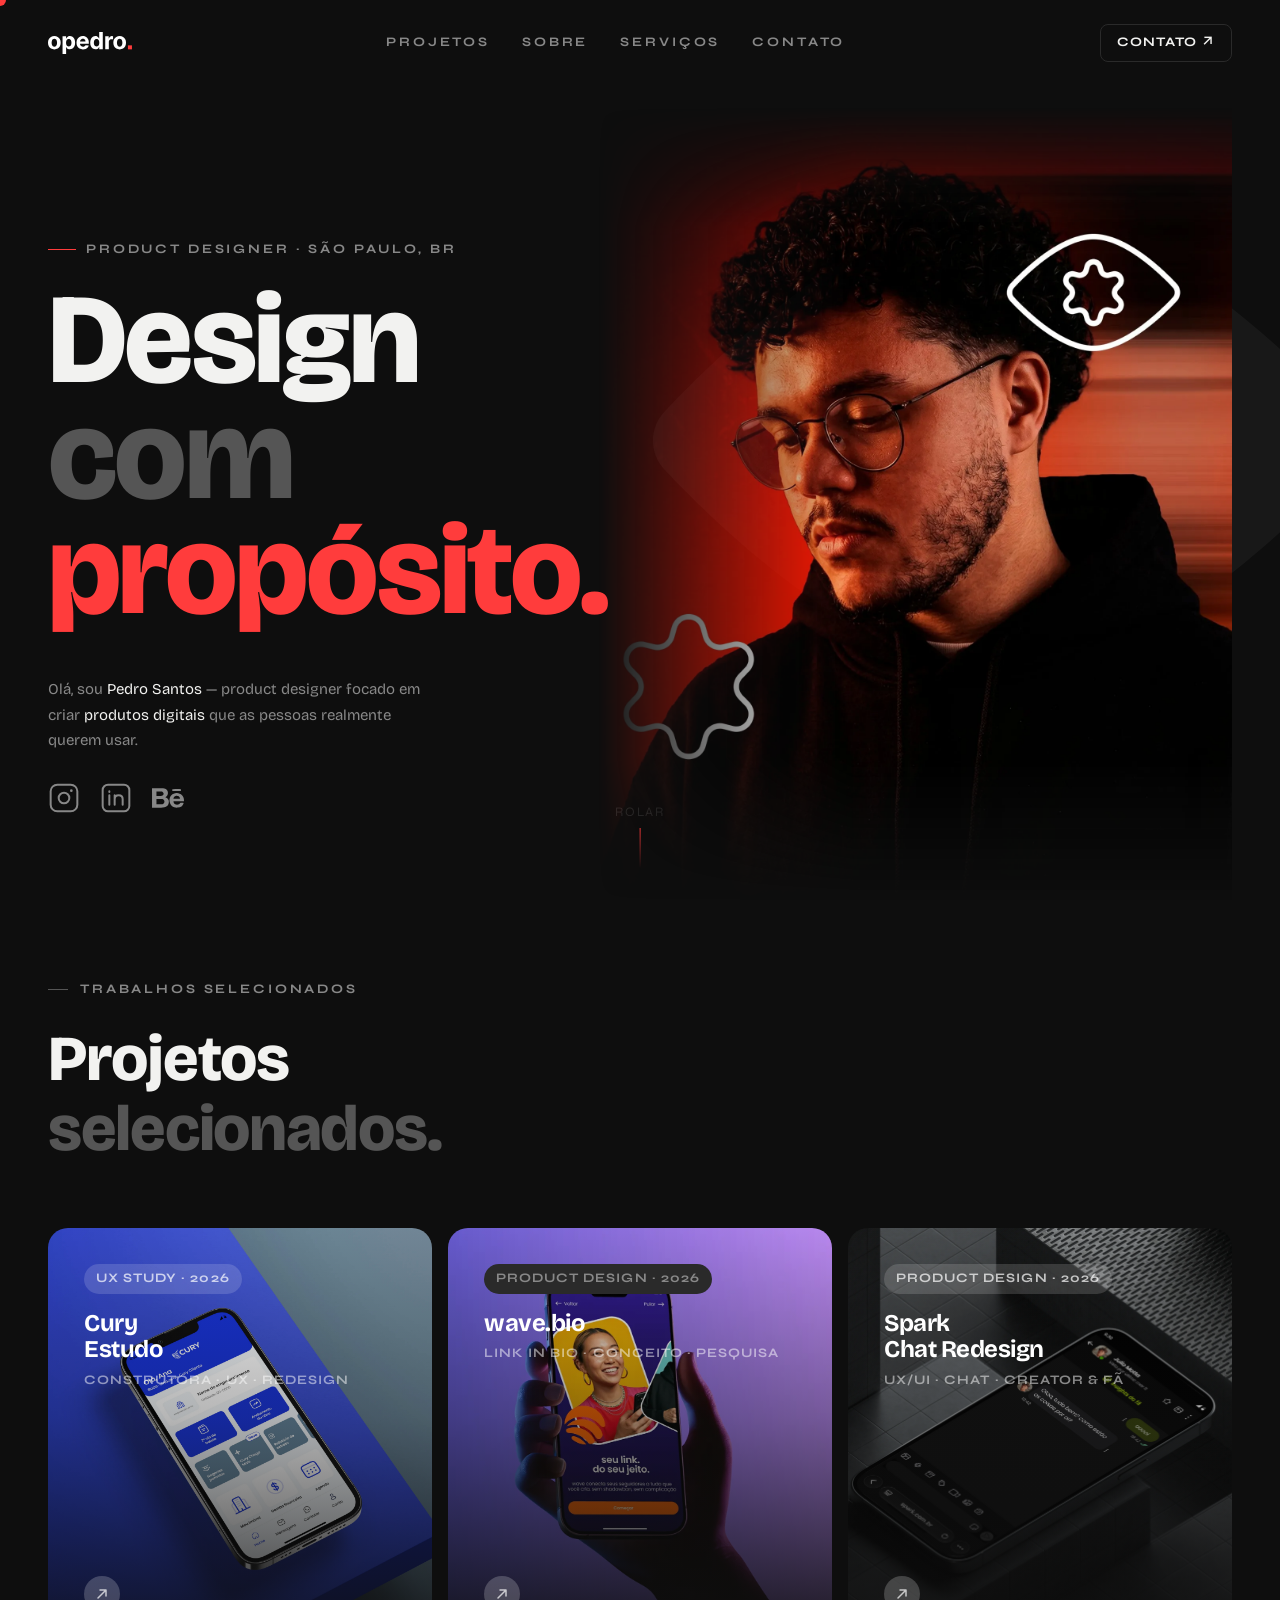
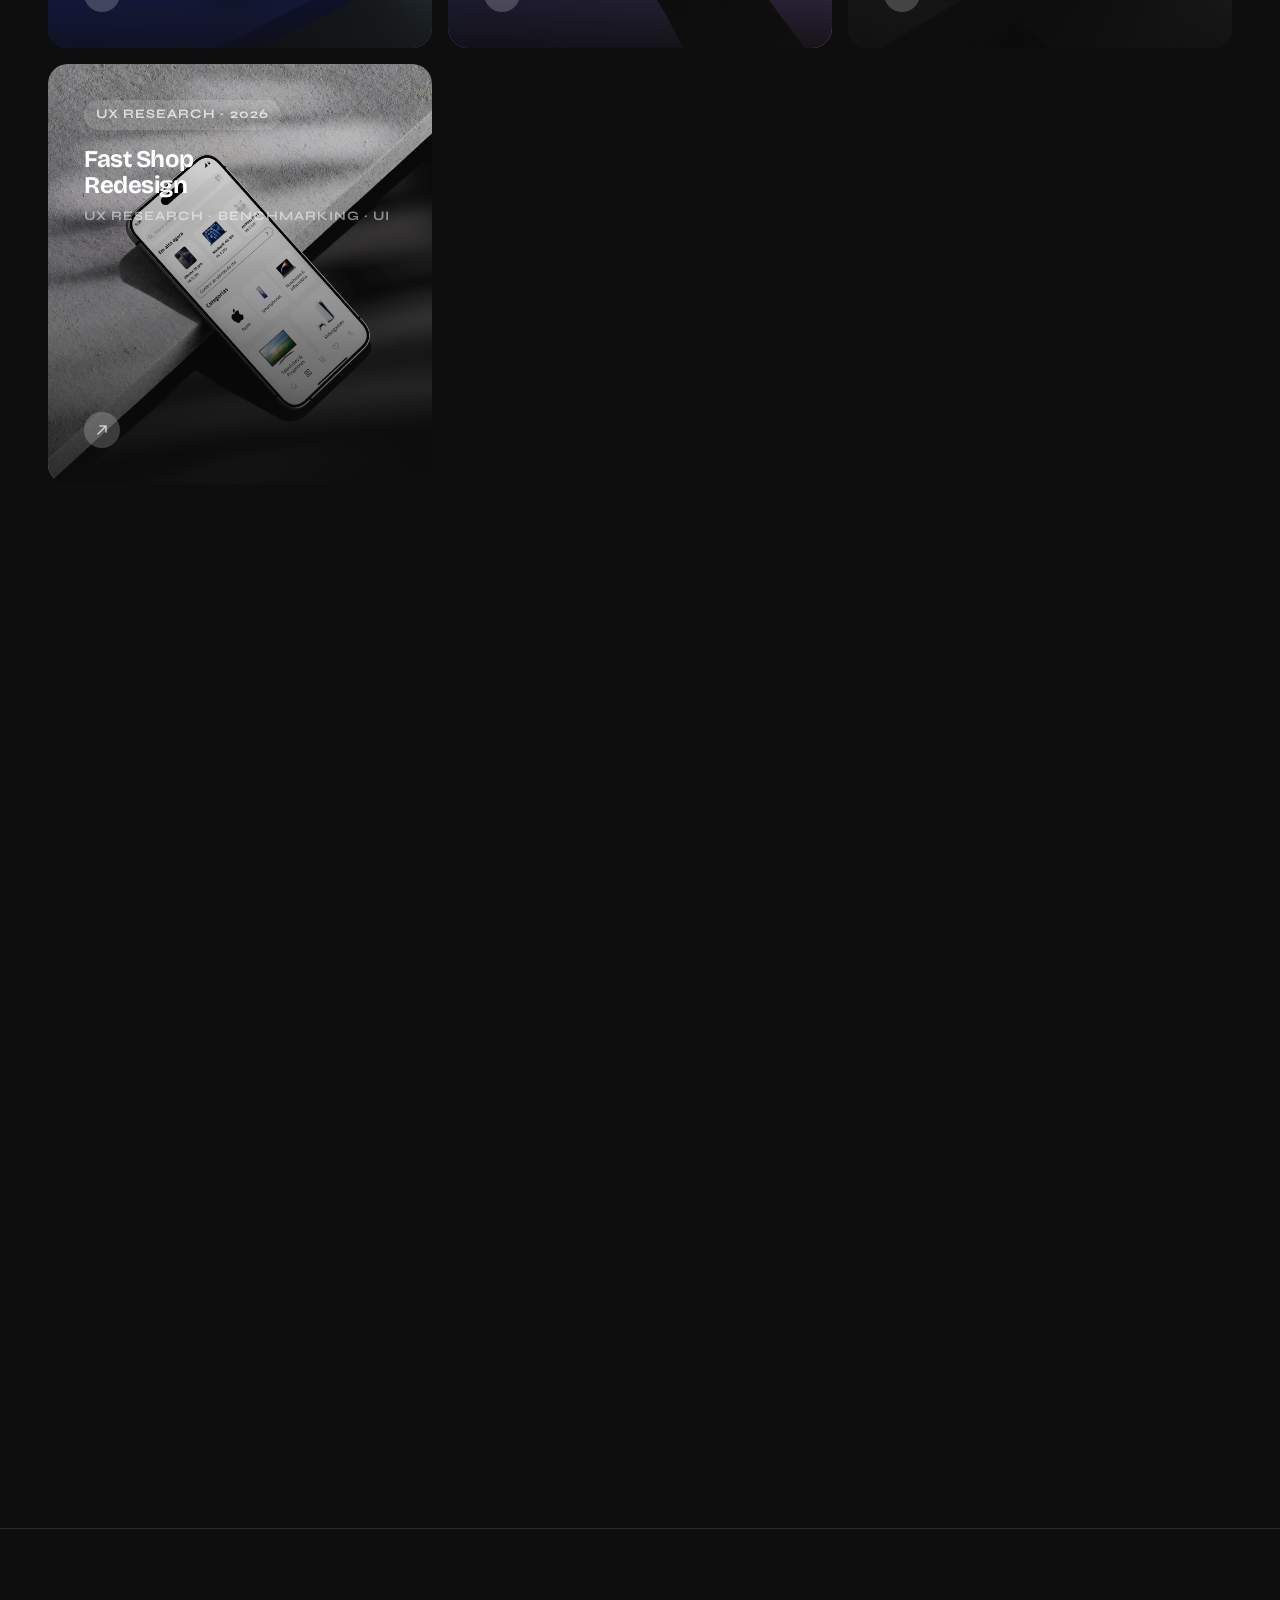
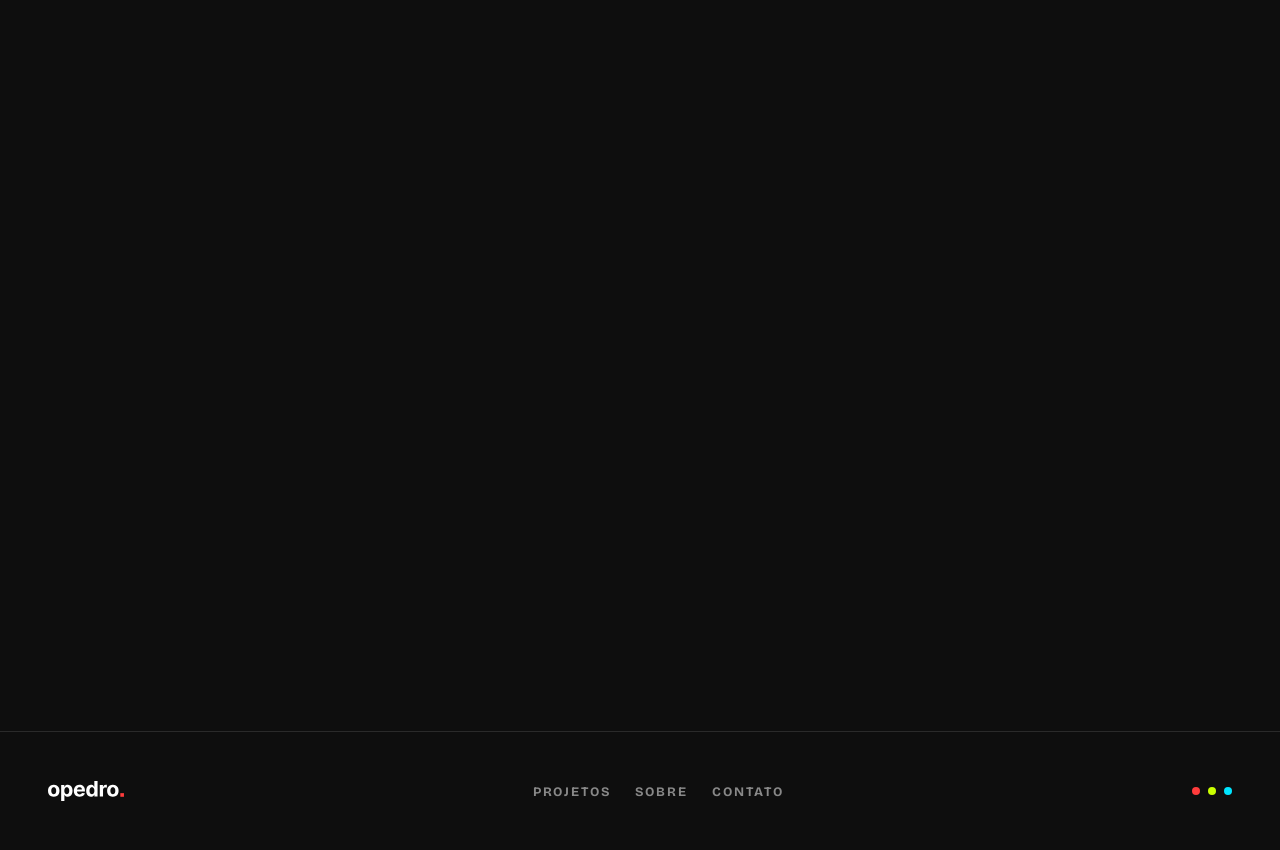
==== index.html @ fc5642bb "Update index.html" ====
<!DOCTYPE html>
<html lang="pt-BR">
<head>
<meta charset="UTF-8">
<meta name="viewport" content="width=device-width, initial-scale=1.0">
<link rel="icon" type="image/png" href="assets/opedrodesigner.png">
<title>opedro. — Product Designer</title>
<link rel="preconnect" href="https://fonts.googleapis.com">
<link href="https://fonts.googleapis.com/css2?family=Bricolage+Grotesque:opsz,wght@12..96,200;12..96,400;12..96,800&family=Syne:wght@400;700&family=Material+Symbols+Outlined:opsz,wght,FILL,GRAD@20..48,100..700,0..1,-50..200&display=swap" rel="stylesheet">
<link rel="stylesheet" href="assets/ds-bridge.css">
<style>
*,*::before,*::after{box-sizing:border-box;margin:0;padding:0}
html{scroll-behavior:smooth}

body{background:var(--color-bg);color:var(--color-text-primary);font-family:var(--font-display);cursor:none;overflow-x:hidden}

/* CURSOR */
.cursor{position:fixed;width:12px;height:12px;background:var(--color-signal);border-radius:var(--radius-full);pointer-events:none;z-index:var(--z-cursor);transform:translate(-50%,-50%);transition:width var(--duration-normal) var(--ease-out-expo),height var(--duration-normal) var(--ease-out-expo),background var(--duration-normal) ease}
.cursor.hover{width:40px;height:40px;background:var(--color-lime);mix-blend-mode:difference}

/* HERO */
.hero{min-height:100vh;padding:0 var(--space-page-x) var(--space-20);display:flex;flex-direction:column;justify-content:flex-end;position:relative;overflow:hidden}
.hero-bg-icon{position:absolute;top:50%;right:-6%;transform:translateY(-52%);width:55vw;opacity:0.04;pointer-events:none}
.hero-tag{font-family:var(--font-ui);font-size:var(--text-xs);font-weight:var(--weight-bold);letter-spacing:var(--tracking-widest);text-transform:uppercase;color:var(--color-text-secondary);margin-bottom:var(--space-6);display:flex;align-items:center;gap:10px;opacity:0;animation:fadeUp .8s .2s forwards}
.hero-tag::before{content:'';display:block;width:28px;height:1px;background:var(--color-signal)}
.hero-headline{font-family:var(--font-display);font-size:var(--text-hero);font-weight:var(--weight-extrabold);letter-spacing:var(--tracking-tight);line-height:var(--leading-tight);color:var(--color-text-primary);opacity:0;animation:fadeUp .9s .35s forwards}
.hero-headline .hl-red{color:var(--color-signal)}
.hero-headline .hl-dim{color:var(--color-ash2)}
.hero-bottom{display:flex;align-items:flex-end;justify-content:space-between;margin-top:var(--space-12);opacity:0;animation:fadeUp .8s .55s forwards}
.hero-desc{max-width:380px;font-size:var(--text-base);line-height:var(--leading-relaxed);color:var(--color-text-secondary)}
.hero-desc strong{color:var(--color-text-primary);font-weight:var(--weight-regular)}
.hero-stats{display:flex;gap:var(--space-10)}
.hero-stat-num{font-size:var(--text-xl);font-weight:var(--weight-extrabold);letter-spacing:var(--tracking-tight);line-height:1}
.c-signal{color:var(--color-signal)}.c-lime{color:var(--color-lime)}.c-cyan{color:var(--color-cyan)}
.hero-stat-lbl{font-family:var(--font-ui);font-size:var(--text-xs);font-weight:var(--weight-bold);letter-spacing:var(--tracking-wider);text-transform:uppercase;color:var(--color-text-secondary);margin-top:var(--space-1)}
.hero-photo{position:absolute;bottom:0;right:48px;height:88%;width:auto;object-fit:contain;object-position:bottom;pointer-events:none;mask-image:linear-gradient(to top,transparent 0%,black 18%,black 85%,transparent 100%),linear-gradient(to left,black 60%,transparent 100%);mask-composite:intersect;-webkit-mask-image:linear-gradient(to top,transparent 0%,black 18%,black 85%,transparent 100%),linear-gradient(to left,black 60%,transparent 100%);-webkit-mask-composite:destination-in;z-index:1}
.hero-tag,.hero-headline,.hero-bottom{position:relative;z-index:2}
.scroll-ind{position:absolute;bottom:32px;left:50%;transform:translateX(-50%);display:flex;flex-direction:column;align-items:center;gap:6px;opacity:0;animation:fadeIn 1s 1.2s forwards}
.scroll-ind span{font-family:var(--font-ui);font-size:var(--text-xs);letter-spacing:var(--tracking-wider);text-transform:uppercase;color:var(--color-border)}
.scroll-line{width:1px;height:40px;background:linear-gradient(to bottom,var(--color-signal),transparent);animation:scrollLine 1.5s ease-in-out infinite}
@keyframes scrollLine{0%,100%{transform:scaleY(1);opacity:1}50%{transform:scaleY(.5);opacity:.4}}

/* SECTIONS */
section{padding:var(--space-30) var(--space-page-x)}
.section-title{font-family:var(--font-display);font-size:var(--text-2xl);font-weight:var(--weight-extrabold);letter-spacing:var(--tracking-tight);line-height:var(--leading-snug);margin-bottom:var(--space-16)}

/* WORK GRID */
.work-grid{display:grid;grid-template-columns:repeat(3,1fr);gap:var(--space-card-gap)}
.work-card{aspect-ratio:unset;min-height:420px;border-radius:var(--radius-xl);overflow:hidden;position:relative;cursor:none;transition:transform var(--duration-normal) var(--ease-out-expo);background-size:cover;background-position:center;background-repeat:no-repeat}
.work-card:hover{transform:translateY(-6px)}
.work-card:hover .work-arrow{transform:translate(4px,-4px)}
.work-card-inner{padding:36px;height:100%;min-height:420px;display:flex;flex-direction:column;justify-content:space-between;position:relative}
.work-bottom{display:flex;align-items:center;justify-content:space-between;margin-top:auto}
/* Backgrounds dos cards — definidos em CSS rule (não inline) */
.wc-bg-cury  { background-image: url('assets/cury-cover.webp'); }
.wc-bg-wave  { background-image: url('assets/wavebio-cover.webp'); }
.wc-bg-spark { background-image: url('assets/spark-cover.webp'); }
.wc-bg-fastshop { background-image: url('assets/fastshop-cover.webp'); }
.work-tag{font-family:var(--font-ui);font-size:var(--text-xs);font-weight:var(--weight-bold);letter-spacing:var(--tracking-wide);text-transform:uppercase;padding:5px 12px;border-radius:var(--radius-full);display:inline-block;margin-bottom:var(--space-4)}
.wt-dark{background:var(--color-border);color:var(--color-ash)}.wt-void{background:rgba(0,0,0,0.2);color:rgba(0,0,0,0.6)}.wt-white{background:rgba(255,255,255,0.15);color:rgba(255,255,255,0.7)}
.work-title{font-family:var(--font-display);font-size:var(--text-lg);font-weight:var(--weight-bold);letter-spacing:var(--tracking-tight);line-height:var(--leading-snug)}
.wt-b{color:var(--color-void)}.wt-w{color:var(--color-white)}
.work-sub{font-family:var(--font-ui);font-size:var(--text-xs);font-weight:var(--weight-bold);letter-spacing:var(--tracking-wide);text-transform:uppercase;margin-top:var(--space-2);opacity:0.5}
.work-bottom{display:flex;align-items:center;justify-content:space-between}
.work-arrow{width:36px;height:36px;border-radius:var(--radius-full);display:flex;align-items:center;justify-content:center;transition:transform var(--duration-normal) var(--ease-out-expo)}
.wa-dark{background:var(--color-border)}.wa-void{background:rgba(0,0,0,0.2)}.wa-white{background:rgba(255,255,255,0.2)}
/* NAV — transparent por padrão, ganha bg/blur no scroll */
.nav{background:transparent!important;border-bottom-color:transparent!important;backdrop-filter:none!important;-webkit-backdrop-filter:none!important;transition:background var(--duration-normal) ease,border-color var(--duration-normal) ease,backdrop-filter var(--duration-normal) ease,-webkit-backdrop-filter var(--duration-normal) ease}
.nav.scrolled{background:rgba(14,14,14,0.85)!important;border-bottom-color:var(--color-border)!important;backdrop-filter:blur(12px)!important;-webkit-backdrop-filter:blur(12px)!important}

/* ABOUT */
.about-grid{display:grid;grid-template-columns:1fr 1.4fr;gap:var(--space-16);align-items:start}
.about-photo-wrap{position:relative;border-radius:var(--radius-xl);overflow:hidden;aspect-ratio:3/4;background:var(--color-carbon);border:var(--border-default)}
.about-photo-wrap img{width:100%;height:100%;object-fit:cover;display:block}
.about-text{font-size:var(--text-md);line-height:var(--leading-relaxed);color:var(--color-text-secondary)}
.about-text strong{color:var(--color-text-primary);font-weight:var(--weight-regular)}
.about-text p+p{margin-top:var(--space-5)}

/* SERVICES */
.services-section{background:var(--color-carbon)}
.services-grid{display:grid;grid-template-columns:repeat(3,1fr);gap:2px;margin-top:-20px}
.service-card-page{padding:var(--space-10) var(--space-8);background:var(--color-carbon);border:var(--border-default);transition:background var(--duration-normal) ease;position:relative;overflow:hidden}
.service-card-page::before{content:'';position:absolute;top:0;left:0;right:0;height:2px;transform:scaleX(0);transform-origin:left;transition:transform var(--duration-normal) var(--ease-out-expo)}
.sc-signal::before{background:var(--color-signal)}.sc-lime::before{background:var(--color-lime)}.sc-cyan::before{background:var(--color-cyan)}
.service-card-page:hover::before{transform:scaleX(1)}
.service-card-page:hover{background:var(--color-surface-raised)}
.svc-num{font-family:var(--font-ui);font-size:var(--text-xs);font-weight:var(--weight-bold);letter-spacing:var(--tracking-widest);color:var(--color-border);margin-bottom:var(--space-6)}
.svc-title{font-family:var(--font-display);font-size:22px;font-weight:var(--weight-extrabold);letter-spacing:var(--tracking-tight);line-height:var(--leading-snug);margin-bottom:var(--space-3)}
.svc-desc{font-size:var(--text-sm);line-height:var(--leading-relaxed);color:var(--color-text-secondary);margin-bottom:var(--space-6)}
.svc-tags{display:flex;flex-wrap:wrap;gap:var(--space-2)}
.svc-tag{font-family:var(--font-ui);font-size:var(--text-xs);font-weight:var(--weight-bold);letter-spacing:var(--tracking-wide);text-transform:uppercase;padding:var(--space-1) var(--space-3);border-radius:var(--radius-sm);background:var(--color-border);color:var(--color-ash)}

/* METRICS */
.metrics-row{display:grid;grid-template-columns:repeat(4,1fr);gap:2px;border:var(--border-default);border-radius:var(--radius-xl);overflow:hidden}
.metric-cell-page{padding:var(--space-10) var(--space-8);display:flex;flex-direction:column;gap:var(--space-2);background:var(--color-carbon);border-right:var(--border-default)}
.metric-cell-page:last-child{border-right:none}
.metric-num{font-family:var(--font-display);font-size:clamp(38px,4vw,52px);font-weight:var(--weight-extrabold);letter-spacing:var(--tracking-tight);line-height:.9}
.mn-signal{color:var(--color-signal)}.mn-lime{color:var(--color-lime)}.mn-cyan{color:var(--color-cyan)}.mn-white{color:var(--color-white)}
.metric-lbl{font-family:var(--font-ui);font-size:var(--text-xs);font-weight:var(--weight-bold);letter-spacing:var(--tracking-wider);text-transform:uppercase;color:var(--color-text-secondary)}
.metric-bar{height:2px;background:var(--color-border);border-radius:1px;margin-top:var(--space-1);overflow:hidden}
.mb-fill{height:100%;border-radius:1px}

/* CONTACT */
.contact-section{background:var(--color-bg);border-top:var(--border-default)}
.contact-inner{display:grid;grid-template-columns:1fr 1fr;gap:80px;align-items:center}
.contact-headline{font-family:var(--font-display);font-size:clamp(48px,6vw,80px);font-weight:var(--weight-extrabold);letter-spacing:var(--tracking-tight);line-height:.9}
.ch-dim{color:var(--color-ash2)}.ch-signal{color:var(--color-signal)}

/* FOOTER DOTS */
.footer-dots{display:flex;gap:var(--space-2);align-items:center}
.fd{width:8px;height:8px;border-radius:var(--radius-full);flex-shrink:0;display:block}

/* ANIMATIONS */
@keyframes fadeUp{from{opacity:0;transform:translateY(30px)}to{opacity:1;transform:translateY(0)}}
@keyframes fadeIn{from{opacity:0}to{opacity:1}}
.reveal{opacity:0;transform:translateY(24px);transition:opacity var(--duration-enter) var(--ease-out-expo),transform var(--duration-enter) var(--ease-out-expo)}
.reveal.visible{opacity:1;transform:translateY(0)}
.reveal-d1{transition-delay:.1s}.reveal-d2{transition-delay:.2s}.reveal-d3{transition-delay:.3s}.reveal-d4{transition-delay:.4s}

/* TABLET */
@media(max-width:1024px){
  .work-grid{grid-template-columns:1fr 1fr}
  .services-grid{grid-template-columns:repeat(2,1fr)}
  .about-grid{grid-template-columns:1fr 1.2fr;gap:var(--space-10)}
}

/* MOBILE */
@media(max-width:768px){
  body{cursor:auto}
  .cursor{display:none}
  .hero{padding:96px 20px 48px;min-height:auto;justify-content:flex-start}
  .hero-photo{height:70%;right:-8%;opacity:0.35;bottom:0;max-height:500px}
  .hero-bg-icon{width:90vw;right:-20%;opacity:0.035}
  .hero-tag{font-size:var(--text-xs);letter-spacing:var(--tracking-wide);margin-bottom:20px}
  .hero-headline{font-size:clamp(60px,16vw,80px)}
  .hero-bottom{flex-direction:column;align-items:flex-start;gap:var(--space-6);margin-top:28px}
  .hero-desc{font-size:var(--text-sm);max-width:100%}
  .hero-stats{gap:var(--space-8)}
  .hero-stat-num{font-size:28px}
  .scroll-ind{display:none}
  section{padding:80px 20px}
  .section-title{font-size:clamp(32px,10vw,48px);margin-bottom:var(--space-10)}
  #work{padding-top:64px}
  .work-grid{grid-template-columns:1fr;gap:12px}
  .work-card{min-height:320px}
  .work-card-inner{padding:24px;min-height:320px}
  .work-title{font-size:var(--text-lg)}
  .metrics-row{grid-template-columns:1fr 1fr;border-radius:var(--radius-lg)}
  .metric-cell-page{padding:24px 20px;border-right:none;border-bottom:var(--border-default)}
  .metric-cell-page:nth-child(3),.metric-cell-page:nth-child(4){border-bottom:none}
  .metric-cell-page:nth-child(1),.metric-cell-page:nth-child(3){border-right:var(--border-default)}
  .metric-num{font-size:38px}
  .about-grid{grid-template-columns:1fr;gap:var(--space-8)}
  .about-text{font-size:var(--text-base)}
  .services-grid{grid-template-columns:1fr;gap:2px;margin-top:-12px}
  .service-card-page{padding:var(--space-8) 20px}
  .contact-inner{grid-template-columns:1fr;gap:var(--space-12)}
  .contact-headline{font-size:clamp(44px,12vw,60px)}
}
@media(max-width:380px){
  .hero-headline{font-size:52px}
  .hero-stats{gap:20px}
  .hero-stat-num{font-size:24px}
  .work-card-inner{padding:20px}
}
</style>
</head>
<body>
<div class="cursor" id="cursor"></div>

<!-- NAV — classes do DS -->
<nav class="nav" id="nav">
  <a href="#" class="nav__logo">
    <img src="assets/logo.svg" alt="opedro." />
  </a>
  <div class="nav__links">
    <a href="#work">Projetos</a>
    <a href="#about">Sobre</a>
    <a href="#services">Serviços</a>
    <a href="#contact">Contato</a>
  </div>
  <a href="#contact" class="nav__cta">Contato <span class="material-symbols-outlined" style="font-size:14px;vertical-align:-2px;font-variation-settings:'FILL' 0,'wght' 600,'GRAD' 0,'opsz' 20">arrow_outward</span></a>
</nav>

<section class="hero">
  <svg class="hero-bg-icon" viewBox="0 0 483 321" fill="none"><path fill-rule="evenodd" clip-rule="evenodd" d="M474.102 140.572C433.633 97.5857 331.771 0 241.043 0C150.314 0 48.4522 97.5857 7.98325 140.572C-2.66108 151.879 -2.66109 169.121 7.98325 180.428C48.4522 223.414 150.314 321 241.043 321C331.771 321 433.633 223.414 474.102 180.428C484.746 169.121 484.746 151.879 474.102 140.572ZM259.29 86.0203L262.518 97.3318C265.332 107.192 275.462 113.041 285.408 110.547L296.819 107.687C315.36 103.04 328.385 125.599 315.089 139.333L306.907 147.784C299.775 155.151 299.775 166.849 306.907 174.216L315.089 182.667C328.385 196.401 315.36 218.96 296.819 214.313L285.408 211.453C275.462 208.959 265.332 214.808 262.518 224.668L259.29 235.98C254.044 254.361 227.995 254.361 222.749 235.98L219.521 224.668C216.707 214.808 206.577 208.959 196.631 211.453L185.22 214.313C166.679 218.96 153.654 196.401 166.95 182.667L175.132 174.216C182.264 166.849 182.264 155.151 175.132 147.784L166.95 139.333C153.654 125.599 166.679 103.04 185.22 107.687L196.631 110.547C206.577 113.041 216.707 107.192 219.521 97.3318L222.749 86.0203C227.995 67.6392 254.044 67.6392 259.29 86.0203Z" fill="white"/></svg>
  <img class="hero-photo" src="assets/hero-photo.webp" alt="Pedro Santos">
  <div class="hero-tag">Product Designer &#183; São Paulo, BR</div>
  <h1 class="hero-headline">Design<br><span class="hl-dim">com</span><br><span class="hl-red">propósito.</span></h1>
  <div class="hero-bottom">
    <div style="display:flex;flex-direction:column;align-items:flex-start">
      <p class="hero-desc">Olá, sou <strong>Pedro Santos</strong> — product designer focado em criar <strong>produtos digitais</strong> que as pessoas realmente querem usar.</p>
      <div style="display:flex;gap:20px;margin-top:28px;align-items:center">
        <a href="https://www.instagram.com/opedro.designer_/" target="_blank" rel="noopener" style="color:var(--color-text-secondary);transition:color var(--duration-fast) ease;text-decoration:none;display:block" onmouseenter="this.style.color='var(--color-text-primary)'" onmouseleave="this.style.color='var(--color-text-secondary)'"><svg width="32" height="32" viewBox="0 0 24 24" fill="none"><rect x="2" y="2" width="20" height="20" rx="5" stroke="currentColor" stroke-width="1.5"/><circle cx="12" cy="12" r="4" stroke="currentColor" stroke-width="1.5"/><circle cx="17.5" cy="6.5" r="1" fill="currentColor"/></svg></a>
        <a href="https://www.linkedin.com/in/opedro-designer" target="_blank" rel="noopener" style="color:var(--color-text-secondary);transition:color var(--duration-fast) ease;text-decoration:none;display:block" onmouseenter="this.style.color='var(--color-text-primary)'" onmouseleave="this.style.color='var(--color-text-secondary)'"><svg width="32" height="32" viewBox="0 0 24 24" fill="none"><rect x="2" y="2" width="20" height="20" rx="4" stroke="currentColor" stroke-width="1.5"/><path d="M7 10v7M7 7v.5" stroke="currentColor" stroke-width="1.5" stroke-linecap="round"/><path d="M11 17v-4c0-1.5.8-3 3-3s3 1.5 3 3v4M11 10v7" stroke="currentColor" stroke-width="1.5" stroke-linecap="round"/></svg></a>
        <a href="https://www.behance.net/opedrodesigner_" target="_blank" rel="noopener" style="color:var(--color-text-secondary);transition:color var(--duration-fast) ease;text-decoration:none;display:block" onmouseenter="this.style.color='var(--color-text-primary)'" onmouseleave="this.style.color='var(--color-text-secondary)'"><svg width="32" height="32" viewBox="0 0 258 157" fill="none"><path d="M0.269023 0.0787563L71.4109 0.034071C81.9253 0.0334714 89.1773 -0.441713 99.6786 2.17618C121.321 7.57177 132.697 25.906 127.016 47.6428C124.321 57.9632 116.674 66.2987 107.433 71.5837C119.287 75.6928 129.279 83.2748 133.483 95.4349C137.386 106.723 136.313 120.265 131.162 130.962C129.438 134.532 126.8 138.085 123.976 140.846C105.826 158.598 80.8535 156.178 57.899 156.175L0.124812 156.151C0.454896 143.401 0.173994 129.325 0.173394 116.487L0.164391 40.583C0.159595 28.0961 -0.264629 12.3249 0.269023 0.0787563ZM35.8549 129.223C45.4823 129.313 55.1099 129.343 64.7375 129.319C75.3254 129.322 85.3404 130.902 93.5452 122.915C97.8405 118.496 100.345 113.975 100.255 107.604C100.129 101.953 97.7553 96.5832 93.6582 92.6857C90.962 90.1164 87.6552 88.2756 84.0503 87.3402C79.0466 86.039 70.4416 86.3448 64.9945 86.3568L45.535 86.4108C43.1585 86.4168 38.0948 86.5727 35.9362 86.2579C35.8427 99.935 36.3733 115.885 35.8549 129.223ZM35.8253 62.9901L60.1373 63.0692C70.5345 63.0785 80.346 64.9295 88.3535 57.1892C95.2277 49.4857 95.654 38.6804 87.7122 31.5256C85.2942 29.3469 82.3598 27.8224 79.1869 27.0965C75.4307 26.2007 70.3196 26.344 66.376 26.3509L46.6041 26.4022C43.741 26.4109 38.6107 26.5746 35.959 26.3078C35.7875 37.7126 36.4168 52.0616 35.8253 62.9901Z" fill="currentColor"/><path d="M197.677 37.3299C198.627 37.306 199.59 37.3395 200.54 37.3686C216.316 37.7131 231.3 44.3433 242.165 55.7859C255.764 70.3813 258.51 84.8559 257.791 103.893C251.972 104.106 245.037 103.941 239.155 103.938L185.28 103.947C181.97 103.965 176.283 104.175 173.216 103.854C173.726 114.027 177.563 124.361 186.944 129.44C195.56 134.102 208.611 134.165 217.113 129.101C221.925 126.235 224.3 122.703 226.881 117.918C233.579 117.514 242.735 117.771 249.627 117.792L255.533 117.933C248.314 142.295 232.451 153.895 207.028 155.934C190.308 157.274 172.997 154.057 160.009 142.766C136.148 122.026 134.748 79.2285 156.103 56.2086C167.52 43.8147 181.176 38.2674 197.677 37.3299ZM172.301 84.8469C180.717 84.2952 194.214 84.7659 203.049 84.7659C209.738 84.7659 219.353 84.4811 225.811 84.8679C224.842 76.8211 221.694 70.4113 215.248 65.2921C208.746 60.1301 202.792 59.4876 194.841 60.0743C181.511 63.0052 174.559 71.6135 172.301 84.8469Z" fill="currentColor"/><path d="M168.176 7.06285C189.579 7.05176 211.825 6.72766 233.162 7.13989C233.219 12.3121 233.201 17.485 233.108 22.6569C231.666 22.7945 229.84 22.805 228.362 22.8566C206.791 22.6644 185.136 23.0187 163.574 22.7555C163.649 17.6154 163.616 12.3742 163.634 7.22503C165.124 7.13209 166.68 7.10902 168.176 7.06285Z" fill="currentColor"/></svg></a>
      </div>
    </div>
  </div>
  <div class="scroll-ind"><span>rolar</span><div class="scroll-line"></div></div>
</section>

<section id="work" style="padding-top:80px">
  <div class="section-label reveal">Trabalhos Selecionados</div>
  <h2 class="section-title reveal reveal-d1">Projetos<br><span style="color:var(--color-ash2)">selecionados.</span></h2>
  <div class="work-grid">
    <!-- Cury -->
    <a class="work-card wc-bg-cury reveal reveal-d2" href="cury.html" style="text-decoration:none">
      <div style="position:absolute;inset:0;background:linear-gradient(to top,rgba(14,14,14,0.88) 0%,rgba(14,14,14,0.3) 55%,rgba(14,14,14,0.05) 100%)"></div>
      <div class="work-card-inner">
        <div style="position:relative;z-index:1">
          <span class="work-tag wt-white">UX Study &#183; 2026</span>
          <div class="work-title wt-w">Cury<br>Estudo</div>
          <div class="work-sub wt-w">Construtora &#183; UX &#183; Redesign</div>
        </div>
        <div class="work-bottom" style="position:relative;z-index:1">
          <div class="work-arrow wa-white"><svg width="14" height="14" viewBox="0 0 14 14" fill="none"><path d="M3 11L11 3M11 3H5M11 3V9" stroke="rgba(255,255,255,0.7)" stroke-width="1.5" stroke-linecap="round"/></svg></div>
        </div>
      </div>
    </a>

    <!-- wave.bio -->
    <a class="work-card wc-bg-wave reveal reveal-d3" href="wavebio.html" style="text-decoration:none">
      <div style="position:absolute;inset:0;background:linear-gradient(to top,rgba(14,14,14,0.95) 0%,rgba(14,14,14,0.4) 55%,rgba(14,14,14,0.05) 100%)"></div>
      <div class="work-card-inner">
        <div style="position:relative;z-index:1">
          <span class="work-tag wt-dark">Product Design &#183; 2026</span>
          <div class="work-title wt-w">wave.bio</div>
          <div class="work-sub wt-w">Link in bio &#183; Conceito &#183; Pesquisa</div>
        </div>
        <div class="work-bottom" style="position:relative;z-index:1">
          <div class="work-arrow wa-white"><svg width="14" height="14" viewBox="0 0 14 14" fill="none"><path d="M3 11L11 3M11 3H5M11 3V9" stroke="rgba(255,255,255,0.7)" stroke-width="1.5" stroke-linecap="round"/></svg></div>
        </div>
      </div>
    </a>

    <!-- Spark -->
    <a class="work-card wc-bg-spark reveal reveal-d4" href="spark.html" style="text-decoration:none">
      <div style="position:absolute;inset:0;background:linear-gradient(to top,rgba(14,14,14,0.82) 0%,rgba(14,14,14,0.3) 55%,rgba(14,14,14,0.05) 100%)"></div>
      <div class="work-card-inner">
        <div style="position:relative;z-index:1">
          <span class="work-tag wt-white">Product Design &#183; 2026</span>
          <div class="work-title wt-w">Spark<br>Chat Redesign</div>
          <div class="work-sub wt-w">UX/UI &#183; Chat &#183; Creator &amp; Fã</div>
        </div>
        <div class="work-bottom" style="position:relative;z-index:1">
          <div class="work-arrow wa-white"><svg width="14" height="14" viewBox="0 0 14 14" fill="none"><path d="M3 11L11 3M11 3H5M11 3V9" stroke="rgba(255,255,255,0.7)" stroke-width="1.5" stroke-linecap="round"/></svg></div>
        </div>
      </div>
    </a>
    <!-- Fast Shop -->
    <a class="work-card wc-bg-fastshop reveal reveal-d5" href="fastshop.html" style="text-decoration:none">
      <div style="position:absolute;inset:0;background:linear-gradient(to top,rgba(14,14,14,0.82) 0%,rgba(14,14,14,0.3) 55%,rgba(14,14,14,0.05) 100%)"></div>
      <div class="work-card-inner">
        <div style="position:relative;z-index:1">
          <span class="work-tag wt-white">UX Research &#183; 2026</span>
          <div class="work-title wt-w">Fast Shop<br>Redesign</div>
          <div class="work-sub wt-w">UX Research &#183; Benchmarking &#183; UI</div>
        </div>
        <div class="work-bottom" style="position:relative;z-index:1">
          <div class="work-arrow wa-white"><svg width="14" height="14" viewBox="0 0 14 14" fill="none"><path d="M3 11L11 3M11 3H5M11 3V9" stroke="rgba(255,255,255,0.7)" stroke-width="1.5" stroke-linecap="round"/></svg></div>
        </div>
      </div>
    </a>
  </div>
</section>
  <div class="section-label reveal">Sobre mim</div>
  <h2 class="section-title reveal reveal-d1">Quem<br><span style="color:var(--color-ash2)">sou eu.</span></h2>
  <div class="about-grid">
    <div class="about-photo-wrap reveal reveal-d2">
      <img src="assets/about-photo.webp" alt="Pedro Santos — Product Designer">
    </div>
    <div class="about-text reveal reveal-d2">
      <p>O design que me interessa é aquele que <strong>muda o produto</strong>, não só a tela.</p>
      <p>Trabalho de ponta a ponta — do problema à interface — em colaboração próxima com <strong>produto e engenharia</strong>.</p>
      <p>Acredito que o papel do designer não é apenas entregar boas interfaces, mas <strong>ajudar a direcionar o produto para melhores decisões.</strong></p>
    </div>
  </div>
</section>

<section id="contact" class="contact-section">
  <div class="contact-inner" style="display:flex;flex-direction:column;align-items:flex-start;max-width:640px">
    <div class="section-label reveal">Contato</div>
    <h2 class="contact-headline reveal reveal-d1">Vamos<br><span class="ch-dim">trabalhar</span><br><span class="ch-signal">juntos?</span></h2>
    <div style="margin-top:40px;display:flex;flex-direction:column;gap:20px" class="reveal reveal-d2">
      <div style="margin-top:8px;display:flex;align-items:center;gap:var(--space-2)">
        <div style="width:8px;height:8px;border-radius:var(--radius-full);background:var(--color-success)"></div>
        <span style="font-family:var(--font-ui);font-size:var(--text-xs);font-weight:var(--weight-bold);letter-spacing:var(--tracking-wider);text-transform:uppercase;color:var(--color-text-secondary)">Disponível para novos projetos</span>
      </div>
      <div style="font-family:var(--font-ui);font-size:var(--text-xs);font-weight:var(--weight-bold);letter-spacing:var(--tracking-wider);text-transform:uppercase;color:var(--color-text-secondary)">Redes</div>
      <div style="display:flex;gap:var(--space-6);align-items:center">
        <a href="https://www.linkedin.com/in/opedro-designer" target="_blank" rel="noopener" style="font-size:16px;font-weight:var(--weight-extrabold);color:var(--color-text-primary);text-decoration:none;transition:color var(--duration-fast) ease" onmouseenter="this.style.color='var(--color-signal)'" onmouseleave="this.style.color='var(--color-text-primary)'">LinkedIn</a>
        <a href="https://www.behance.net/opedrodesigner_" target="_blank" rel="noopener" style="font-size:16px;font-weight:var(--weight-extrabold);color:var(--color-text-primary);text-decoration:none;transition:color var(--duration-fast) ease" onmouseenter="this.style.color='var(--color-signal)'" onmouseleave="this.style.color='var(--color-text-primary)'">Behance</a>
        <a href="https://www.instagram.com/opedro.designer_/" target="_blank" rel="noopener" style="font-size:16px;font-weight:var(--weight-extrabold);color:var(--color-text-primary);text-decoration:none;transition:color var(--duration-fast) ease" onmouseenter="this.style.color='var(--color-signal)'" onmouseleave="this.style.color='var(--color-text-primary)'">Instagram</a>
      </div>
    </div>
  </div>
</section>

<!-- FOOTER — classes do DS -->
<footer class="footer">
  <div class="footer__logo"><img src="assets/logo.svg" alt="opedro." /></div>
  <ul class="footer__links">
    <li><a href="#work">Projetos</a></li>
    <li><a href="#about">Sobre</a></li>
    <li><a href="#contact">Contato</a></li>
  </ul>
  <div class="footer-dots">
    <div class="fd" style="background:var(--color-signal)"></div>
    <div class="fd" style="background:var(--color-lime)"></div>
    <div class="fd" style="background:var(--color-cyan)"></div>
  </div>
</footer>

<script data-cfasync="false" src="/cdn-cgi/scripts/5c5dd728/cloudflare-static/email-decode.min.js"></script>
<script>
/* NAV SCROLL */
var nav=document.getElementById('nav');
window.addEventListener('scroll',function(){nav.classList.toggle('scrolled',window.scrollY>40);},{passive:true});

/* CURSOR */
var cursor=document.getElementById('cursor');
var hasPointer=window.matchMedia('(pointer: fine)').matches;
if(hasPointer){
  document.addEventListener('mousemove',function(e){cursor.style.left=e.clientX+'px';cursor.style.top=e.clientY+'px';});
  document.querySelectorAll('a,button,.work-card,.service-card-page').forEach(function(el){
    el.addEventListener('mouseenter',function(){cursor.classList.add('hover');});
    el.addEventListener('mouseleave',function(){cursor.classList.remove('hover');});
  });
}

/* REVEAL */
var observer=new IntersectionObserver(function(entries){entries.forEach(function(e){if(e.isIntersecting)e.target.classList.add('visible');});},{threshold:0.08,rootMargin:'0px 0px -40px 0px'});
document.querySelectorAll('.reveal').forEach(function(el){observer.observe(el);});
</script>
</body>
</html>
---- assets/ds-bridge.css ----
/* ============================================================
   DS BRIDGE — opedro. Portfolio
   Importa tokens + componentes do design system e cria aliases
   retrocompatíveis para os nomes curtos que o portfolio usa.

   NÃO EDITE ESTE ARQUIVO para alterar valores de design.
   Edite: DEsign system/tokens.css ou components.css
   Depois rode: sync-ds.bat
   ============================================================ */

@import './tokens.css';
@import './components.css';


/* ----------------------------------------------------------
   ALIASES RETROCOMPATÍVEIS
   Mapeia os nomes curtos usados no portfolio para os tokens
   oficiais do design system.
   ---------------------------------------------------------- */

:root {
  /* Superfícies */
  --void:    var(--color-void);
  --carbon:  var(--color-carbon);
  --dark3:   var(--color-dark3);

  /* Bordas */
  --border:  var(--color-border);

  /* Cores de acento */
  --signal:  var(--color-signal);
  --lime:    var(--color-lime);
  --cyan:    var(--color-cyan);
  --orange:  var(--color-orange);

  /* Status */
  --success: var(--color-success);

  /* Neutros */
  --ash:       var(--color-ash);
  --ash2:      var(--color-ash2);
  --ash-light: var(--color-ash-light);
  --chalk:     var(--color-chalk);
  --white:     var(--color-white);

  /* Tipografia */
  --display: var(--font-display);
  --ui:      var(--font-ui);
}
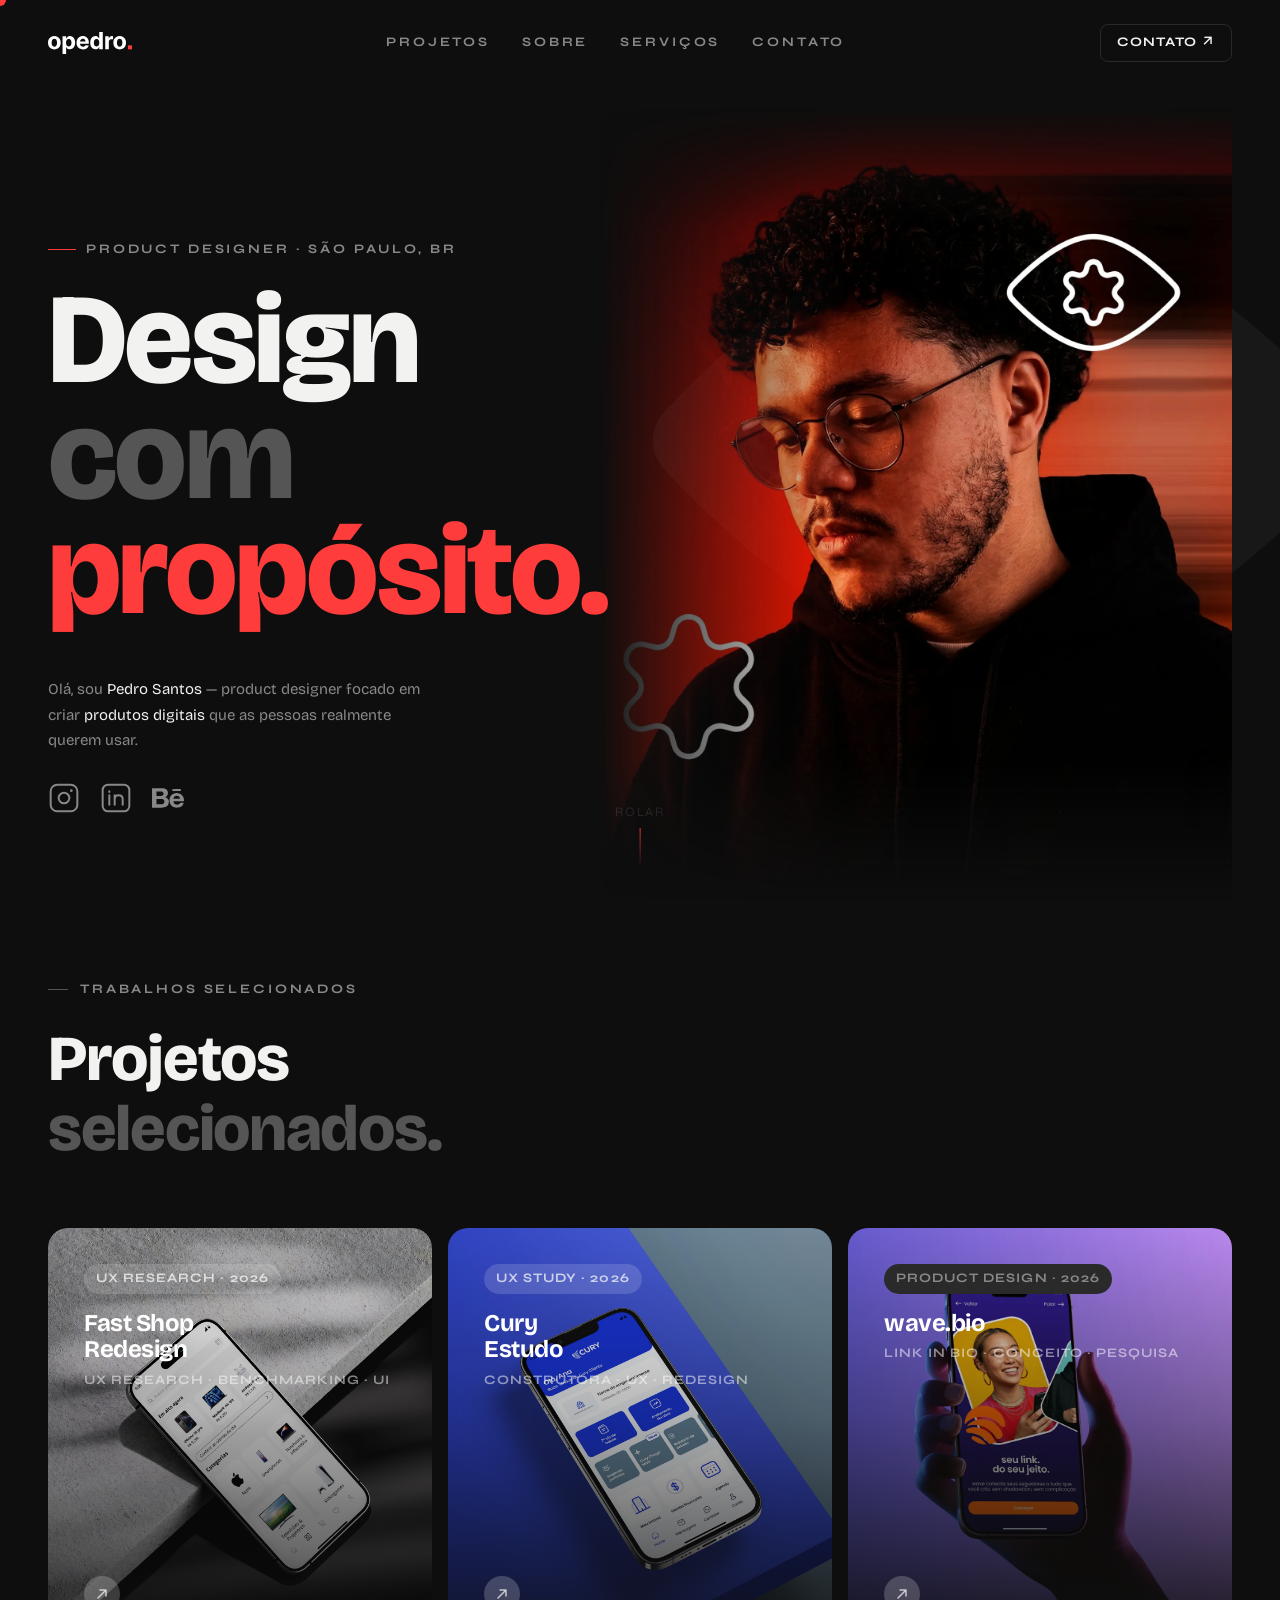
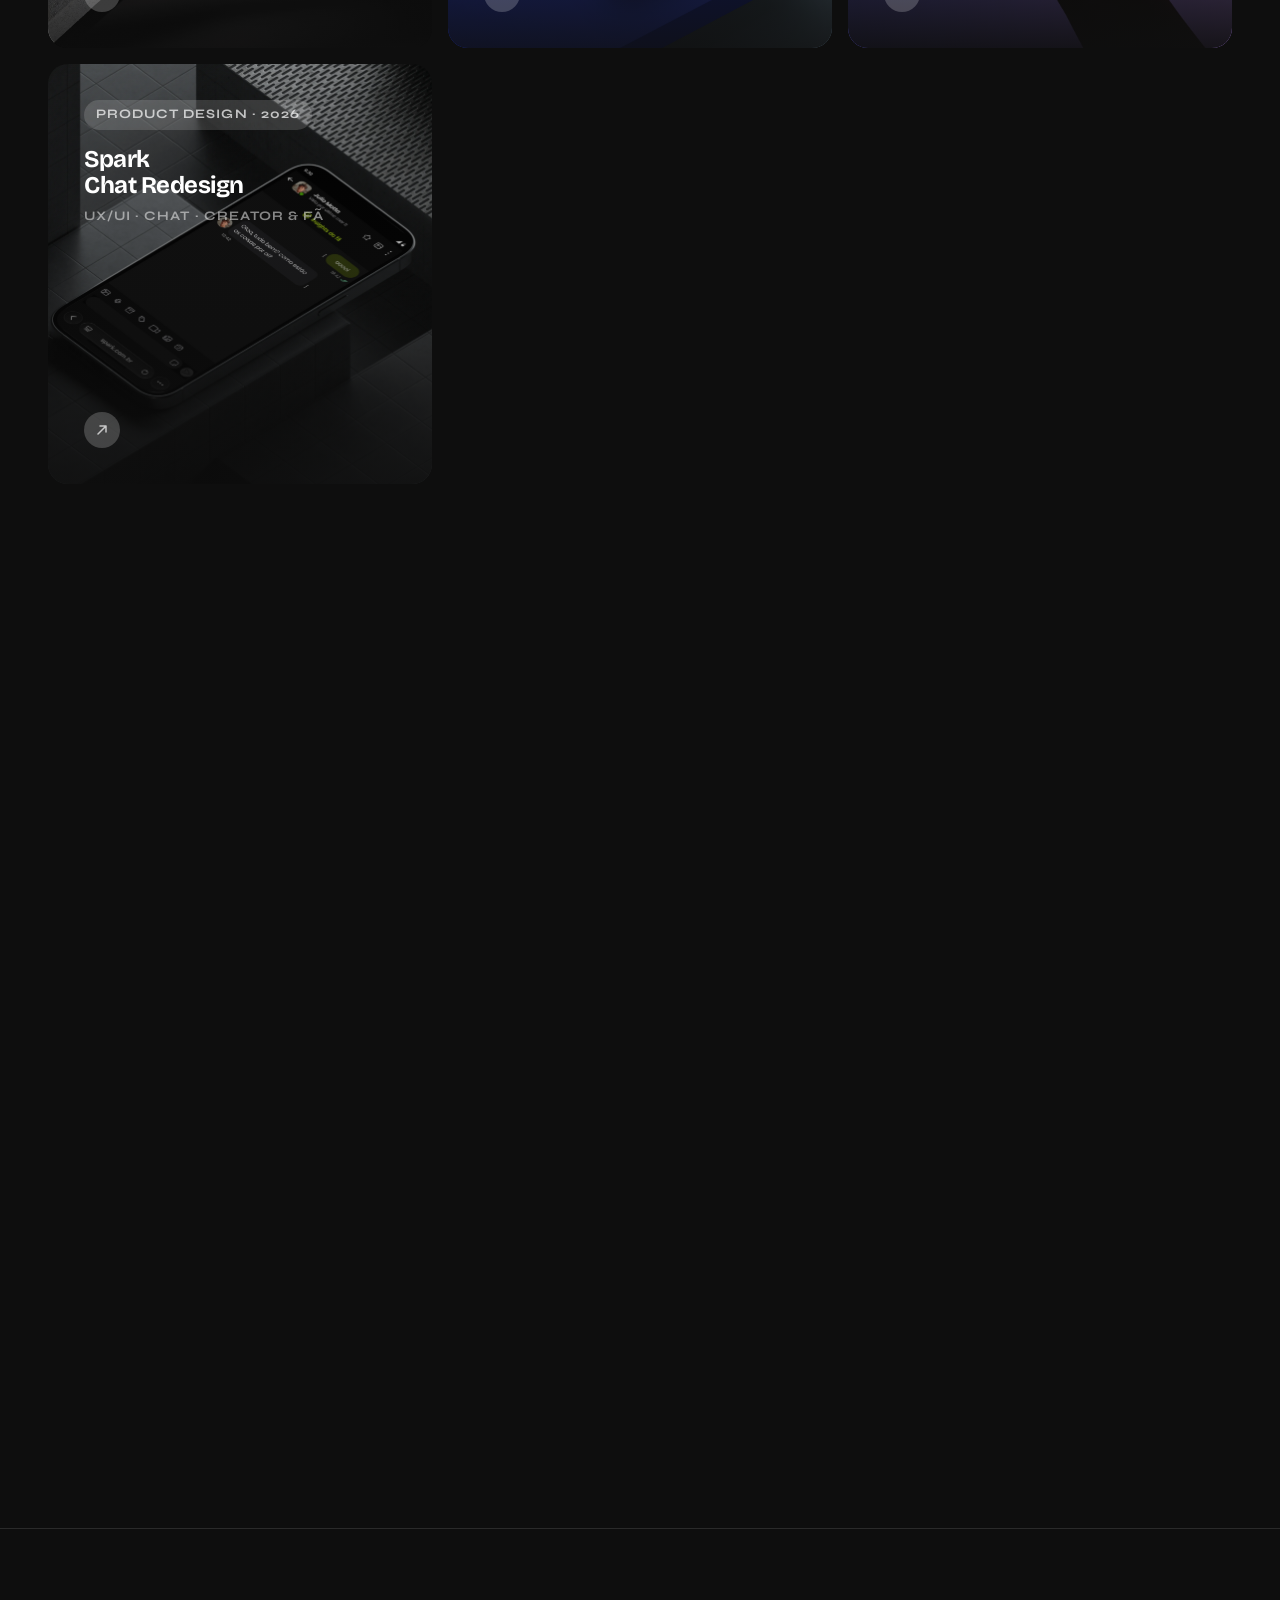
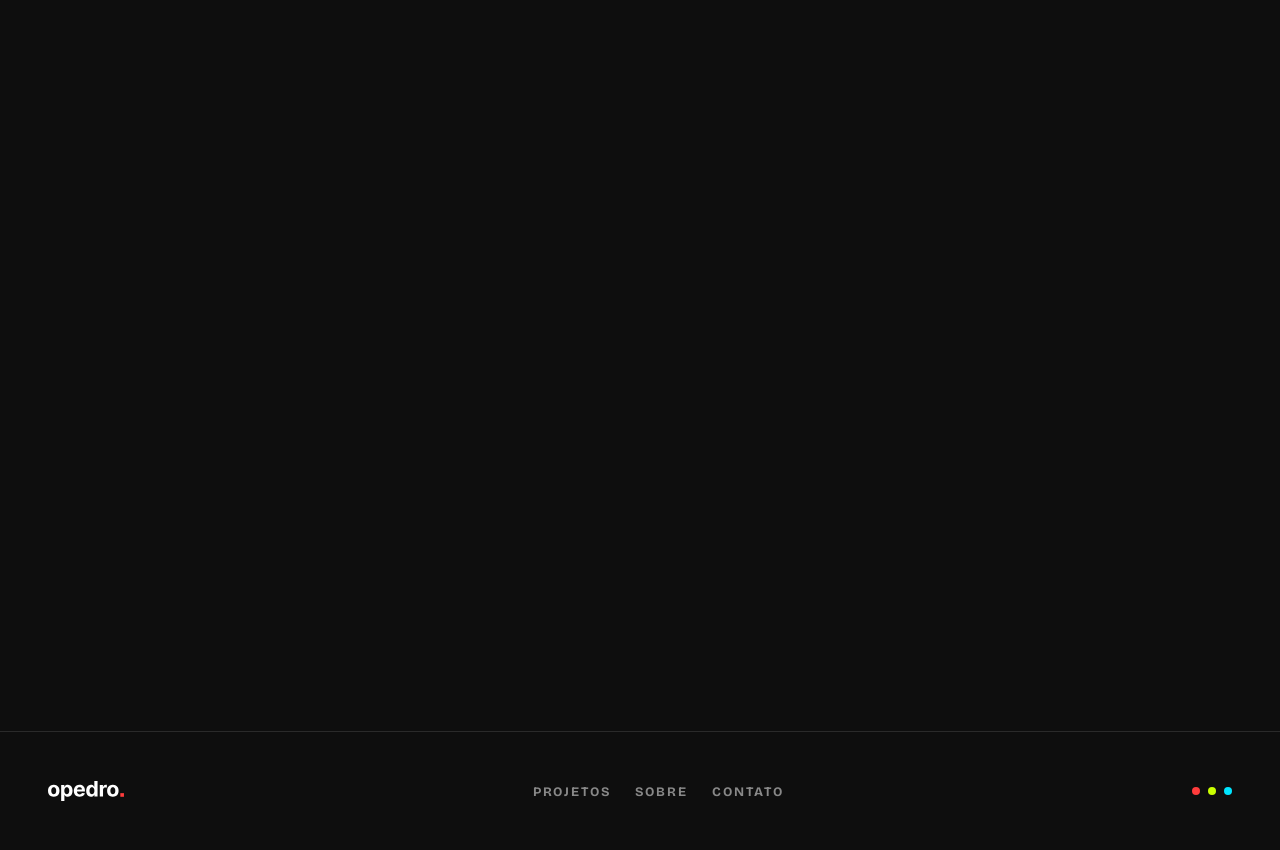
==== commit 29e084b7: "Update index.html" ====
--- a/index.html
+++ b/index.html
@@ -204,8 +204,23 @@
   <div class="section-label reveal">Trabalhos Selecionados</div>
   <h2 class="section-title reveal reveal-d1">Projetos<br><span style="color:var(--color-ash2)">selecionados.</span></h2>
   <div class="work-grid">
+    <!-- Fast Shop -->
+    <a class="work-card wc-bg-fastshop reveal reveal-d2" href="fastshop.html" style="text-decoration:none">
+      <div style="position:absolute;inset:0;background:linear-gradient(to top,rgba(14,14,14,0.82) 0%,rgba(14,14,14,0.3) 55%,rgba(14,14,14,0.05) 100%)"></div>
+      <div class="work-card-inner">
+        <div style="position:relative;z-index:1">
+          <span class="work-tag wt-white">UX Research &#183; 2026</span>
+          <div class="work-title wt-w">Fast Shop<br>Redesign</div>
+          <div class="work-sub wt-w">UX Research &#183; Benchmarking &#183; UI</div>
+        </div>
+        <div class="work-bottom" style="position:relative;z-index:1">
+          <div class="work-arrow wa-white"><svg width="14" height="14" viewBox="0 0 14 14" fill="none"><path d="M3 11L11 3M11 3H5M11 3V9" stroke="rgba(255,255,255,0.7)" stroke-width="1.5" stroke-linecap="round"/></svg></div>
+        </div>
+      </div>
+    </a>
+
     <!-- Cury -->
-    <a class="work-card wc-bg-cury reveal reveal-d2" href="cury.html" style="text-decoration:none">
+    <a class="work-card wc-bg-cury reveal reveal-d3" href="cury.html" style="text-decoration:none">
       <div style="position:absolute;inset:0;background:linear-gradient(to top,rgba(14,14,14,0.88) 0%,rgba(14,14,14,0.3) 55%,rgba(14,14,14,0.05) 100%)"></div>
       <div class="work-card-inner">
         <div style="position:relative;z-index:1">
@@ -220,7 +235,7 @@
     </a>
 
     <!-- wave.bio -->
-    <a class="work-card wc-bg-wave reveal reveal-d3" href="wavebio.html" style="text-decoration:none">
+    <a class="work-card wc-bg-wave reveal reveal-d4" href="wavebio.html" style="text-decoration:none">
       <div style="position:absolute;inset:0;background:linear-gradient(to top,rgba(14,14,14,0.95) 0%,rgba(14,14,14,0.4) 55%,rgba(14,14,14,0.05) 100%)"></div>
       <div class="work-card-inner">
         <div style="position:relative;z-index:1">
@@ -235,27 +250,13 @@
     </a>
 
     <!-- Spark -->
-    <a class="work-card wc-bg-spark reveal reveal-d4" href="spark.html" style="text-decoration:none">
+    <a class="work-card wc-bg-spark reveal reveal-d5" href="spark.html" style="text-decoration:none">
       <div style="position:absolute;inset:0;background:linear-gradient(to top,rgba(14,14,14,0.82) 0%,rgba(14,14,14,0.3) 55%,rgba(14,14,14,0.05) 100%)"></div>
       <div class="work-card-inner">
         <div style="position:relative;z-index:1">
           <span class="work-tag wt-white">Product Design &#183; 2026</span>
           <div class="work-title wt-w">Spark<br>Chat Redesign</div>
           <div class="work-sub wt-w">UX/UI &#183; Chat &#183; Creator &amp; Fã</div>
-        </div>
-        <div class="work-bottom" style="position:relative;z-index:1">
-          <div class="work-arrow wa-white"><svg width="14" height="14" viewBox="0 0 14 14" fill="none"><path d="M3 11L11 3M11 3H5M11 3V9" stroke="rgba(255,255,255,0.7)" stroke-width="1.5" stroke-linecap="round"/></svg></div>
-        </div>
-      </div>
-    </a>
-    <!-- Fast Shop -->
-    <a class="work-card wc-bg-fastshop reveal reveal-d5" href="fastshop.html" style="text-decoration:none">
-      <div style="position:absolute;inset:0;background:linear-gradient(to top,rgba(14,14,14,0.82) 0%,rgba(14,14,14,0.3) 55%,rgba(14,14,14,0.05) 100%)"></div>
-      <div class="work-card-inner">
-        <div style="position:relative;z-index:1">
-          <span class="work-tag wt-white">UX Research &#183; 2026</span>
-          <div class="work-title wt-w">Fast Shop<br>Redesign</div>
-          <div class="work-sub wt-w">UX Research &#183; Benchmarking &#183; UI</div>
         </div>
         <div class="work-bottom" style="position:relative;z-index:1">
           <div class="work-arrow wa-white"><svg width="14" height="14" viewBox="0 0 14 14" fill="none"><path d="M3 11L11 3M11 3H5M11 3V9" stroke="rgba(255,255,255,0.7)" stroke-width="1.5" stroke-linecap="round"/></svg></div>
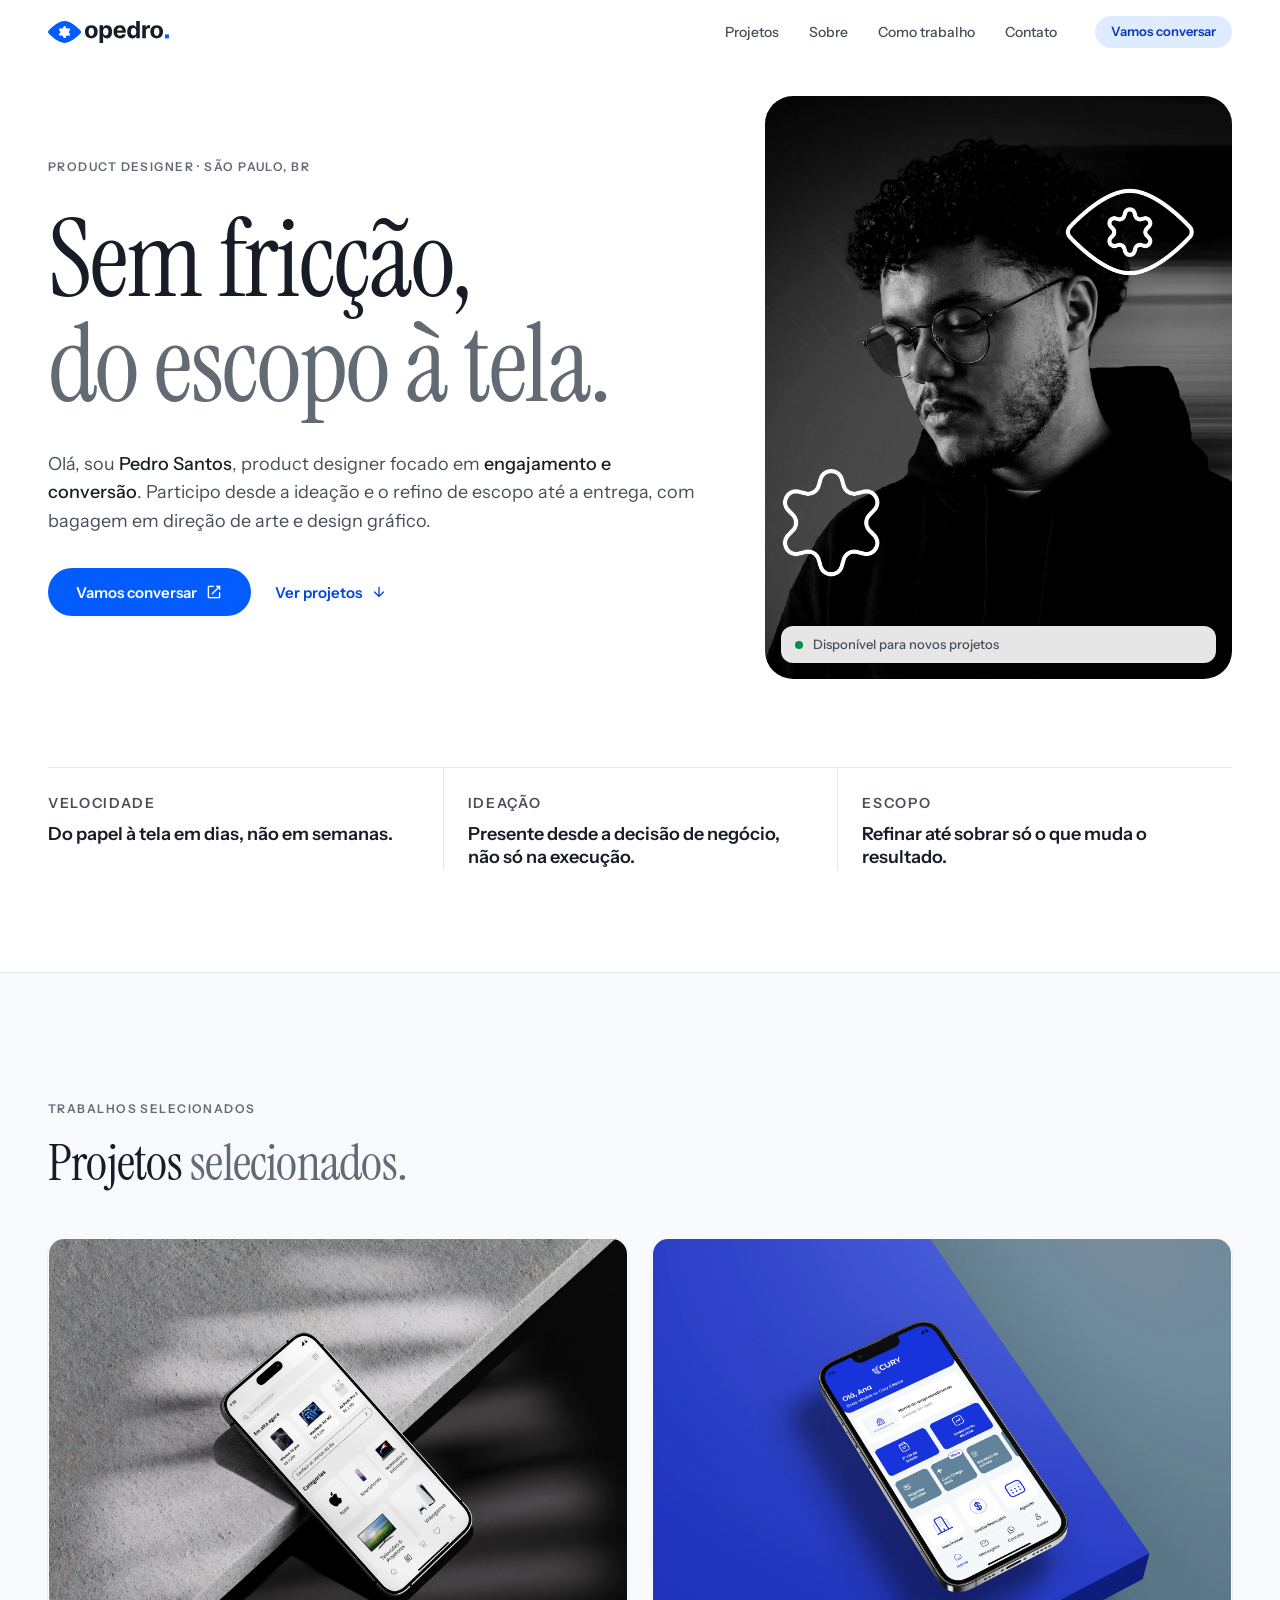
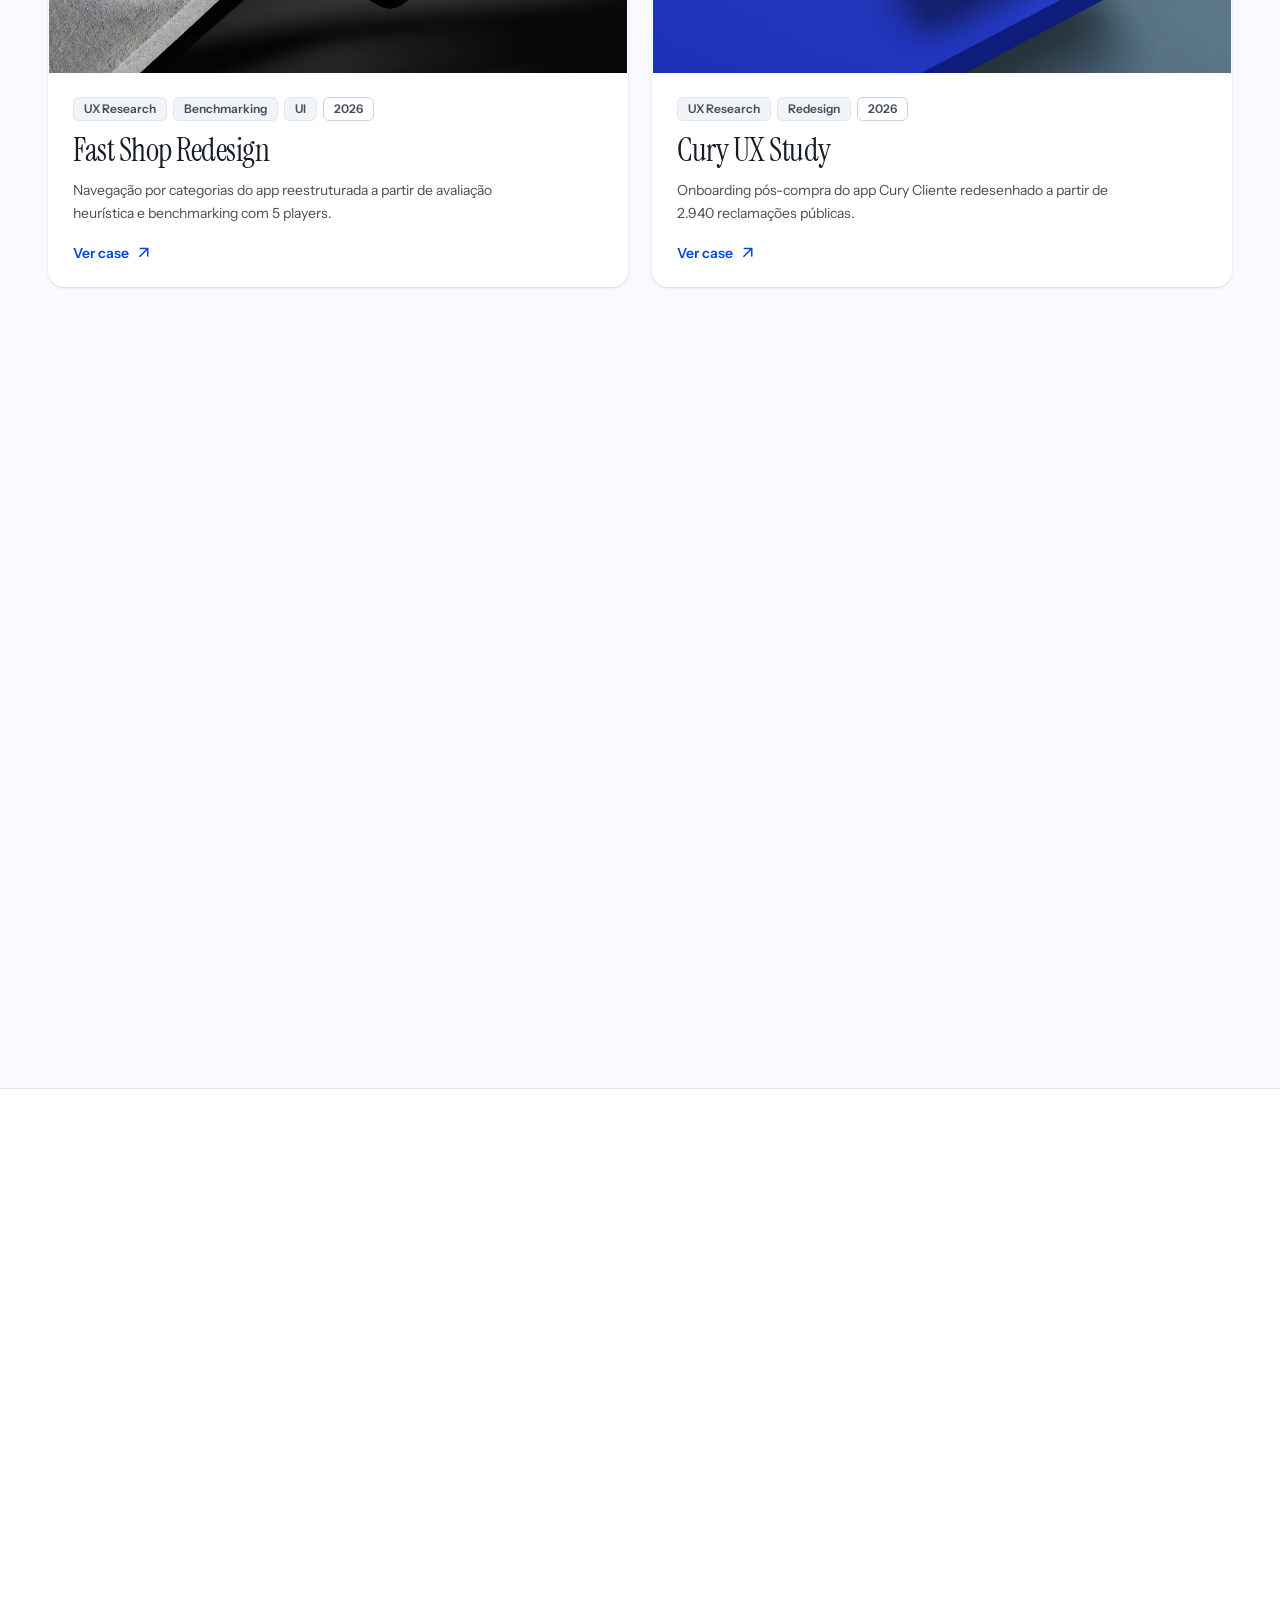
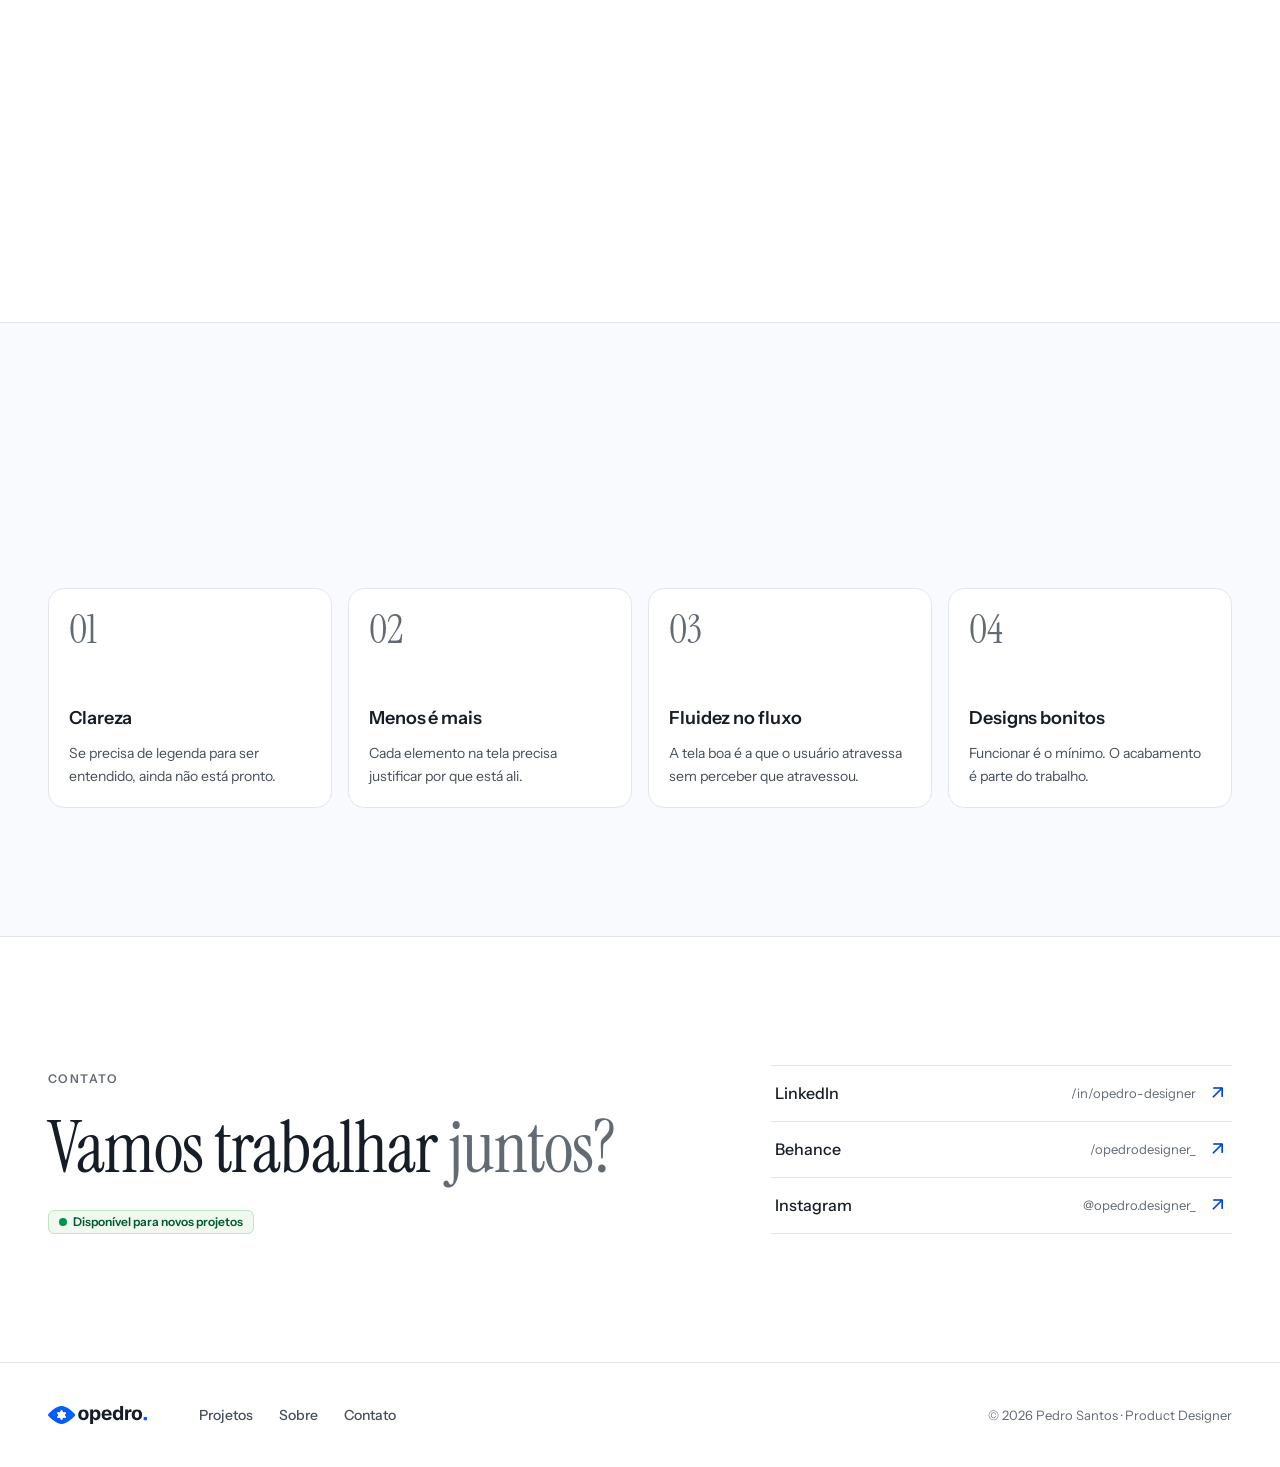
==== commit fb1f2814: "Add files via upload" ====
--- a/index.html
+++ b/index.html
@@ -1,338 +1,189 @@
 <!DOCTYPE html>
-<html lang="pt-BR">
+<html lang="pt-BR" data-theme="light">
 <head>
 <meta charset="UTF-8">
-<meta name="viewport" content="width=device-width, initial-scale=1.0">
-<link rel="icon" type="image/png" href="assets/opedrodesigner.png">
-<title>opedro. — Product Designer</title>
+<meta name="viewport" content="width=device-width, initial-scale=1">
+<title>opedro. · Product Designer</title>
+<meta name="description" content="Pedro Santos, product designer. Experiências fluidas e sem fricção, do escopo à tela.">
+<meta name="theme-color" content="#FFFFFF">
+<link rel="icon" href="assets/favicon.svg" type="image/svg+xml">
+<link rel="icon" href="assets/favicon-32.png" type="image/png" sizes="32x32">
+<link rel="apple-touch-icon" href="assets/apple-touch-icon.png">
 <link rel="preconnect" href="https://fonts.googleapis.com">
-<link href="https://fonts.googleapis.com/css2?family=Bricolage+Grotesque:opsz,wght@12..96,200;12..96,400;12..96,800&family=Syne:wght@400;700&family=Material+Symbols+Outlined:opsz,wght,FILL,GRAD@20..48,100..700,0..1,-50..200&display=swap" rel="stylesheet">
-<link rel="stylesheet" href="assets/ds-bridge.css">
-<style>
-*,*::before,*::after{box-sizing:border-box;margin:0;padding:0}
-html{scroll-behavior:smooth}
-
-body{background:var(--color-bg);color:var(--color-text-primary);font-family:var(--font-display);cursor:none;overflow-x:hidden}
-
-/* CURSOR */
-.cursor{position:fixed;width:12px;height:12px;background:var(--color-signal);border-radius:var(--radius-full);pointer-events:none;z-index:var(--z-cursor);transform:translate(-50%,-50%);transition:width var(--duration-normal) var(--ease-out-expo),height var(--duration-normal) var(--ease-out-expo),background var(--duration-normal) ease}
-.cursor.hover{width:40px;height:40px;background:var(--color-lime);mix-blend-mode:difference}
-
-/* HERO */
-.hero{min-height:100vh;padding:0 var(--space-page-x) var(--space-20);display:flex;flex-direction:column;justify-content:flex-end;position:relative;overflow:hidden}
-.hero-bg-icon{position:absolute;top:50%;right:-6%;transform:translateY(-52%);width:55vw;opacity:0.04;pointer-events:none}
-.hero-tag{font-family:var(--font-ui);font-size:var(--text-xs);font-weight:var(--weight-bold);letter-spacing:var(--tracking-widest);text-transform:uppercase;color:var(--color-text-secondary);margin-bottom:var(--space-6);display:flex;align-items:center;gap:10px;opacity:0;animation:fadeUp .8s .2s forwards}
-.hero-tag::before{content:'';display:block;width:28px;height:1px;background:var(--color-signal)}
-.hero-headline{font-family:var(--font-display);font-size:var(--text-hero);font-weight:var(--weight-extrabold);letter-spacing:var(--tracking-tight);line-height:var(--leading-tight);color:var(--color-text-primary);opacity:0;animation:fadeUp .9s .35s forwards}
-.hero-headline .hl-red{color:var(--color-signal)}
-.hero-headline .hl-dim{color:var(--color-ash2)}
-.hero-bottom{display:flex;align-items:flex-end;justify-content:space-between;margin-top:var(--space-12);opacity:0;animation:fadeUp .8s .55s forwards}
-.hero-desc{max-width:380px;font-size:var(--text-base);line-height:var(--leading-relaxed);color:var(--color-text-secondary)}
-.hero-desc strong{color:var(--color-text-primary);font-weight:var(--weight-regular)}
-.hero-stats{display:flex;gap:var(--space-10)}
-.hero-stat-num{font-size:var(--text-xl);font-weight:var(--weight-extrabold);letter-spacing:var(--tracking-tight);line-height:1}
-.c-signal{color:var(--color-signal)}.c-lime{color:var(--color-lime)}.c-cyan{color:var(--color-cyan)}
-.hero-stat-lbl{font-family:var(--font-ui);font-size:var(--text-xs);font-weight:var(--weight-bold);letter-spacing:var(--tracking-wider);text-transform:uppercase;color:var(--color-text-secondary);margin-top:var(--space-1)}
-.hero-photo{position:absolute;bottom:0;right:48px;height:88%;width:auto;object-fit:contain;object-position:bottom;pointer-events:none;mask-image:linear-gradient(to top,transparent 0%,black 18%,black 85%,transparent 100%),linear-gradient(to left,black 60%,transparent 100%);mask-composite:intersect;-webkit-mask-image:linear-gradient(to top,transparent 0%,black 18%,black 85%,transparent 100%),linear-gradient(to left,black 60%,transparent 100%);-webkit-mask-composite:destination-in;z-index:1}
-.hero-tag,.hero-headline,.hero-bottom{position:relative;z-index:2}
-.scroll-ind{position:absolute;bottom:32px;left:50%;transform:translateX(-50%);display:flex;flex-direction:column;align-items:center;gap:6px;opacity:0;animation:fadeIn 1s 1.2s forwards}
-.scroll-ind span{font-family:var(--font-ui);font-size:var(--text-xs);letter-spacing:var(--tracking-wider);text-transform:uppercase;color:var(--color-border)}
-.scroll-line{width:1px;height:40px;background:linear-gradient(to bottom,var(--color-signal),transparent);animation:scrollLine 1.5s ease-in-out infinite}
-@keyframes scrollLine{0%,100%{transform:scaleY(1);opacity:1}50%{transform:scaleY(.5);opacity:.4}}
-
-/* SECTIONS */
-section{padding:var(--space-30) var(--space-page-x)}
-.section-title{font-family:var(--font-display);font-size:var(--text-2xl);font-weight:var(--weight-extrabold);letter-spacing:var(--tracking-tight);line-height:var(--leading-snug);margin-bottom:var(--space-16)}
-
-/* WORK GRID */
-.work-grid{display:grid;grid-template-columns:repeat(3,1fr);gap:var(--space-card-gap)}
-.work-card{aspect-ratio:unset;min-height:420px;border-radius:var(--radius-xl);overflow:hidden;position:relative;cursor:none;transition:transform var(--duration-normal) var(--ease-out-expo);background-size:cover;background-position:center;background-repeat:no-repeat}
-.work-card:hover{transform:translateY(-6px)}
-.work-card:hover .work-arrow{transform:translate(4px,-4px)}
-.work-card-inner{padding:36px;height:100%;min-height:420px;display:flex;flex-direction:column;justify-content:space-between;position:relative}
-.work-bottom{display:flex;align-items:center;justify-content:space-between;margin-top:auto}
-/* Backgrounds dos cards — definidos em CSS rule (não inline) */
-.wc-bg-cury  { background-image: url('assets/cury-cover.webp'); }
-.wc-bg-wave  { background-image: url('assets/wavebio-cover.webp'); }
-.wc-bg-spark { background-image: url('assets/spark-cover.webp'); }
-.wc-bg-fastshop { background-image: url('assets/fastshop-cover.webp'); }
-.work-tag{font-family:var(--font-ui);font-size:var(--text-xs);font-weight:var(--weight-bold);letter-spacing:var(--tracking-wide);text-transform:uppercase;padding:5px 12px;border-radius:var(--radius-full);display:inline-block;margin-bottom:var(--space-4)}
-.wt-dark{background:var(--color-border);color:var(--color-ash)}.wt-void{background:rgba(0,0,0,0.2);color:rgba(0,0,0,0.6)}.wt-white{background:rgba(255,255,255,0.15);color:rgba(255,255,255,0.7)}
-.work-title{font-family:var(--font-display);font-size:var(--text-lg);font-weight:var(--weight-bold);letter-spacing:var(--tracking-tight);line-height:var(--leading-snug)}
-.wt-b{color:var(--color-void)}.wt-w{color:var(--color-white)}
-.work-sub{font-family:var(--font-ui);font-size:var(--text-xs);font-weight:var(--weight-bold);letter-spacing:var(--tracking-wide);text-transform:uppercase;margin-top:var(--space-2);opacity:0.5}
-.work-bottom{display:flex;align-items:center;justify-content:space-between}
-.work-arrow{width:36px;height:36px;border-radius:var(--radius-full);display:flex;align-items:center;justify-content:center;transition:transform var(--duration-normal) var(--ease-out-expo)}
-.wa-dark{background:var(--color-border)}.wa-void{background:rgba(0,0,0,0.2)}.wa-white{background:rgba(255,255,255,0.2)}
-/* NAV — transparent por padrão, ganha bg/blur no scroll */
-.nav{background:transparent!important;border-bottom-color:transparent!important;backdrop-filter:none!important;-webkit-backdrop-filter:none!important;transition:background var(--duration-normal) ease,border-color var(--duration-normal) ease,backdrop-filter var(--duration-normal) ease,-webkit-backdrop-filter var(--duration-normal) ease}
-.nav.scrolled{background:rgba(14,14,14,0.85)!important;border-bottom-color:var(--color-border)!important;backdrop-filter:blur(12px)!important;-webkit-backdrop-filter:blur(12px)!important}
-
-/* ABOUT */
-.about-grid{display:grid;grid-template-columns:1fr 1.4fr;gap:var(--space-16);align-items:start}
-.about-photo-wrap{position:relative;border-radius:var(--radius-xl);overflow:hidden;aspect-ratio:3/4;background:var(--color-carbon);border:var(--border-default)}
-.about-photo-wrap img{width:100%;height:100%;object-fit:cover;display:block}
-.about-text{font-size:var(--text-md);line-height:var(--leading-relaxed);color:var(--color-text-secondary)}
-.about-text strong{color:var(--color-text-primary);font-weight:var(--weight-regular)}
-.about-text p+p{margin-top:var(--space-5)}
-
-/* SERVICES */
-.services-section{background:var(--color-carbon)}
-.services-grid{display:grid;grid-template-columns:repeat(3,1fr);gap:2px;margin-top:-20px}
-.service-card-page{padding:var(--space-10) var(--space-8);background:var(--color-carbon);border:var(--border-default);transition:background var(--duration-normal) ease;position:relative;overflow:hidden}
-.service-card-page::before{content:'';position:absolute;top:0;left:0;right:0;height:2px;transform:scaleX(0);transform-origin:left;transition:transform var(--duration-normal) var(--ease-out-expo)}
-.sc-signal::before{background:var(--color-signal)}.sc-lime::before{background:var(--color-lime)}.sc-cyan::before{background:var(--color-cyan)}
-.service-card-page:hover::before{transform:scaleX(1)}
-.service-card-page:hover{background:var(--color-surface-raised)}
-.svc-num{font-family:var(--font-ui);font-size:var(--text-xs);font-weight:var(--weight-bold);letter-spacing:var(--tracking-widest);color:var(--color-border);margin-bottom:var(--space-6)}
-.svc-title{font-family:var(--font-display);font-size:22px;font-weight:var(--weight-extrabold);letter-spacing:var(--tracking-tight);line-height:var(--leading-snug);margin-bottom:var(--space-3)}
-.svc-desc{font-size:var(--text-sm);line-height:var(--leading-relaxed);color:var(--color-text-secondary);margin-bottom:var(--space-6)}
-.svc-tags{display:flex;flex-wrap:wrap;gap:var(--space-2)}
-.svc-tag{font-family:var(--font-ui);font-size:var(--text-xs);font-weight:var(--weight-bold);letter-spacing:var(--tracking-wide);text-transform:uppercase;padding:var(--space-1) var(--space-3);border-radius:var(--radius-sm);background:var(--color-border);color:var(--color-ash)}
-
-/* METRICS */
-.metrics-row{display:grid;grid-template-columns:repeat(4,1fr);gap:2px;border:var(--border-default);border-radius:var(--radius-xl);overflow:hidden}
-.metric-cell-page{padding:var(--space-10) var(--space-8);display:flex;flex-direction:column;gap:var(--space-2);background:var(--color-carbon);border-right:var(--border-default)}
-.metric-cell-page:last-child{border-right:none}
-.metric-num{font-family:var(--font-display);font-size:clamp(38px,4vw,52px);font-weight:var(--weight-extrabold);letter-spacing:var(--tracking-tight);line-height:.9}
-.mn-signal{color:var(--color-signal)}.mn-lime{color:var(--color-lime)}.mn-cyan{color:var(--color-cyan)}.mn-white{color:var(--color-white)}
-.metric-lbl{font-family:var(--font-ui);font-size:var(--text-xs);font-weight:var(--weight-bold);letter-spacing:var(--tracking-wider);text-transform:uppercase;color:var(--color-text-secondary)}
-.metric-bar{height:2px;background:var(--color-border);border-radius:1px;margin-top:var(--space-1);overflow:hidden}
-.mb-fill{height:100%;border-radius:1px}
-
-/* CONTACT */
-.contact-section{background:var(--color-bg);border-top:var(--border-default)}
-.contact-inner{display:grid;grid-template-columns:1fr 1fr;gap:80px;align-items:center}
-.contact-headline{font-family:var(--font-display);font-size:clamp(48px,6vw,80px);font-weight:var(--weight-extrabold);letter-spacing:var(--tracking-tight);line-height:.9}
-.ch-dim{color:var(--color-ash2)}.ch-signal{color:var(--color-signal)}
-
-/* FOOTER DOTS */
-.footer-dots{display:flex;gap:var(--space-2);align-items:center}
-.fd{width:8px;height:8px;border-radius:var(--radius-full);flex-shrink:0;display:block}
-
-/* ANIMATIONS */
-@keyframes fadeUp{from{opacity:0;transform:translateY(30px)}to{opacity:1;transform:translateY(0)}}
-@keyframes fadeIn{from{opacity:0}to{opacity:1}}
-.reveal{opacity:0;transform:translateY(24px);transition:opacity var(--duration-enter) var(--ease-out-expo),transform var(--duration-enter) var(--ease-out-expo)}
-.reveal.visible{opacity:1;transform:translateY(0)}
-.reveal-d1{transition-delay:.1s}.reveal-d2{transition-delay:.2s}.reveal-d3{transition-delay:.3s}.reveal-d4{transition-delay:.4s}
-
-/* TABLET */
-@media(max-width:1024px){
-  .work-grid{grid-template-columns:1fr 1fr}
-  .services-grid{grid-template-columns:repeat(2,1fr)}
-  .about-grid{grid-template-columns:1fr 1.2fr;gap:var(--space-10)}
-}
-
-/* MOBILE */
-@media(max-width:768px){
-  body{cursor:auto}
-  .cursor{display:none}
-  .hero{padding:96px 20px 48px;min-height:auto;justify-content:flex-start}
-  .hero-photo{height:70%;right:-8%;opacity:0.35;bottom:0;max-height:500px}
-  .hero-bg-icon{width:90vw;right:-20%;opacity:0.035}
-  .hero-tag{font-size:var(--text-xs);letter-spacing:var(--tracking-wide);margin-bottom:20px}
-  .hero-headline{font-size:clamp(60px,16vw,80px)}
-  .hero-bottom{flex-direction:column;align-items:flex-start;gap:var(--space-6);margin-top:28px}
-  .hero-desc{font-size:var(--text-sm);max-width:100%}
-  .hero-stats{gap:var(--space-8)}
-  .hero-stat-num{font-size:28px}
-  .scroll-ind{display:none}
-  section{padding:80px 20px}
-  .section-title{font-size:clamp(32px,10vw,48px);margin-bottom:var(--space-10)}
-  #work{padding-top:64px}
-  .work-grid{grid-template-columns:1fr;gap:12px}
-  .work-card{min-height:320px}
-  .work-card-inner{padding:24px;min-height:320px}
-  .work-title{font-size:var(--text-lg)}
-  .metrics-row{grid-template-columns:1fr 1fr;border-radius:var(--radius-lg)}
-  .metric-cell-page{padding:24px 20px;border-right:none;border-bottom:var(--border-default)}
-  .metric-cell-page:nth-child(3),.metric-cell-page:nth-child(4){border-bottom:none}
-  .metric-cell-page:nth-child(1),.metric-cell-page:nth-child(3){border-right:var(--border-default)}
-  .metric-num{font-size:38px}
-  .about-grid{grid-template-columns:1fr;gap:var(--space-8)}
-  .about-text{font-size:var(--text-base)}
-  .services-grid{grid-template-columns:1fr;gap:2px;margin-top:-12px}
-  .service-card-page{padding:var(--space-8) 20px}
-  .contact-inner{grid-template-columns:1fr;gap:var(--space-12)}
-  .contact-headline{font-size:clamp(44px,12vw,60px)}
-}
-@media(max-width:380px){
-  .hero-headline{font-size:52px}
-  .hero-stats{gap:20px}
-  .hero-stat-num{font-size:24px}
-  .work-card-inner{padding:20px}
-}
-</style>
+<link rel="preconnect" href="https://fonts.gstatic.com" crossorigin>
+<link rel="stylesheet" href="https://fonts.googleapis.com/css2?family=Instrument+Sans:wght@400;500;600;700&family=Instrument+Serif&family=IBM+Plex+Mono:wght@400;500&display=swap">
+<link rel="stylesheet" href="https://fonts.googleapis.com/css2?family=Material+Symbols+Rounded:opsz,wght,FILL,GRAD@20..48,400,0..1,0&display=block">
+<link rel="stylesheet" href="assets/css/tokens.css">
+<link rel="stylesheet" href="assets/css/components.css">
+<link rel="stylesheet" href="assets/css/site.css">
 </head>
 <body>
-<div class="cursor" id="cursor"></div>
-
-<!-- NAV — classes do DS -->
-<nav class="nav" id="nav">
-  <a href="#" class="nav__logo">
-    <img src="assets/logo.svg" alt="opedro." />
-  </a>
-  <div class="nav__links">
-    <a href="#work">Projetos</a>
-    <a href="#about">Sobre</a>
-    <a href="#services">Serviços</a>
-    <a href="#contact">Contato</a>
+<a class="skip" href="#main">Pular para o conteúdo</a>
+<header class="appbar">
+  <div class="container appbar__inner">
+    <a class="appbar__brand" href="#top" aria-label="opedro. — início"><img src="assets/logo/lockup-ui.svg" alt="opedro." width="121" height="22"></a>
+    <nav class="appbar__links" aria-label="Principal">
+      <a href="#projetos">Projetos</a>
+      <a href="#sobre">Sobre</a>
+      <a href="#como-trabalho">Como trabalho</a>
+      <a href="#contato">Contato</a>
+    </nav>
+    <a class="btn btn--tonal btn--sm appbar__cta" href="https://www.linkedin.com/in/opedro-designer" target="_blank" rel="noopener">Vamos conversar</a>
+    <button class="icon-btn appbar__menu" aria-label="Abrir menu" aria-expanded="false" aria-controls="mobile-menu"><span class="icon" aria-hidden="true">menu</span></button>
   </div>
-  <a href="#contact" class="nav__cta">Contato <span class="material-symbols-outlined" style="font-size:14px;vertical-align:-2px;font-variation-settings:'FILL' 0,'wght' 600,'GRAD' 0,'opsz' 20">arrow_outward</span></a>
+</header>
+<nav class="mobile-menu" id="mobile-menu" aria-label="Menu" hidden>
+  <a href="#projetos">Projetos</a>
+  <a href="#sobre">Sobre</a>
+  <a href="#como-trabalho">Como trabalho</a>
+  <a href="#contato">Contato</a>
 </nav>
 
-<section class="hero">
-  <svg class="hero-bg-icon" viewBox="0 0 483 321" fill="none"><path fill-rule="evenodd" clip-rule="evenodd" d="M474.102 140.572C433.633 97.5857 331.771 0 241.043 0C150.314 0 48.4522 97.5857 7.98325 140.572C-2.66108 151.879 -2.66109 169.121 7.98325 180.428C48.4522 223.414 150.314 321 241.043 321C331.771 321 433.633 223.414 474.102 180.428C484.746 169.121 484.746 151.879 474.102 140.572ZM259.29 86.0203L262.518 97.3318C265.332 107.192 275.462 113.041 285.408 110.547L296.819 107.687C315.36 103.04 328.385 125.599 315.089 139.333L306.907 147.784C299.775 155.151 299.775 166.849 306.907 174.216L315.089 182.667C328.385 196.401 315.36 218.96 296.819 214.313L285.408 211.453C275.462 208.959 265.332 214.808 262.518 224.668L259.29 235.98C254.044 254.361 227.995 254.361 222.749 235.98L219.521 224.668C216.707 214.808 206.577 208.959 196.631 211.453L185.22 214.313C166.679 218.96 153.654 196.401 166.95 182.667L175.132 174.216C182.264 166.849 182.264 155.151 175.132 147.784L166.95 139.333C153.654 125.599 166.679 103.04 185.22 107.687L196.631 110.547C206.577 113.041 216.707 107.192 219.521 97.3318L222.749 86.0203C227.995 67.6392 254.044 67.6392 259.29 86.0203Z" fill="white"/></svg>
-  <img class="hero-photo" src="assets/hero-photo.webp" alt="Pedro Santos">
-  <div class="hero-tag">Product Designer &#183; São Paulo, BR</div>
-  <h1 class="hero-headline">Design<br><span class="hl-dim">com</span><br><span class="hl-red">propósito.</span></h1>
-  <div class="hero-bottom">
-    <div style="display:flex;flex-direction:column;align-items:flex-start">
-      <p class="hero-desc">Olá, sou <strong>Pedro Santos</strong> — product designer focado em criar <strong>produtos digitais</strong> que as pessoas realmente querem usar.</p>
-      <div style="display:flex;gap:20px;margin-top:28px;align-items:center">
-        <a href="https://www.instagram.com/opedro.designer_/" target="_blank" rel="noopener" style="color:var(--color-text-secondary);transition:color var(--duration-fast) ease;text-decoration:none;display:block" onmouseenter="this.style.color='var(--color-text-primary)'" onmouseleave="this.style.color='var(--color-text-secondary)'"><svg width="32" height="32" viewBox="0 0 24 24" fill="none"><rect x="2" y="2" width="20" height="20" rx="5" stroke="currentColor" stroke-width="1.5"/><circle cx="12" cy="12" r="4" stroke="currentColor" stroke-width="1.5"/><circle cx="17.5" cy="6.5" r="1" fill="currentColor"/></svg></a>
-        <a href="https://www.linkedin.com/in/opedro-designer" target="_blank" rel="noopener" style="color:var(--color-text-secondary);transition:color var(--duration-fast) ease;text-decoration:none;display:block" onmouseenter="this.style.color='var(--color-text-primary)'" onmouseleave="this.style.color='var(--color-text-secondary)'"><svg width="32" height="32" viewBox="0 0 24 24" fill="none"><rect x="2" y="2" width="20" height="20" rx="4" stroke="currentColor" stroke-width="1.5"/><path d="M7 10v7M7 7v.5" stroke="currentColor" stroke-width="1.5" stroke-linecap="round"/><path d="M11 17v-4c0-1.5.8-3 3-3s3 1.5 3 3v4M11 10v7" stroke="currentColor" stroke-width="1.5" stroke-linecap="round"/></svg></a>
-        <a href="https://www.behance.net/opedrodesigner_" target="_blank" rel="noopener" style="color:var(--color-text-secondary);transition:color var(--duration-fast) ease;text-decoration:none;display:block" onmouseenter="this.style.color='var(--color-text-primary)'" onmouseleave="this.style.color='var(--color-text-secondary)'"><svg width="32" height="32" viewBox="0 0 258 157" fill="none"><path d="M0.269023 0.0787563L71.4109 0.034071C81.9253 0.0334714 89.1773 -0.441713 99.6786 2.17618C121.321 7.57177 132.697 25.906 127.016 47.6428C124.321 57.9632 116.674 66.2987 107.433 71.5837C119.287 75.6928 129.279 83.2748 133.483 95.4349C137.386 106.723 136.313 120.265 131.162 130.962C129.438 134.532 126.8 138.085 123.976 140.846C105.826 158.598 80.8535 156.178 57.899 156.175L0.124812 156.151C0.454896 143.401 0.173994 129.325 0.173394 116.487L0.164391 40.583C0.159595 28.0961 -0.264629 12.3249 0.269023 0.0787563ZM35.8549 129.223C45.4823 129.313 55.1099 129.343 64.7375 129.319C75.3254 129.322 85.3404 130.902 93.5452 122.915C97.8405 118.496 100.345 113.975 100.255 107.604C100.129 101.953 97.7553 96.5832 93.6582 92.6857C90.962 90.1164 87.6552 88.2756 84.0503 87.3402C79.0466 86.039 70.4416 86.3448 64.9945 86.3568L45.535 86.4108C43.1585 86.4168 38.0948 86.5727 35.9362 86.2579C35.8427 99.935 36.3733 115.885 35.8549 129.223ZM35.8253 62.9901L60.1373 63.0692C70.5345 63.0785 80.346 64.9295 88.3535 57.1892C95.2277 49.4857 95.654 38.6804 87.7122 31.5256C85.2942 29.3469 82.3598 27.8224 79.1869 27.0965C75.4307 26.2007 70.3196 26.344 66.376 26.3509L46.6041 26.4022C43.741 26.4109 38.6107 26.5746 35.959 26.3078C35.7875 37.7126 36.4168 52.0616 35.8253 62.9901Z" fill="currentColor"/><path d="M197.677 37.3299C198.627 37.306 199.59 37.3395 200.54 37.3686C216.316 37.7131 231.3 44.3433 242.165 55.7859C255.764 70.3813 258.51 84.8559 257.791 103.893C251.972 104.106 245.037 103.941 239.155 103.938L185.28 103.947C181.97 103.965 176.283 104.175 173.216 103.854C173.726 114.027 177.563 124.361 186.944 129.44C195.56 134.102 208.611 134.165 217.113 129.101C221.925 126.235 224.3 122.703 226.881 117.918C233.579 117.514 242.735 117.771 249.627 117.792L255.533 117.933C248.314 142.295 232.451 153.895 207.028 155.934C190.308 157.274 172.997 154.057 160.009 142.766C136.148 122.026 134.748 79.2285 156.103 56.2086C167.52 43.8147 181.176 38.2674 197.677 37.3299ZM172.301 84.8469C180.717 84.2952 194.214 84.7659 203.049 84.7659C209.738 84.7659 219.353 84.4811 225.811 84.8679C224.842 76.8211 221.694 70.4113 215.248 65.2921C208.746 60.1301 202.792 59.4876 194.841 60.0743C181.511 63.0052 174.559 71.6135 172.301 84.8469Z" fill="currentColor"/><path d="M168.176 7.06285C189.579 7.05176 211.825 6.72766 233.162 7.13989C233.219 12.3121 233.201 17.485 233.108 22.6569C231.666 22.7945 229.84 22.805 228.362 22.8566C206.791 22.6644 185.136 23.0187 163.574 22.7555C163.649 17.6154 163.616 12.3742 163.634 7.22503C165.124 7.13209 166.68 7.10902 168.176 7.06285Z" fill="currentColor"/></svg></a>
-      </div>
-    </div>
-  </div>
-  <div class="scroll-ind"><span>rolar</span><div class="scroll-line"></div></div>
-</section>
+<main id="main">
 
-<section id="work" style="padding-top:80px">
-  <div class="section-label reveal">Trabalhos Selecionados</div>
-  <h2 class="section-title reveal reveal-d1">Projetos<br><span style="color:var(--color-ash2)">selecionados.</span></h2>
-  <div class="work-grid">
-    <!-- Fast Shop -->
-    <a class="work-card wc-bg-fastshop reveal reveal-d2" href="fastshop.html" style="text-decoration:none">
-      <div style="position:absolute;inset:0;background:linear-gradient(to top,rgba(14,14,14,0.82) 0%,rgba(14,14,14,0.3) 55%,rgba(14,14,14,0.05) 100%)"></div>
-      <div class="work-card-inner">
-        <div style="position:relative;z-index:1">
-          <span class="work-tag wt-white">UX Research &#183; 2026</span>
-          <div class="work-title wt-w">Fast Shop<br>Redesign</div>
-          <div class="work-sub wt-w">UX Research &#183; Benchmarking &#183; UI</div>
+<section class="hero" id="top">
+  <div class="container">
+    <div class="hero__grid">
+      <div class="hero__copy">
+        <div class="hero__meta">
+          <p class="overline">Product Designer · São Paulo, BR</p>
         </div>
-        <div class="work-bottom" style="position:relative;z-index:1">
-          <div class="work-arrow wa-white"><svg width="14" height="14" viewBox="0 0 14 14" fill="none"><path d="M3 11L11 3M11 3H5M11 3V9" stroke="rgba(255,255,255,0.7)" stroke-width="1.5" stroke-linecap="round"/></svg></div>
+        <h1 class="display">Sem fricção,<br><span class="dim">do escopo à tela.</span></h1>
+        <p class="lede">Olá, sou <strong>Pedro Santos</strong>, product designer focado em <strong>engajamento e conversão</strong>. Participo desde a ideação e o refino de escopo até a entrega, com bagagem em direção de arte e design gráfico.</p>
+        <div class="hero__actions">
+          <a class="btn btn--filled btn--lg" href="https://www.linkedin.com/in/opedro-designer" target="_blank" rel="noopener">Vamos conversar <span class="icon" aria-hidden="true">open_in_new</span></a>
+          <a class="btn btn--text btn--lg" href="#projetos">Ver projetos <span class="icon" aria-hidden="true">arrow_downward</span></a>
         </div>
       </div>
-    </a>
+      <figure class="hero__photo">
+        <img src="assets/img/hero-photo.webp" alt="Retrato de Pedro Santos" width="1598" height="2000" fetchpriority="high">
+        <figcaption><span class="status-dot" aria-hidden="true"></span>Disponível para novos projetos</figcaption>
+      </figure>
+    </div>
 
-    <!-- Cury -->
-    <a class="work-card wc-bg-cury reveal reveal-d3" href="cury.html" style="text-decoration:none">
-      <div style="position:absolute;inset:0;background:linear-gradient(to top,rgba(14,14,14,0.88) 0%,rgba(14,14,14,0.3) 55%,rgba(14,14,14,0.05) 100%)"></div>
-      <div class="work-card-inner">
-        <div style="position:relative;z-index:1">
-          <span class="work-tag wt-white">UX Study &#183; 2026</span>
-          <div class="work-title wt-w">Cury<br>Estudo</div>
-          <div class="work-sub wt-w">Construtora &#183; UX &#183; Redesign</div>
-        </div>
-        <div class="work-bottom" style="position:relative;z-index:1">
-          <div class="work-arrow wa-white"><svg width="14" height="14" viewBox="0 0 14 14" fill="none"><path d="M3 11L11 3M11 3H5M11 3V9" stroke="rgba(255,255,255,0.7)" stroke-width="1.5" stroke-linecap="round"/></svg></div>
-        </div>
-      </div>
-    </a>
-
-    <!-- wave.bio -->
-    <a class="work-card wc-bg-wave reveal reveal-d4" href="wavebio.html" style="text-decoration:none">
-      <div style="position:absolute;inset:0;background:linear-gradient(to top,rgba(14,14,14,0.95) 0%,rgba(14,14,14,0.4) 55%,rgba(14,14,14,0.05) 100%)"></div>
-      <div class="work-card-inner">
-        <div style="position:relative;z-index:1">
-          <span class="work-tag wt-dark">Product Design &#183; 2026</span>
-          <div class="work-title wt-w">wave.bio</div>
-          <div class="work-sub wt-w">Link in bio &#183; Conceito &#183; Pesquisa</div>
-        </div>
-        <div class="work-bottom" style="position:relative;z-index:1">
-          <div class="work-arrow wa-white"><svg width="14" height="14" viewBox="0 0 14 14" fill="none"><path d="M3 11L11 3M11 3H5M11 3V9" stroke="rgba(255,255,255,0.7)" stroke-width="1.5" stroke-linecap="round"/></svg></div>
-        </div>
-      </div>
-    </a>
-
-    <!-- Spark -->
-    <a class="work-card wc-bg-spark reveal reveal-d5" href="spark.html" style="text-decoration:none">
-      <div style="position:absolute;inset:0;background:linear-gradient(to top,rgba(14,14,14,0.82) 0%,rgba(14,14,14,0.3) 55%,rgba(14,14,14,0.05) 100%)"></div>
-      <div class="work-card-inner">
-        <div style="position:relative;z-index:1">
-          <span class="work-tag wt-white">Product Design &#183; 2026</span>
-          <div class="work-title wt-w">Spark<br>Chat Redesign</div>
-          <div class="work-sub wt-w">UX/UI &#183; Chat &#183; Creator &amp; Fã</div>
-        </div>
-        <div class="work-bottom" style="position:relative;z-index:1">
-          <div class="work-arrow wa-white"><svg width="14" height="14" viewBox="0 0 14 14" fill="none"><path d="M3 11L11 3M11 3H5M11 3V9" stroke="rgba(255,255,255,0.7)" stroke-width="1.5" stroke-linecap="round"/></svg></div>
-        </div>
-      </div>
-    </a>
-  </div>
-</section>
-  <div class="section-label reveal">Sobre mim</div>
-  <h2 class="section-title reveal reveal-d1">Quem<br><span style="color:var(--color-ash2)">sou eu.</span></h2>
-  <div class="about-grid">
-    <div class="about-photo-wrap reveal reveal-d2">
-      <img src="assets/about-photo.webp" alt="Pedro Santos — Product Designer">
-    </div>
-    <div class="about-text reveal reveal-d2">
-      <p>O design que me interessa é aquele que <strong>muda o produto</strong>, não só a tela.</p>
-      <p>Trabalho de ponta a ponta — do problema à interface — em colaboração próxima com <strong>produto e engenharia</strong>.</p>
-      <p>Acredito que o papel do designer não é apenas entregar boas interfaces, mas <strong>ajudar a direcionar o produto para melhores decisões.</strong></p>
+    <div class="pillars">
+      <div class="pillar"><p class="overline">Velocidade</p><h3>Do papel à tela em dias, não em semanas.</h3></div>
+      <div class="pillar"><p class="overline">Ideação</p><h3>Presente desde a decisão de negócio, não só na execução.</h3></div>
+      <div class="pillar"><p class="overline">Escopo</p><h3>Refinar até sobrar só o que muda o resultado.</h3></div>
     </div>
   </div>
 </section>
 
-<section id="contact" class="contact-section">
-  <div class="contact-inner" style="display:flex;flex-direction:column;align-items:flex-start;max-width:640px">
-    <div class="section-label reveal">Contato</div>
-    <h2 class="contact-headline reveal reveal-d1">Vamos<br><span class="ch-dim">trabalhar</span><br><span class="ch-signal">juntos?</span></h2>
-    <div style="margin-top:40px;display:flex;flex-direction:column;gap:20px" class="reveal reveal-d2">
-      <div style="margin-top:8px;display:flex;align-items:center;gap:var(--space-2)">
-        <div style="width:8px;height:8px;border-radius:var(--radius-full);background:var(--color-success)"></div>
-        <span style="font-family:var(--font-ui);font-size:var(--text-xs);font-weight:var(--weight-bold);letter-spacing:var(--tracking-wider);text-transform:uppercase;color:var(--color-text-secondary)">Disponível para novos projetos</span>
-      </div>
-      <div style="font-family:var(--font-ui);font-size:var(--text-xs);font-weight:var(--weight-bold);letter-spacing:var(--tracking-wider);text-transform:uppercase;color:var(--color-text-secondary)">Redes</div>
-      <div style="display:flex;gap:var(--space-6);align-items:center">
-        <a href="https://www.linkedin.com/in/opedro-designer" target="_blank" rel="noopener" style="font-size:16px;font-weight:var(--weight-extrabold);color:var(--color-text-primary);text-decoration:none;transition:color var(--duration-fast) ease" onmouseenter="this.style.color='var(--color-signal)'" onmouseleave="this.style.color='var(--color-text-primary)'">LinkedIn</a>
-        <a href="https://www.behance.net/opedrodesigner_" target="_blank" rel="noopener" style="font-size:16px;font-weight:var(--weight-extrabold);color:var(--color-text-primary);text-decoration:none;transition:color var(--duration-fast) ease" onmouseenter="this.style.color='var(--color-signal)'" onmouseleave="this.style.color='var(--color-text-primary)'">Behance</a>
-        <a href="https://www.instagram.com/opedro.designer_/" target="_blank" rel="noopener" style="font-size:16px;font-weight:var(--weight-extrabold);color:var(--color-text-primary);text-decoration:none;transition:color var(--duration-fast) ease" onmouseenter="this.style.color='var(--color-signal)'" onmouseleave="this.style.color='var(--color-text-primary)'">Instagram</a>
-      </div>
+<section class="section section--tint" id="projetos" aria-labelledby="projetos-title">
+  <div class="container">
+    <header class="section-head reveal">
+      <p class="overline">Trabalhos selecionados</p>
+      <h2 class="section-title" id="projetos-title">Projetos <span class="dim">selecionados.</span></h2>
+    </header>
+    <div class="work-grid">
+      <article class="card card--elevated card--link project reveal">
+        <div class="project__media"><img src="assets/img/fastshop-cover.webp" alt="" loading="lazy" width="1200" height="900"></div>
+        <div class="project__body">
+          <div class="project__tags"><span class="tag tag--draft">UX Research</span><span class="tag tag--draft">Benchmarking</span><span class="tag tag--draft">UI</span><span class="tag tag--ghost">2026</span></div>
+          <h3 class="project__title"><a href="fastshop.html">Fast Shop Redesign</a></h3>
+          <p class="project__desc">Navegação por categorias do app reestruturada a partir de avaliação heurística e benchmarking com 5 players.</p>
+          <span class="project__cta" aria-hidden="true">Ver case <span class="icon">arrow_outward</span></span>
+        </div>
+      </article>
+      <article class="card card--elevated card--link project reveal">
+        <div class="project__media"><img src="assets/img/cury-cover.webp" alt="" loading="lazy" width="1200" height="900"></div>
+        <div class="project__body">
+          <div class="project__tags"><span class="tag tag--draft">UX Research</span><span class="tag tag--draft">Redesign</span><span class="tag tag--ghost">2026</span></div>
+          <h3 class="project__title"><a href="cury.html">Cury UX Study</a></h3>
+          <p class="project__desc">Onboarding pós-compra do app Cury Cliente redesenhado a partir de 2.940 reclamações públicas.</p>
+          <span class="project__cta" aria-hidden="true">Ver case <span class="icon">arrow_outward</span></span>
+        </div>
+      </article>
+      <article class="card card--elevated card--link project reveal">
+        <div class="project__media"><img src="assets/img/wavebio-cover.webp" alt="" loading="lazy" width="1200" height="900"></div>
+        <div class="project__body">
+          <div class="project__tags"><span class="tag tag--draft">Product Design</span><span class="tag tag--draft">Conceito</span><span class="tag tag--ghost">2026</span></div>
+          <h3 class="project__title"><a href="wavebio.html">wave.bio</a></h3>
+          <p class="project__desc">Link in bio pensado para creators de conteúdo adulto, com proteção contra banimento desde o onboarding.</p>
+          <span class="project__cta" aria-hidden="true">Ver case <span class="icon">arrow_outward</span></span>
+        </div>
+      </article>
+      <article class="card card--elevated card--link project reveal">
+        <div class="project__media"><img src="assets/img/spark-cover.webp" alt="" loading="lazy" width="1200" height="900"></div>
+        <div class="project__body">
+          <div class="project__tags"><span class="tag tag--draft">UX/UI</span><span class="tag tag--draft">Chat</span><span class="tag tag--ghost">2026</span></div>
+          <h3 class="project__title"><a href="spark.html">Spark Chat Redesign</a></h3>
+          <p class="project__desc">Chat entre creator e fã alinhado aos padrões mobile, com toolbar compacta e menos fricção no envio.</p>
+          <span class="project__cta" aria-hidden="true">Ver case <span class="icon">arrow_outward</span></span>
+        </div>
+      </article>
     </div>
   </div>
 </section>
 
-<!-- FOOTER — classes do DS -->
+<section class="section" id="sobre" aria-labelledby="sobre-title">
+  <div class="container about">
+    <figure class="about__photo reveal">
+      <img src="assets/img/about-photo.webp" alt="Pedro Santos" width="1333" height="2000" loading="lazy">
+    </figure>
+    <div class="about__copy">
+      <header class="section-head reveal">
+        <p class="overline">Sobre mim</p>
+        <h2 class="section-title" id="sobre-title">Quem <span class="dim">sou eu.</span></h2>
+      </header>
+      <div class="about__text reveal">
+        <p>O design que me interessa é aquele que <strong>muda o produto</strong>, não só a tela.</p>
+        <p>Trabalho de ponta a ponta — do problema à interface — em colaboração próxima com <strong>produto e engenharia</strong>.</p>
+        <p>Acredito que o papel do designer não é apenas entregar boas interfaces, mas <strong>ajudar a direcionar o produto para melhores decisões.</strong></p>
+      </div>
+      <dl class="facts reveal">
+        <div><dt>Território</dt><dd>Produto digital</dd></div>
+        <div><dt>Bagagem</dt><dd>Direção de arte e design gráfico</dd></div>
+        <div><dt>Resultado</dt><dd>Engajamento e conversão</dd></div>
+      </dl>
+    </div>
+  </div>
+</section>
+
+<section class="section section--tint" id="como-trabalho" aria-labelledby="principios-title">
+  <div class="container">
+    <header class="section-head reveal">
+      <p class="overline">Como eu trabalho</p>
+      <h2 class="section-title" id="principios-title">Quatro coisas <span class="dim">que guiam o trabalho.</span></h2>
+    </header>
+    <div class="principles">
+      <article class="card principle reveal"><span class="principle__num" aria-hidden="true">01</span><h3>Clareza</h3><p>Se precisa de legenda para ser entendido, ainda não está pronto.</p></article>
+      <article class="card principle reveal"><span class="principle__num" aria-hidden="true">02</span><h3>Menos é mais</h3><p>Cada elemento na tela precisa justificar por que está ali.</p></article>
+      <article class="card principle reveal"><span class="principle__num" aria-hidden="true">03</span><h3>Fluidez no fluxo</h3><p>A tela boa é a que o usuário atravessa sem perceber que atravessou.</p></article>
+      <article class="card principle reveal"><span class="principle__num" aria-hidden="true">04</span><h3>Designs bonitos</h3><p>Funcionar é o mínimo. O acabamento é parte do trabalho.</p></article>
+    </div>
+  </div>
+</section>
+
+<section class="section" id="contato" aria-labelledby="contato-title">
+  <div class="container contact">
+    <div class="contact__copy reveal">
+      <p class="overline">Contato</p>
+      <h2 class="display display--l" id="contato-title">Vamos trabalhar <span class="dim">juntos?</span></h2>
+      <div><span class="tag tag--success"><span class="status-dot" aria-hidden="true"></span>Disponível para novos projetos</span></div>
+    </div>
+    <div class="contact__panel reveal">
+      <ul class="contact__links">
+        <li><a href="https://www.linkedin.com/in/opedro-designer" target="_blank" rel="noopener">LinkedIn<small>/in/opedro-designer</small><span class="icon" aria-hidden="true">arrow_outward</span></a></li>
+        <li><a href="https://www.behance.net/opedrodesigner_" target="_blank" rel="noopener">Behance<small>/opedrodesigner_</small><span class="icon" aria-hidden="true">arrow_outward</span></a></li>
+        <li><a href="https://www.instagram.com/opedro.designer_/" target="_blank" rel="noopener">Instagram<small>@opedro.designer_</small><span class="icon" aria-hidden="true">arrow_outward</span></a></li>
+      </ul>
+    </div>
+  </div>
+</section>
+
+</main>
 <footer class="footer">
-  <div class="footer__logo"><img src="assets/logo.svg" alt="opedro." /></div>
-  <ul class="footer__links">
-    <li><a href="#work">Projetos</a></li>
-    <li><a href="#about">Sobre</a></li>
-    <li><a href="#contact">Contato</a></li>
-  </ul>
-  <div class="footer-dots">
-    <div class="fd" style="background:var(--color-signal)"></div>
-    <div class="fd" style="background:var(--color-lime)"></div>
-    <div class="fd" style="background:var(--color-cyan)"></div>
+  <div class="container footer__inner">
+    <a class="footer__brand" href="#top" aria-label="opedro. — início"><img src="assets/logo/lockup-ui.svg" alt="opedro." width="99" height="18"></a>
+    <ul class="footer__links">
+      <li><a href="#projetos">Projetos</a></li>
+      <li><a href="#sobre">Sobre</a></li>
+      <li><a href="#contato">Contato</a></li>
+    </ul>
+    <span class="footer__copy">© 2026 Pedro Santos · Product Designer</span>
   </div>
 </footer>
-
-<script data-cfasync="false" src="/cdn-cgi/scripts/5c5dd728/cloudflare-static/email-decode.min.js"></script>
-<script>
-/* NAV SCROLL */
-var nav=document.getElementById('nav');
-window.addEventListener('scroll',function(){nav.classList.toggle('scrolled',window.scrollY>40);},{passive:true});
-
-/* CURSOR */
-var cursor=document.getElementById('cursor');
-var hasPointer=window.matchMedia('(pointer: fine)').matches;
-if(hasPointer){
-  document.addEventListener('mousemove',function(e){cursor.style.left=e.clientX+'px';cursor.style.top=e.clientY+'px';});
-  document.querySelectorAll('a,button,.work-card,.service-card-page').forEach(function(el){
-    el.addEventListener('mouseenter',function(){cursor.classList.add('hover');});
-    el.addEventListener('mouseleave',function(){cursor.classList.remove('hover');});
-  });
-}
-
-/* REVEAL */
-var observer=new IntersectionObserver(function(entries){entries.forEach(function(e){if(e.isIntersecting)e.target.classList.add('visible');});},{threshold:0.08,rootMargin:'0px 0px -40px 0px'});
-document.querySelectorAll('.reveal').forEach(function(el){observer.observe(el);});
-</script>
+<script src="assets/js/site.js"></script>
 </body>
 </html>
--- a/assets/css/tokens.css
+++ b/assets/css/tokens.css
@@ -0,0 +1,124 @@
+/* ============================================================
+   opedro. — Design System v1 · tokens.css
+   Fonte: "Design System opedro" + "Manual de marca pessoal".
+   Taxonomia M3, valores das rampas OKLCH do manual.
+   Nenhum componente referencia hexadecimal direto — só tokens.
+   ============================================================ */
+
+:root {
+  /* ---------- Rampas (matéria-prima — não use direto em componente) */
+  --brand-50:#F0F6FF;  --brand-100:#DFECFF; --brand-200:#C4DCFF; --brand-300:#9FC5FF;
+  --brand-400:#639DFF; --brand-500:#035DFE; --brand-600:#0447DE; --brand-700:#0936B6;
+  --brand-800:#0B288E; --brand-900:#091B68; --brand-950:#061146;
+
+  --neutral-0:#FFFFFF;   --neutral-50:#F8FAFD;  --neutral-100:#F1F4F8; --neutral-200:#E2E7EC;
+  --neutral-300:#CED3DA; --neutral-400:#B4B9C1; --neutral-500:#989FA8; --neutral-600:#7D848E;
+  --neutral-700:#626A74; --neutral-800:#464E59; --neutral-900:#2C333E; --neutral-950:#171D26;
+  --neutral-1000:#070B11;
+
+  /* Cores de apoio — só uso gráfico, em bloco grande (capa de case, fundo de seção).
+     Nunca em nada clicável. Uma por peça. */
+  --violet-100:#F7DEFF; --violet-200:#F0C0FE; --violet-300:#E29AF9;
+  --violet-500:#A738C5; --violet-700:#701687; --violet-900:#3F014E;
+  --agua-100:#B9F5F5;   --agua-200:#7DE9EA;   --agua-300:#07D4D6;
+  --agua-500:#007F80;   --agua-700:#065656;   --agua-900:#002D2E;
+
+  /* ---------- Tipografia
+     Serif só em display/título ≥ 32px, só peso regular.
+     Sans em todo o resto. Mono só em token/medida/código. */
+  --font-serif: "Instrument Serif", Georgia, serif;
+  --font-sans:  "Instrument Sans", Helvetica, Arial, sans-serif;
+  --font-mono:  "IBM Plex Mono", ui-monospace, monospace;
+
+  --type-display-xl: clamp(56px, 8.4vw, 124px); /* hero do portfolio */
+  --type-display-l:  clamp(44px, 5.6vw, 80px);  /* hero de case, contato */
+  --type-display-m:  clamp(36px, 4vw, 56px);    /* título de seção */
+  --type-title-l:    32px;                      /* título de card grande · serif */
+  --type-headline:   24px;                      /* sans 600 */
+  --type-title:      18px;                      /* sans 600 */
+  --type-body-l:     18px;
+  --type-body:       16px;
+  --type-body-s:     14px;
+  --type-label:      14px;                      /* sans 600 */
+  --type-overline:   12px;                      /* sans 600 · caixa alta · +12% */
+
+  --tracking-serif: -0.015em;
+  --tracking-overline: 0.12em;
+
+  /* ---------- Grid base 4px */
+  --space-1:4px;  --space-2:8px;  --space-3:12px; --space-4:16px; --space-5:20px;
+  --space-6:24px; --space-8:32px; --space-10:40px; --space-12:48px; --space-16:64px;
+  --space-20:80px; --space-24:96px; --space-32:128px;
+
+  --page-max: 1200px;
+  --page-gutter: clamp(16px, 4vw, 48px);
+  --section-y: clamp(72px, 10vw, 128px);
+
+  /* ---------- Shape — pill em clicável curto, retângulo arredondado em contêiner */
+  --radius-xs:4px; --radius-sm:8px; --radius-md:12px; --radius-card:16px;
+  --radius-lg:20px; --radius-xl:28px; --radius-full:999px;
+
+  /* ---------- Motion */
+  --ease-standard: cubic-bezier(.2, 0, 0, 1);
+  --ease-emphasized: cubic-bezier(.05, .7, .1, 1);
+  --dur-fast: 150ms; --dur-normal: 250ms; --dur-slow: 500ms; --dur-enter: 700ms;
+}
+
+/* ---------- Tema claro (padrão) */
+:root, [data-theme="light"] {
+  --primary:#035DFE; --on-primary:#FFFFFF; --primary-hover:#0447DE; --primary-press:#0936B6;
+  --primary-container:#DFECFF; --on-primary-container:#0936B6; --primary-text:#0447DE;
+  --secondary:#171D26; --on-secondary:#FFFFFF; --secondary-hover:#2C333E;
+  --surface:#FFFFFF; --surface-low:#F8FAFD; --surface-mid:#F1F4F8; --surface-high:#E2E7EC;
+  --on-surface:#171D26; --on-surface-var:#464E59; --on-surface-dim:#626A74;
+  --outline:#7D848E; --outline-var:#CED3DA; --outline-faint:#E2E7EC;
+  --error:#CF4138; --on-error:#FFFFFF; --error-hover:#AB3128; --error-press:#84241A; --error-container:#FFF2F1; --on-error-container:#AB3128; --error-bd:#FFCAC5;
+  --success:#00924A; --success-container:#F0F8EF; --on-success-container:#005A30; --success-bd:#C1E4C4;
+  --warning:#DC9B2E; --warning-container:#FDF4EA; --on-warning-container:#624500; --warning-bd:#F2D4AF;
+  --scrim:rgba(7,11,17,.45);
+  --hover:rgba(23,29,38,.06); --press:rgba(23,29,38,.12); --disabled-ink:rgba(23,29,38,.38); --disabled-bg:rgba(23,29,38,.10);
+  --e1:0 1px 2px rgba(23,29,38,.06), 0 1px 3px rgba(23,29,38,.10);
+  --e2:0 2px 6px rgba(23,29,38,.06), 0 6px 16px -8px rgba(23,29,38,.20);
+  --e3:0 4px 10px rgba(23,29,38,.07), 0 16px 34px -14px rgba(23,29,38,.26);
+
+  /* Blocos de apoio (capa de case) */
+  --support-agua-bg:#B9F5F5;   --support-agua-ink:#002D2E;
+  --support-violet-bg:#F7DEFF; --support-violet-ink:#3F014E;
+
+  color-scheme: light;
+}
+
+/* ---------- Tema escuro — tokens prontos; o portfolio é desenhado no claro primeiro */
+[data-theme="dark"] {
+  --primary:#639DFF; --on-primary:#061146; --primary-hover:#9FC5FF; --primary-press:#C4DCFF;
+  --primary-container:#0B288E; --on-primary-container:#C4DCFF; --primary-text:#639DFF;
+  --secondary:#F8FAFD; --on-secondary:#070B11; --secondary-hover:#E2E7EC;
+  --surface:#070B11; --surface-low:#0E141C; --surface-mid:#171D26; --surface-high:#2C333E;
+  --on-surface:#F8FAFD; --on-surface-var:#CED3DA; --on-surface-dim:#B4B9C1;
+  --outline:#7D848E; --outline-var:#464E59; --outline-faint:#2C333E;
+  --error:#FEA79F; --on-error:#410F08; --error-hover:#FFCAC5; --error-press:#FFF2F1; --error-container:#410F08; --on-error-container:#FEA79F; --error-bd:#84241A;
+  --success:#99D2A1; --success-container:#002B16; --on-success-container:#99D2A1; --success-bd:#005A30;
+  --warning:#E7B87A; --warning-container:#2E2000; --on-warning-container:#E7B87A; --warning-bd:#624500;
+  --scrim:rgba(0,0,0,.6);
+  --hover:rgba(248,250,253,.08); --press:rgba(248,250,253,.14); --disabled-ink:rgba(248,250,253,.38); --disabled-bg:rgba(248,250,253,.10);
+  --e1:0 1px 2px rgba(0,0,0,.6); --e2:0 6px 16px -8px rgba(0,0,0,.8); --e3:0 16px 34px -14px rgba(0,0,0,.9);
+  --support-agua-bg:#065656;   --support-agua-ink:#B9F5F5;
+  --support-violet-bg:#3F014E; --support-violet-ink:#F7DEFF;
+  color-scheme: dark;
+}
+
+/* ---------- Alto contraste — o claro com texto no preto e sombra virando contorno */
+[data-theme="hc"] {
+  --primary:#0936B6; --on-primary:#FFFFFF; --primary-hover:#061146; --primary-press:#061146;
+  --primary-container:#DFECFF; --on-primary-container:#061146; --primary-text:#0936B6;
+  --secondary:#000000; --on-secondary:#FFFFFF; --secondary-hover:#171D26;
+  --surface:#FFFFFF; --surface-low:#FFFFFF; --surface-mid:#F1F4F8; --surface-high:#E2E7EC;
+  --on-surface:#000000; --on-surface-var:#171D26; --on-surface-dim:#2C333E;
+  --outline:#000000; --outline-var:#171D26; --outline-faint:#626A74;
+  --error:#AB3128; --on-error:#FFFFFF; --error-hover:#7A1F18; --error-press:#410F08; --error-container:#FFF2F1; --on-error-container:#7A1F18; --error-bd:#AB3128;
+  --success:#005A30; --success-container:#F0F8EF; --on-success-container:#00341B; --success-bd:#005A30;
+  --warning:#624500; --warning-container:#FDF4EA; --on-warning-container:#3D2B00; --warning-bd:#624500;
+  --scrim:rgba(0,0,0,.6);
+  --hover:rgba(0,0,0,.10); --press:rgba(0,0,0,.18); --disabled-ink:rgba(0,0,0,.52); --disabled-bg:rgba(0,0,0,.14);
+  --e1:0 0 0 1px #000000; --e2:0 0 0 1px #000000; --e3:0 0 0 2px #000000;
+}
--- a/assets/css/components.css
+++ b/assets/css/components.css
@@ -0,0 +1,139 @@
+/* ============================================================
+   opedro. — Design System v1 · components.css
+   Componentes do DS usados no portfolio. Regras que valem sempre:
+   1. Azul é clicável.  2. O símbolo é a exceção.  3. Uma ação primária por tela.
+   Foco único: 2px --primary com 2px de deslocamento.
+   ============================================================ */
+
+/* ---------- Base */
+*, *::before, *::after { box-sizing: border-box; }
+html { -webkit-text-size-adjust: 100%; text-size-adjust: 100%; }
+body {
+  margin: 0; background: var(--surface); color: var(--on-surface);
+  font: 400 var(--type-body)/1.55 var(--font-sans);
+  -webkit-font-smoothing: antialiased;
+}
+img { display: block; max-width: 100%; }
+a { color: var(--primary-text); text-decoration: none; }
+::selection { background: var(--primary-container); color: var(--on-primary-container); }
+:focus-visible { outline: 2px solid var(--primary); outline-offset: 2px; }
+
+/* ---------- Skip link */
+.skip { position: absolute; left: -9999px; top: 16px; z-index: 1000;
+  padding: 10px 16px; border-radius: var(--radius-full);
+  background: var(--secondary); color: var(--on-secondary); font: 600 14px/1 var(--font-sans); }
+.skip:focus { left: 16px; }
+
+/* ---------- Ícone — Material Symbols Rounded, peso 400, contorno por padrão */
+.icon {
+  font-family: "Material Symbols Rounded"; font-weight: normal; font-style: normal;
+  font-size: 24px; line-height: 1; letter-spacing: normal; text-transform: none;
+  display: inline-block; white-space: nowrap; direction: ltr; flex: none;
+  -webkit-font-feature-settings: "liga"; font-feature-settings: "liga";
+  font-variation-settings: "FILL" 0, "wght" 400, "GRAD" 0, "opsz" 24;
+}
+.icon--18 { font-size: 18px; font-variation-settings: "FILL" 0, "wght" 400, "GRAD" 0, "opsz" 20; }
+.icon--20 { font-size: 20px; font-variation-settings: "FILL" 0, "wght" 400, "GRAD" 0, "opsz" 20; }
+.icon--active { font-variation-settings: "FILL" 1, "wght" 400, "GRAD" 0, "opsz" 24; }
+
+/* ---------- Button — filled · tonal · outlined · text · elevated */
+.btn {
+  height: 40px; padding: 0 24px; border-radius: var(--radius-full); border: 0;
+  font: 600 var(--type-label)/1 var(--font-sans); letter-spacing: 0;
+  display: inline-flex; align-items: center; justify-content: center; gap: 8px;
+  cursor: pointer; text-decoration: none; white-space: nowrap; position: relative;
+  transition: background var(--dur-fast) var(--ease-standard), box-shadow var(--dur-fast) var(--ease-standard), border-color var(--dur-fast) var(--ease-standard);
+}
+.btn .icon { font-size: 18px; font-variation-settings: "FILL" 0, "wght" 400, "GRAD" 0, "opsz" 20; }
+.btn--sm { height: 32px; padding: 0 16px; font-size: 13px; }
+.btn--lg { height: 48px; padding: 0 28px; font-size: 15px; }
+
+.btn--filled { background: var(--primary); color: var(--on-primary); }
+.btn--filled:hover { background: var(--primary-hover); }
+.btn--filled:active { background: var(--primary-press); }
+
+.btn--tonal { background: var(--primary-container); color: var(--on-primary-container); }
+.btn--tonal:hover { box-shadow: inset 0 0 0 100px var(--hover); }
+.btn--tonal:active { box-shadow: inset 0 0 0 100px var(--press); }
+
+.btn--outlined { background: transparent; color: var(--primary-text); border: 1px solid var(--outline); }
+.btn--outlined:hover { background: var(--hover); }
+.btn--outlined:active { background: var(--press); }
+
+.btn--text { background: transparent; color: var(--primary-text); padding: 0 12px; }
+.btn--text:hover { background: var(--hover); }
+.btn--text:active { background: var(--press); }
+
+.btn--elevated { background: var(--surface-low); color: var(--primary-text); box-shadow: var(--e1); }
+.btn--elevated:hover { box-shadow: var(--e2); }
+
+/* alvo de toque 48px sem aumentar a caixa visual */
+.btn--sm::before, .btn:not(.btn--lg)::before { content: ""; position: absolute; inset: -4px 0; }
+.btn--sm::before { inset: -8px 0; }
+
+/* ---------- Icon button */
+.icon-btn {
+  width: 40px; height: 40px; border-radius: var(--radius-full); border: 0; padding: 0;
+  background: transparent; color: var(--on-surface-var);
+  display: inline-flex; align-items: center; justify-content: center; position: relative; cursor: pointer;
+  transition: background var(--dur-fast) var(--ease-standard);
+}
+.icon-btn::before { content: ""; position: absolute; inset: -4px; }
+.icon-btn:hover { background: var(--hover); }
+.icon-btn:active { background: var(--press); }
+.icon-btn--tonal { background: var(--primary-container); color: var(--on-primary-container); }
+.icon-btn--tonal:hover { box-shadow: inset 0 0 0 100px var(--hover); background: var(--primary-container); }
+.icon-btn--outlined { border: 1px solid var(--outline); }
+.icon-btn--inverse { background: var(--secondary); color: var(--on-secondary); }
+.icon-btn--inverse:hover { background: var(--secondary-hover); }
+
+/* ---------- Tag — status estático, sem hover nem foco */
+.tag {
+  display: inline-flex; align-items: center; gap: 6px; height: 24px; padding: 0 10px;
+  border-radius: 6px; border: 1px solid transparent; white-space: nowrap;
+  font: 600 12px/1 var(--font-sans);
+}
+.tag .icon { font-size: 14px; }
+.tag--success { background: var(--success-container); color: var(--on-success-container); border-color: var(--success-bd); }
+.tag--warning { background: var(--warning-container); color: var(--on-warning-container); border-color: var(--warning-bd); }
+.tag--error   { background: var(--error-container);   color: var(--on-error-container);   border-color: var(--error-bd); }
+.tag--new     { background: var(--primary-container); color: var(--on-primary-container); }
+.tag--draft   { background: var(--surface-mid); color: var(--on-surface-var); border-color: var(--outline-faint); }
+.tag--ghost   { background: transparent; color: var(--on-surface-var); border-color: var(--outline-var); }
+
+/* ---------- Card — outlined (padrão), elevated, filled */
+.card {
+  border: 1px solid var(--outline-faint); border-radius: var(--radius-card);
+  background: var(--surface); padding: 20px;
+  display: flex; flex-direction: column; gap: 10px; position: relative;
+}
+.card--lg { padding: 24px; }
+.card--elevated { border-color: transparent; box-shadow: var(--e1); }
+.card--filled { border-color: transparent; background: var(--surface-mid); }
+.card h3 { margin: 0; font: 600 var(--type-title)/1.35 var(--font-sans); letter-spacing: -0.005em; }
+.card p { margin: 0; font-size: var(--type-body-s); line-height: 1.6; color: var(--on-surface-var); }
+
+/* card inteiro clicável: o <a> fica no título e estende a área */
+.card--link { transition: box-shadow var(--dur-normal) var(--ease-standard), transform var(--dur-normal) var(--ease-standard); }
+.card--link h3 a { color: inherit; text-decoration: none; }
+.card--link h3 a::after { content: ""; position: absolute; inset: 0; border-radius: inherit; z-index: 1; }
+.card--link h3 a:focus-visible { outline: none; }
+.card--link:has(a:focus-visible) { outline: 2px solid var(--primary); outline-offset: 2px; }
+.card--link.card--elevated:hover { box-shadow: var(--e2); }
+
+/* ---------- Overline (rótulo em caixa alta) */
+.overline {
+  margin: 0; font: 600 var(--type-overline)/1.3 var(--font-sans);
+  letter-spacing: var(--tracking-overline); text-transform: uppercase; color: var(--on-surface-dim);
+}
+
+/* ---------- Dialog (usado no lightbox) */
+.dialog {
+  border: 0; padding: 0; background: transparent; color: var(--on-surface);
+  max-width: min(1400px, calc(100vw - 32px)); max-height: calc(100vh - 32px);
+}
+.dialog::backdrop { background: var(--scrim); backdrop-filter: blur(4px); }
+
+@media (prefers-reduced-motion: reduce) {
+  *, *::before, *::after { animation-duration: .01ms !important; transition-duration: .01ms !important; scroll-behavior: auto !important; }
+}
--- a/assets/css/site.css
+++ b/assets/css/site.css
@@ -0,0 +1,287 @@
+/* ============================================================
+   opedro. — Portfolio 3.0 · site.css
+   Layout do portfolio. Só consome tokens.css + components.css.
+   ============================================================ */
+
+html { scroll-behavior: smooth; scroll-padding-top: 88px; }
+body { overflow-x: hidden; }
+
+.container { width: 100%; max-width: calc(var(--page-max) + var(--page-gutter) * 2); margin: 0 auto; padding: 0 var(--page-gutter); }
+.dim { color: var(--on-surface-dim); }
+
+/* ---------- Tipografia de página */
+.display {
+  margin: 0; font: 400 var(--type-display-xl)/.98 var(--font-serif);
+  letter-spacing: var(--tracking-serif); color: var(--on-surface); text-wrap: balance;
+}
+.display--l { font-size: var(--type-display-l); line-height: 1.02; }
+.section-title {
+  margin: 0; font: 400 var(--type-display-m)/1.05 var(--font-serif);
+  letter-spacing: var(--tracking-serif); text-wrap: balance;
+}
+.section-title .dim, .display .dim { color: var(--on-surface-dim); }
+.lede { margin: 0; font-size: var(--type-body-l); line-height: 1.6; color: var(--on-surface-var); max-width: 56ch; text-wrap: pretty; }
+.lede strong, .prose strong { color: var(--on-surface); font-weight: 500; }
+.prose { max-width: 68ch; font-size: var(--type-body); line-height: 1.7; color: var(--on-surface-var); text-wrap: pretty; }
+.prose p { margin: 0; }
+.prose p + p { margin-top: var(--space-4); }
+
+/* ---------- Top app bar */
+.appbar {
+  position: sticky; top: 0; z-index: 50; height: 64px;
+  background: color-mix(in srgb, var(--surface) 88%, transparent);
+  -webkit-backdrop-filter: saturate(1.4) blur(14px); backdrop-filter: saturate(1.4) blur(14px);
+  border-bottom: 1px solid transparent; transition: border-color var(--dur-normal) var(--ease-standard);
+}
+.appbar.is-scrolled { border-bottom-color: var(--outline-faint); }
+.appbar__inner { height: 100%; display: flex; align-items: center; gap: var(--space-6); }
+.appbar__brand { display: inline-flex; align-items: center; height: 48px; margin-right: auto; border-radius: var(--radius-sm); }
+.appbar__brand img { height: 22px; width: auto; }
+.appbar__links { display: flex; align-items: center; gap: 2px; }
+.appbar__links a {
+  height: 40px; padding: 0 14px; border-radius: var(--radius-full);
+  display: inline-flex; align-items: center; font: 500 14px/1 var(--font-sans); color: var(--on-surface-var);
+  transition: background var(--dur-fast) var(--ease-standard), color var(--dur-fast) var(--ease-standard);
+}
+.appbar__links a:hover { background: var(--hover); color: var(--on-surface); }
+.appbar__links a[aria-current="page"] { color: var(--on-surface); font-weight: 600; }
+.appbar__menu { display: none; }
+
+.mobile-menu {
+  position: fixed; inset: 64px 0 auto 0; z-index: 49; padding: 8px var(--page-gutter) 20px;
+  background: var(--surface); border-bottom: 1px solid var(--outline-faint); box-shadow: var(--e2);
+  display: flex; flex-direction: column; gap: 2px;
+}
+.mobile-menu[hidden] { display: none; }
+.mobile-menu a { height: 52px; padding: 0 16px; border-radius: var(--radius-md); display: flex; align-items: center; font: 500 16px/1 var(--font-sans); color: var(--on-surface); }
+.mobile-menu a:hover { background: var(--hover); }
+
+/* ---------- Seções */
+.section { padding: var(--section-y) 0; }
+.section--tint { background: var(--surface-low); border-top: 1px solid var(--outline-faint); border-bottom: 1px solid var(--outline-faint); }
+.section-head { display: flex; flex-direction: column; gap: var(--space-5); max-width: 760px; margin-bottom: var(--space-12); }
+.section-head--row { max-width: none; flex-direction: row; align-items: flex-end; justify-content: space-between; gap: var(--space-8); flex-wrap: wrap; }
+
+/* ============================================================
+   HOME
+   ============================================================ */
+.hero { padding: clamp(16px, 2.5vw, 36px) 0 clamp(56px, 8vw, 104px); }
+.hero__grid { display: grid; grid-template-columns: minmax(0, 7fr) minmax(0, 5fr); gap: clamp(32px, 5vw, 72px); align-items: center; }
+.hero__copy { display: flex; flex-direction: column; gap: var(--space-8); }
+.hero__meta { display: flex; flex-wrap: wrap; align-items: center; gap: var(--space-3); }
+.hero__actions { display: flex; flex-wrap: wrap; gap: var(--space-3); align-items: center; }
+.hero__photo {
+  margin: 0; border-radius: var(--radius-xl); overflow: hidden; aspect-ratio: 4 / 5;
+  background: var(--surface-mid); position: relative;
+}
+.hero__photo img { width: 100%; height: 100%; object-fit: cover; object-position: 50% 20%; filter: grayscale(1) contrast(1.04) brightness(1.06); }
+.hero__photo figcaption {
+  position: absolute; left: 16px; bottom: 16px; right: 16px;
+  display: flex; align-items: center; gap: 10px; padding: 10px 14px; border-radius: var(--radius-md);
+  background: color-mix(in srgb, var(--surface) 90%, transparent); -webkit-backdrop-filter: blur(10px); backdrop-filter: blur(10px);
+  font: 500 13px/1.3 var(--font-sans); color: var(--on-surface-var);
+}
+.hero__photo figcaption img { width: 22px; height: auto; filter: none; flex: none; }
+
+.status-dot { width: 8px; height: 8px; border-radius: 999px; background: var(--success); flex: none; }
+
+/* diferenciais */
+.pillars { display: grid; grid-template-columns: repeat(3, 1fr); border-top: 1px solid var(--outline-faint); margin-top: clamp(48px, 7vw, 88px); }
+.pillar { padding: var(--space-6) var(--space-6) 0 0; display: flex; flex-direction: column; gap: var(--space-2); }
+.pillar + .pillar { padding-left: var(--space-6); border-left: 1px solid var(--outline-faint); }
+.pillar h3 { margin: 0; font: 600 var(--type-title)/1.3 var(--font-sans); }
+.pillar p { margin: 0; font-size: var(--type-body-s); line-height: 1.6; color: var(--on-surface-var); max-width: 34ch; }
+
+/* ---------- Project cards */
+.work-grid { display: grid; grid-template-columns: repeat(2, 1fr); gap: var(--space-6); }
+.work-grid--3 { grid-template-columns: repeat(3, 1fr); }
+.project { padding: 0; gap: 0; overflow: hidden; }
+.project__media { aspect-ratio: 4 / 3; overflow: hidden; background: var(--surface-mid); }
+.project__media img { width: 100%; height: 100%; object-fit: cover; transition: transform var(--dur-slow) var(--ease-emphasized); }
+.project:hover .project__media img { transform: scale(1.035); }
+.project__body { padding: 24px; display: flex; flex-direction: column; gap: 12px; flex: 1; }
+.project__tags { display: flex; flex-wrap: wrap; gap: 6px; }
+.project__title { margin: 0; font: 400 var(--type-title-l)/1.08 var(--font-serif) !important; letter-spacing: var(--tracking-serif) !important; }
+.project__desc { margin: 0; font-size: var(--type-body-s); line-height: 1.6; color: var(--on-surface-var); max-width: 52ch; }
+.project__cta { margin-top: auto; padding-top: 8px; display: inline-flex; align-items: center; gap: 6px; font: 600 14px/1 var(--font-sans); color: var(--primary-text); }
+.project__cta .icon { font-size: 18px; transition: transform var(--dur-normal) var(--ease-emphasized); }
+.project:hover .project__cta .icon { transform: translate(2px, -2px); }
+.work-grid--3 .project__title { font-size: 28px !important; }
+.work-grid--3 .project__desc { display: none; }
+
+/* ---------- About */
+.about { display: grid; grid-template-columns: minmax(0, 5fr) minmax(0, 7fr); gap: clamp(32px, 6vw, 96px); align-items: start; }
+.about__photo { margin: 0; border-radius: var(--radius-xl); overflow: hidden; aspect-ratio: 4 / 5; background: var(--surface-mid); position: sticky; top: 96px; }
+.about__photo img { width: 100%; height: 100%; object-fit: cover; filter: grayscale(1) contrast(1.04) brightness(1.06); }
+.about__copy { display: flex; flex-direction: column; gap: var(--space-8); }
+.about__text { font-size: clamp(18px, 1.6vw, 22px); line-height: 1.6; color: var(--on-surface-var); }
+.about__text p { margin: 0; }
+.about__text p + p { margin-top: var(--space-5); }
+.about__text strong { color: var(--on-surface); font-weight: 500; }
+
+.facts { margin: 0; display: grid; grid-template-columns: repeat(3, 1fr); gap: var(--space-4); }
+.facts div { padding-top: var(--space-4); border-top: 1px solid var(--outline-var); }
+.facts dt { font: 600 var(--type-overline)/1.3 var(--font-sans); letter-spacing: var(--tracking-overline); text-transform: uppercase; color: var(--on-surface-dim); }
+.facts dd { margin: 6px 0 0; font: 500 15px/1.45 var(--font-sans); color: var(--on-surface); }
+
+/* ---------- Princípios */
+.principles { display: grid; grid-template-columns: repeat(4, 1fr); gap: var(--space-4); }
+.principle { gap: var(--space-3); min-height: 220px; }
+.principle__num { font: 400 40px/1 var(--font-serif); color: var(--on-surface-dim); margin-bottom: auto; }
+.principle h3 { margin-top: var(--space-6); }
+
+/* ---------- Contato */
+.contact { display: grid; grid-template-columns: minmax(0, 7fr) minmax(0, 5fr); gap: clamp(32px, 6vw, 96px); align-items: end; }
+.contact__copy { display: flex; flex-direction: column; gap: var(--space-6); }
+.contact__panel { display: flex; flex-direction: column; gap: var(--space-5); }
+.contact__actions { display: flex; flex-wrap: wrap; gap: var(--space-3); }
+.contact__links { list-style: none; margin: 0; padding: 0; border-top: 1px solid var(--outline-faint); }
+.contact__links a {
+  display: flex; align-items: center; justify-content: space-between; min-height: 56px; padding: 0 4px;
+  border-bottom: 1px solid var(--outline-faint); font: 500 16px/1 var(--font-sans); color: var(--on-surface);
+  transition: color var(--dur-fast) var(--ease-standard), padding var(--dur-normal) var(--ease-emphasized);
+}
+.contact__links a .icon { color: var(--primary-text); font-size: 20px; }
+.contact__links a:hover { color: var(--primary-text); padding-left: 10px; }
+.contact__links small { font: 400 13px/1 var(--font-sans); color: var(--on-surface-dim); margin-left: auto; margin-right: 12px; }
+
+/* ---------- Footer */
+.footer { border-top: 1px solid var(--outline-faint); padding: var(--space-8) 0; }
+.footer__inner { display: flex; align-items: center; gap: var(--space-6); flex-wrap: wrap; }
+.footer__brand img { height: 18px; width: auto; }
+.footer__links { display: flex; gap: 2px; margin: 0 auto 0 var(--space-4); padding: 0; list-style: none; }
+.footer__links a { display: inline-flex; align-items: center; height: 40px; padding: 0 12px; border-radius: var(--radius-full); font: 500 14px/1 var(--font-sans); color: var(--on-surface-var); }
+.footer__links a:hover { background: var(--hover); color: var(--on-surface); }
+.footer__copy { font-size: 13px; color: var(--on-surface-dim); }
+
+/* ============================================================
+   CASE
+   ============================================================ */
+.case-hero { padding: var(--space-6) 0 0; }
+.case-hero__back { margin-left: -12px; margin-bottom: var(--space-6); }
+.case-cover {
+  border-radius: var(--radius-xl); overflow: hidden;
+  display: grid; grid-template-columns: minmax(0, 6fr) minmax(0, 6fr); align-items: stretch;
+  background: var(--case-bg, var(--surface-mid)); color: var(--case-ink, var(--on-surface));
+}
+.case--agua   { --case-bg: var(--support-agua-bg);   --case-ink: var(--support-agua-ink); }
+.case--violet { --case-bg: var(--support-violet-bg); --case-ink: var(--support-violet-ink); }
+.case-cover__copy { padding: clamp(28px, 4.5vw, 64px); display: flex; flex-direction: column; gap: var(--space-6); justify-content: flex-end; min-height: min(640px, 72vh); }
+.case-cover__copy .overline { color: color-mix(in srgb, var(--case-ink) 72%, transparent); }
+.case-cover__copy .display { color: var(--case-ink); }
+.case-cover__copy .display span { color: color-mix(in srgb, var(--case-ink) 55%, transparent); }
+.case-cover__copy .lede { color: color-mix(in srgb, var(--case-ink) 82%, transparent); }
+.case-cover__copy .lede strong { color: var(--case-ink); }
+.case-cover__tags { display: flex; flex-wrap: wrap; gap: 6px; }
+.case-cover__tags .tag { background: color-mix(in srgb, var(--surface) 55%, transparent); border-color: color-mix(in srgb, var(--case-ink) 18%, transparent); color: var(--case-ink); }
+.case-cover__media { position: relative; min-height: 360px; }
+.case-cover__media img { position: absolute; inset: 0; width: 100%; height: 100%; object-fit: cover; }
+
+/* meta: papel, tipo, processo, escopo */
+.meta-grid { display: grid; grid-template-columns: repeat(auto-fit, minmax(220px, 1fr)); gap: var(--space-6); padding: var(--space-12) 0 0; }
+.meta-grid > .card { border: 0; border-top: 1px solid var(--outline-var); border-radius: 0; padding: var(--space-4) 0 0; background: none; gap: 6px; }
+.meta-grid .card__title, .meta-grid .card__value { font: 600 var(--type-title)/1.35 var(--font-sans); margin: 0; }
+
+.case-section { padding: clamp(64px, 8vw, 112px) 0; }
+.case-section + .case-section { border-top: 1px solid var(--outline-faint); }
+.case-section .section-head .overline { display: flex; gap: 10px; }
+.case-section .section-head .overline .num { color: var(--on-surface); }
+
+/* stats */
+.stats { display: grid; grid-template-columns: repeat(4, 1fr); margin-top: var(--space-12); border-top: 1px solid var(--outline-var); }
+.stat { padding: var(--space-6) var(--space-6) 0 0; display: flex; flex-direction: column; gap: 6px; }
+.stat + .stat { padding-left: var(--space-6); border-left: 1px solid var(--outline-faint); }
+.stat__num { font: 400 clamp(44px, 4.6vw, 64px)/1 var(--font-serif); letter-spacing: var(--tracking-serif); color: var(--on-surface); margin-bottom: 6px; font-variant-numeric: tabular-nums; }
+.stat__label { font: 600 14px/1.35 var(--font-sans); color: var(--on-surface); }
+.stat__source { font-size: 13px; line-height: 1.45; color: var(--on-surface-dim); }
+
+/* card grids */
+.card-grid { display: grid; grid-template-columns: repeat(2, 1fr); gap: var(--space-4); margin-top: var(--space-12); }
+.card-grid--3 { grid-template-columns: repeat(3, 1fr); }
+.card-grid .card { padding: 24px; gap: 12px; }
+.card-grid .card > .tag:first-child { align-self: flex-start; }
+.card-grid .card > .tag:last-child:not(:first-child) { align-self: flex-start; margin-top: 4px; }
+.card__title { margin: 0; font: 600 var(--type-title)/1.35 var(--font-sans); color: var(--on-surface); }
+.card__title--lg { font-size: 20px; }
+.card__value { font: 400 32px/1.1 var(--font-serif); letter-spacing: var(--tracking-serif); }
+.card .card__quote { font-size: 16px; line-height: 1.6; color: var(--on-surface); }
+.card .card__source { font-size: 13px; color: var(--on-surface-dim); }
+
+/* quotes */
+.quote-block { margin-top: var(--space-12); padding: clamp(24px, 3.5vw, 40px); border-radius: var(--radius-lg); background: var(--surface-mid); display: flex; flex-direction: column; gap: var(--space-6); }
+.quote-block__body { display: grid; gap: var(--space-5); grid-template-columns: repeat(auto-fit, minmax(260px, 1fr)); }
+.quote-block__body p { margin: 0; font-size: 17px; line-height: 1.6; color: var(--on-surface); padding-left: var(--space-4); border-left: 2px solid var(--outline-var); }
+.quote-block__body p strong { color: var(--on-surface); font-weight: 600; }
+.quote-block__body cite { display: block; margin-top: 8px; font: 500 13px/1.3 var(--font-sans); font-style: normal; color: var(--on-surface-dim); }
+.quote-block__body--single { grid-template-columns: 1fr; }
+.quote-block__body--single p { border: 0; padding: 0; font-size: 18px; max-width: 72ch; }
+
+/* telas */
+.shot { margin: var(--space-12) 0 0; display: flex; flex-direction: column; gap: var(--space-3); }
+.shot + .shot { margin-top: var(--space-10); }
+.shot__frame {
+  position: relative; display: block; width: 100%; padding: 0; border: 1px solid var(--outline-faint);
+  border-radius: var(--radius-lg); overflow: hidden; background: var(--surface-low); cursor: zoom-in;
+}
+.shot__frame img { width: 100%; height: auto; margin: 0 auto; }
+.shot__zoom {
+  position: absolute; top: 12px; right: 12px; width: 40px; height: 40px; border-radius: 999px;
+  display: inline-flex; align-items: center; justify-content: center;
+  background: color-mix(in srgb, var(--surface) 90%, transparent); color: var(--on-surface); box-shadow: var(--e1);
+  opacity: 0; transition: opacity var(--dur-fast) var(--ease-standard);
+}
+.shot__frame:hover .shot__zoom, .shot__frame:focus-visible .shot__zoom { opacity: 1; }
+.shot figcaption { font: 500 14px/1.4 var(--font-sans); color: var(--on-surface-var); display: flex; gap: 10px; align-items: baseline; }
+.shot figcaption .n { font: 400 12px/1 var(--font-mono); color: var(--on-surface-dim); }
+
+.lightbox { width: auto; }
+.lightbox img { max-width: calc(100vw - 32px); max-height: calc(100vh - 32px); width: auto; height: auto; border-radius: var(--radius-md); box-shadow: var(--e3); background: var(--surface); }
+.lightbox__close { position: fixed; top: 16px; right: 16px; }
+
+.next { padding: clamp(64px, 8vw, 112px) 0; border-top: 1px solid var(--outline-faint); background: var(--surface-low); }
+
+/* ---------- Reveal (desliga com reduced motion) */
+@media (prefers-reduced-motion: no-preference) {
+  .js .reveal { opacity: 0; transform: translateY(16px); transition: opacity var(--dur-enter) var(--ease-emphasized), transform var(--dur-enter) var(--ease-emphasized); }
+  .js .reveal.is-visible { opacity: 1; transform: none; }
+  .hero__copy > *, .case-cover__copy > * { animation: rise var(--dur-enter) var(--ease-emphasized) both; }
+  .hero__copy > :nth-child(2), .case-cover__copy > :nth-child(2) { animation-delay: 60ms; }
+  .hero__copy > :nth-child(3), .case-cover__copy > :nth-child(3) { animation-delay: 120ms; }
+  .hero__copy > :nth-child(4), .case-cover__copy > :nth-child(4) { animation-delay: 180ms; }
+  @keyframes rise { from { opacity: 0; transform: translateY(14px); } }
+}
+
+/* ---------- Responsivo */
+@media (max-width: 1024px) {
+  .principles { grid-template-columns: repeat(2, 1fr); }
+  .work-grid--3 { grid-template-columns: repeat(2, 1fr); }
+  .card-grid--3 { grid-template-columns: repeat(2, 1fr); }
+  .stats { grid-template-columns: repeat(2, 1fr); }
+  .stat:nth-child(3) { padding-left: 0; border-left: 0; }
+  .stat:nth-child(n+3) { padding-top: var(--space-8); }
+}
+@media (max-width: 860px) {
+  .appbar__links, .appbar__cta { display: none; }
+  .appbar__menu { display: inline-flex; }
+  .hero__grid, .about, .contact { grid-template-columns: 1fr; }
+  .hero__photo { aspect-ratio: 1 / 1; max-height: 460px; order: -1; }
+  .about__photo { position: static; aspect-ratio: 1 / 1; max-height: 460px; }
+  .pillars { grid-template-columns: 1fr; }
+  .pillar, .pillar + .pillar { padding: var(--space-5) 0; border-left: 0; }
+  .pillar + .pillar { border-top: 1px solid var(--outline-faint); }
+  .case-cover { grid-template-columns: 1fr; }
+  .case-cover__copy { min-height: 0; order: 2; }
+  .case-cover__media { aspect-ratio: 4 / 3; min-height: 0; }
+  .facts { grid-template-columns: 1fr; }
+}
+@media (max-width: 640px) {
+  .work-grid, .work-grid--3, .card-grid, .card-grid--3, .principles { grid-template-columns: 1fr; }
+  .principle { min-height: 0; }
+  .stats { grid-template-columns: 1fr 1fr; }
+  .stat, .stat + .stat { padding-left: 0; border-left: 0; padding-right: var(--space-3); }
+  .stat:nth-child(n+3) { padding-top: var(--space-6); }
+  .footer__links { margin: 0; order: 3; width: 100%; margin-left: -12px; }
+  .shot__zoom { opacity: 1; }
+  .section-head { margin-bottom: var(--space-8); }
+}
+.about__copy .section-head { margin-bottom: 0; }
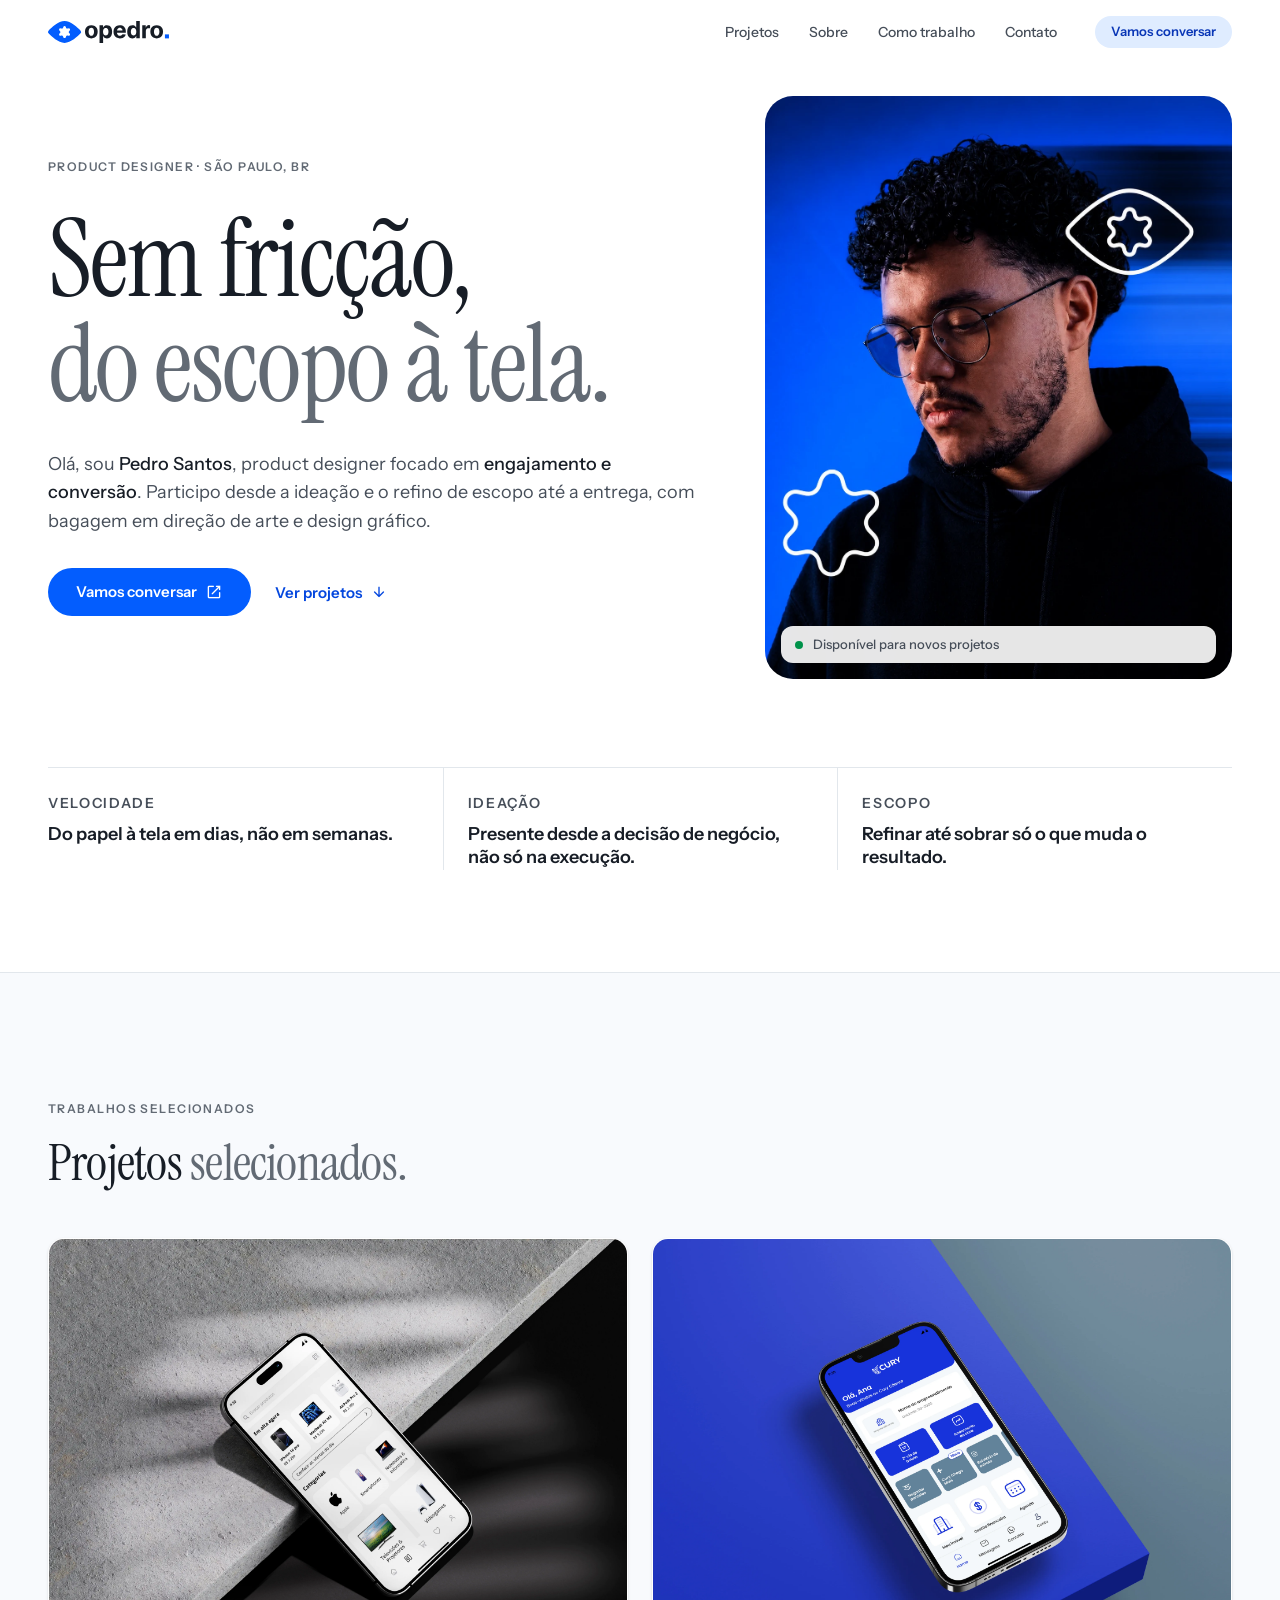
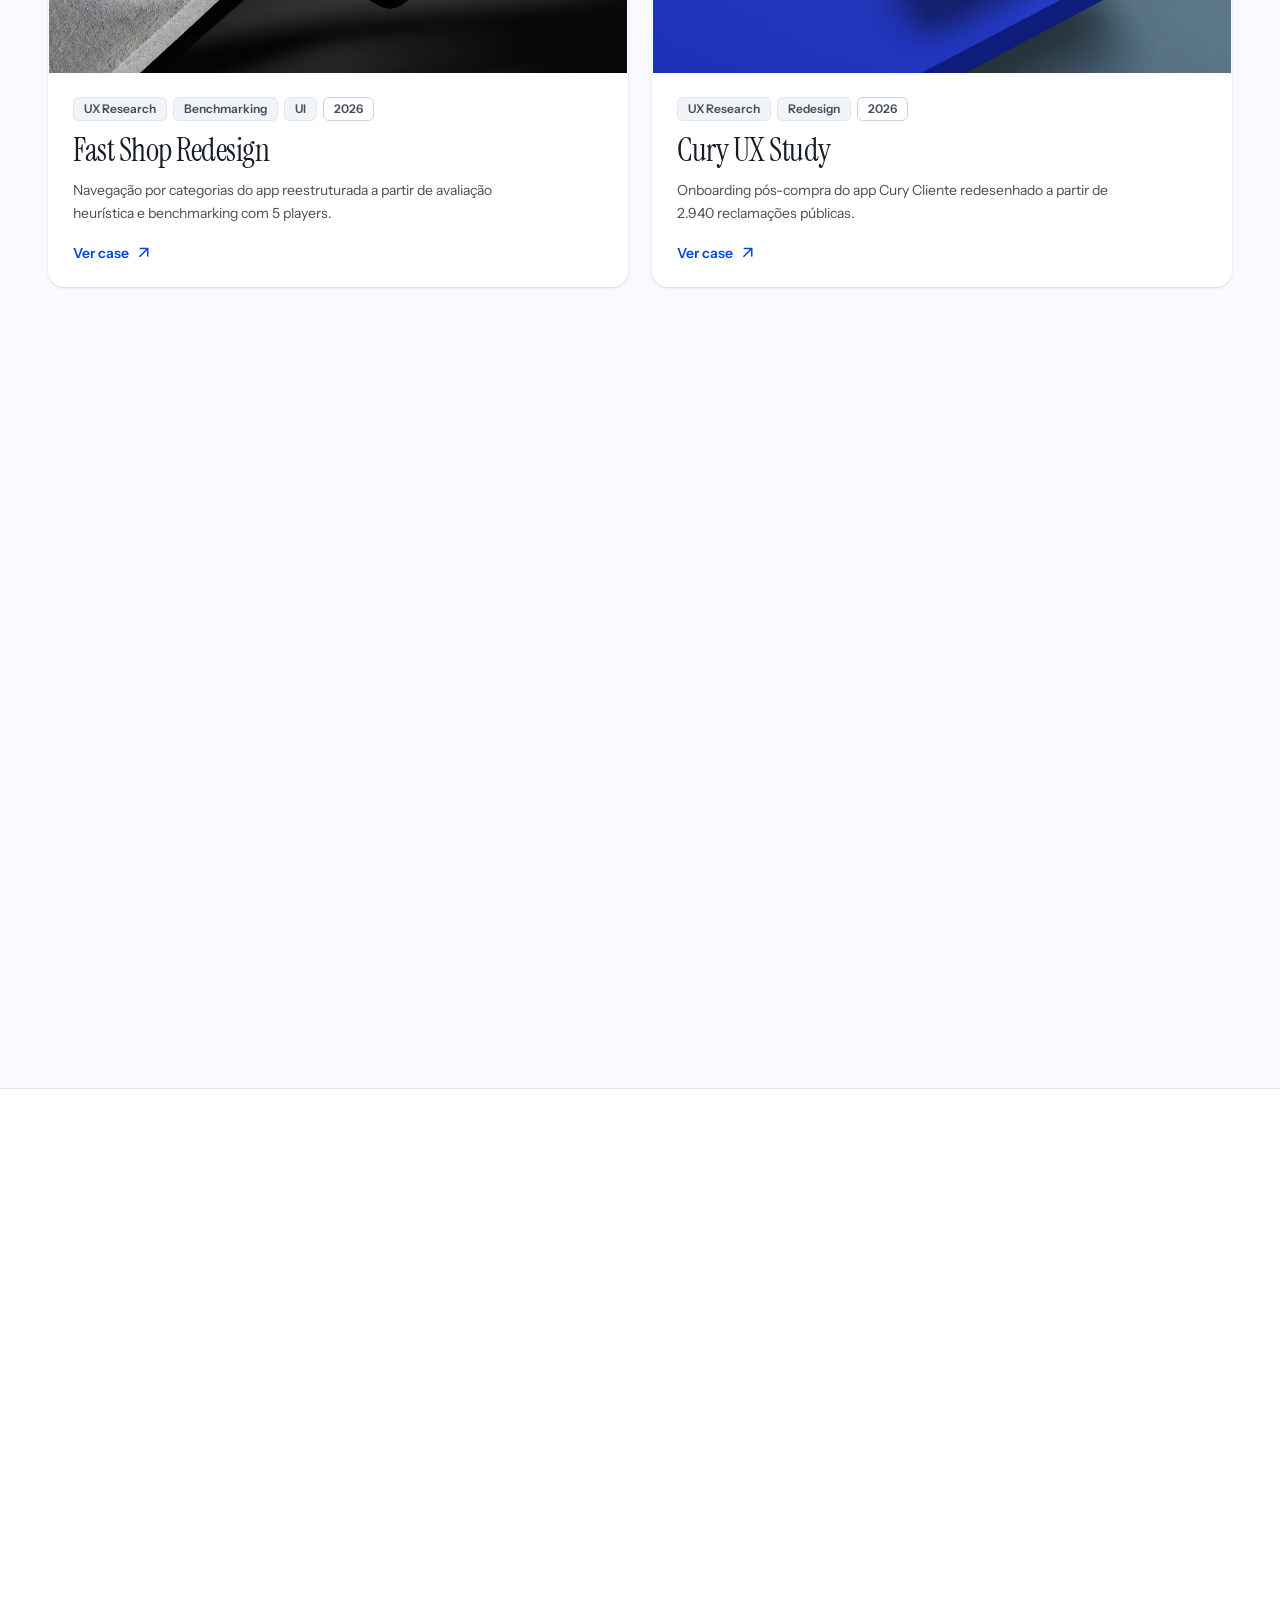
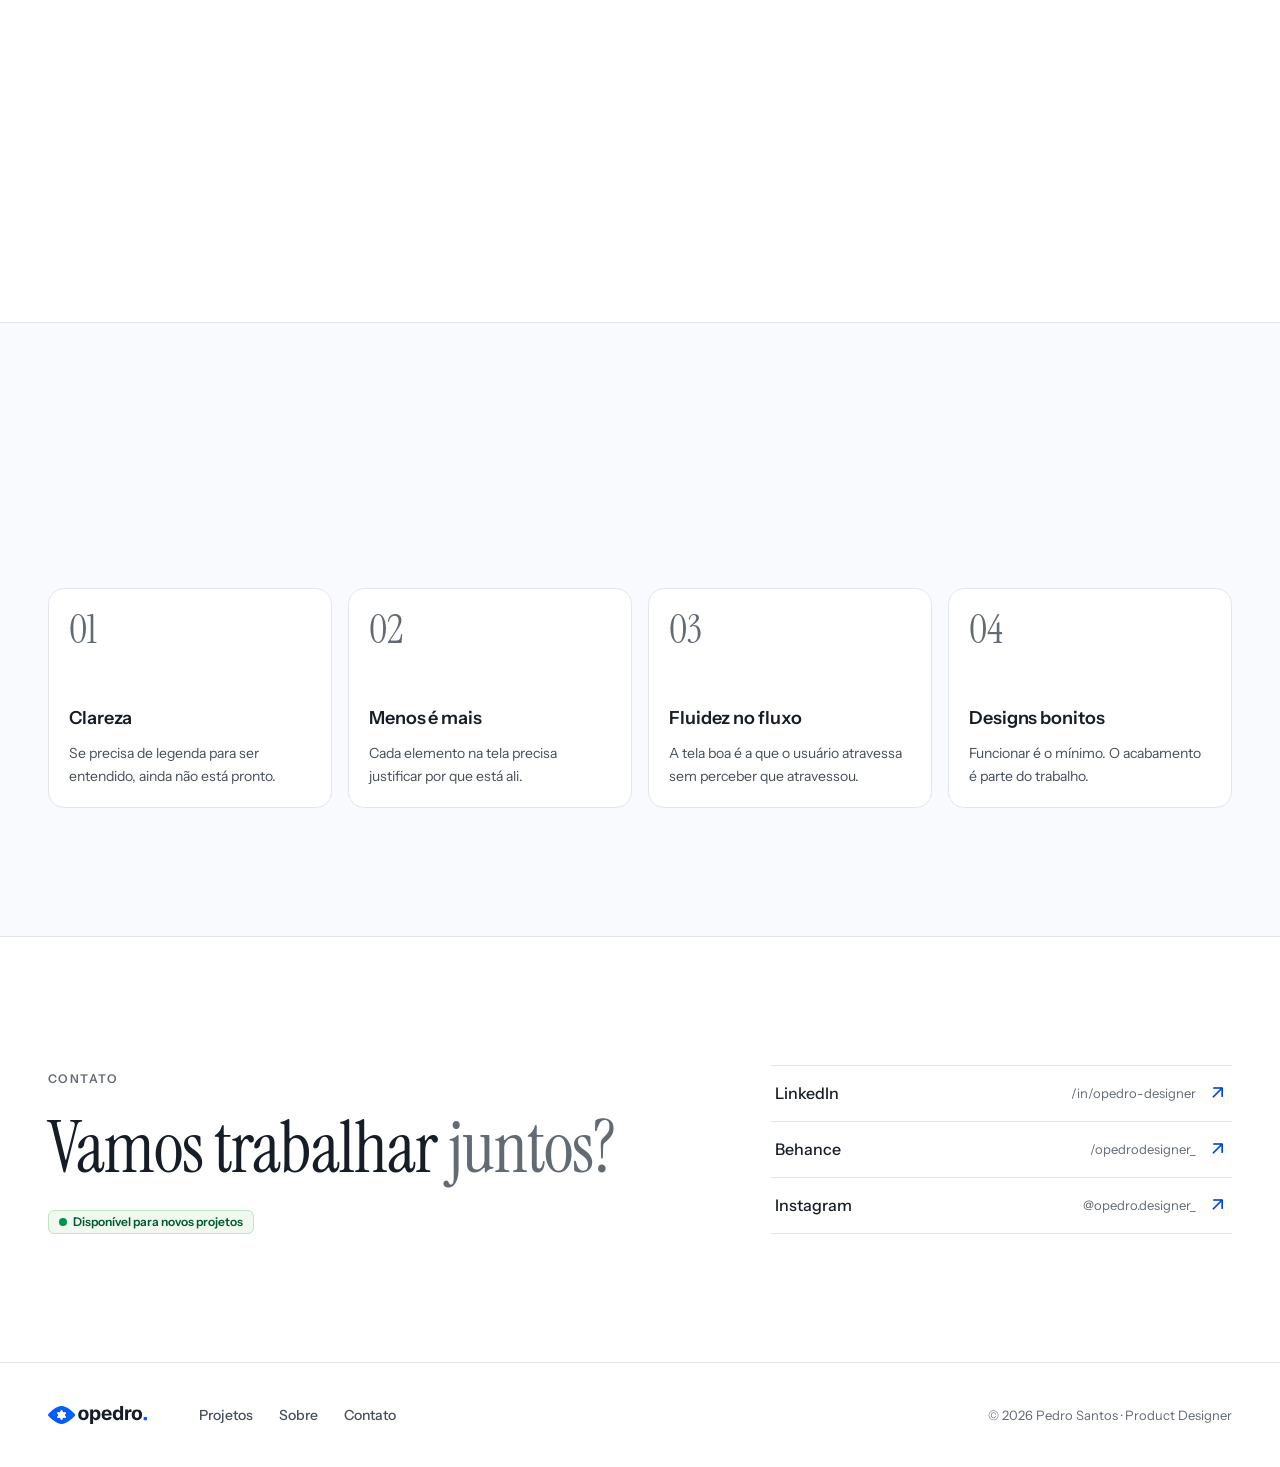
==== commit 41924dfe: "Add files via upload" ====
--- a/index.html
+++ b/index.html
@@ -56,7 +56,7 @@
         </div>
       </div>
       <figure class="hero__photo">
-        <img src="assets/img/hero-photo.webp" alt="Retrato de Pedro Santos" width="1598" height="2000" fetchpriority="high">
+        <img src="assets/img/hero-photo.webp" alt="Retrato de Pedro Santos" width="1121" height="1403" fetchpriority="high">
         <figcaption><span class="status-dot" aria-hidden="true"></span>Disponível para novos projetos</figcaption>
       </figure>
     </div>
@@ -119,7 +119,7 @@
 <section class="section" id="sobre" aria-labelledby="sobre-title">
   <div class="container about">
     <figure class="about__photo reveal">
-      <img src="assets/img/about-photo.webp" alt="Pedro Santos" width="1333" height="2000" loading="lazy">
+      <img src="assets/img/about-photo.webp" alt="Pedro Santos" width="1024" height="1536" loading="lazy">
     </figure>
     <div class="about__copy">
       <header class="section-head reveal">
--- a/assets/css/site.css
+++ b/assets/css/site.css
@@ -74,7 +74,7 @@
   margin: 0; border-radius: var(--radius-xl); overflow: hidden; aspect-ratio: 4 / 5;
   background: var(--surface-mid); position: relative;
 }
-.hero__photo img { width: 100%; height: 100%; object-fit: cover; object-position: 50% 20%; filter: grayscale(1) contrast(1.04) brightness(1.06); }
+.hero__photo img { width: 100%; height: 100%; object-fit: cover; object-position: 50% 20%; }
 .hero__photo figcaption {
   position: absolute; left: 16px; bottom: 16px; right: 16px;
   display: flex; align-items: center; gap: 10px; padding: 10px 14px; border-radius: var(--radius-md);
@@ -112,7 +112,7 @@
 /* ---------- About */
 .about { display: grid; grid-template-columns: minmax(0, 5fr) minmax(0, 7fr); gap: clamp(32px, 6vw, 96px); align-items: start; }
 .about__photo { margin: 0; border-radius: var(--radius-xl); overflow: hidden; aspect-ratio: 4 / 5; background: var(--surface-mid); position: sticky; top: 96px; }
-.about__photo img { width: 100%; height: 100%; object-fit: cover; filter: grayscale(1) contrast(1.04) brightness(1.06); }
+.about__photo img { width: 100%; height: 100%; object-fit: cover; }
 .about__copy { display: flex; flex-direction: column; gap: var(--space-8); }
 .about__text { font-size: clamp(18px, 1.6vw, 22px); line-height: 1.6; color: var(--on-surface-var); }
 .about__text p { margin: 0; }
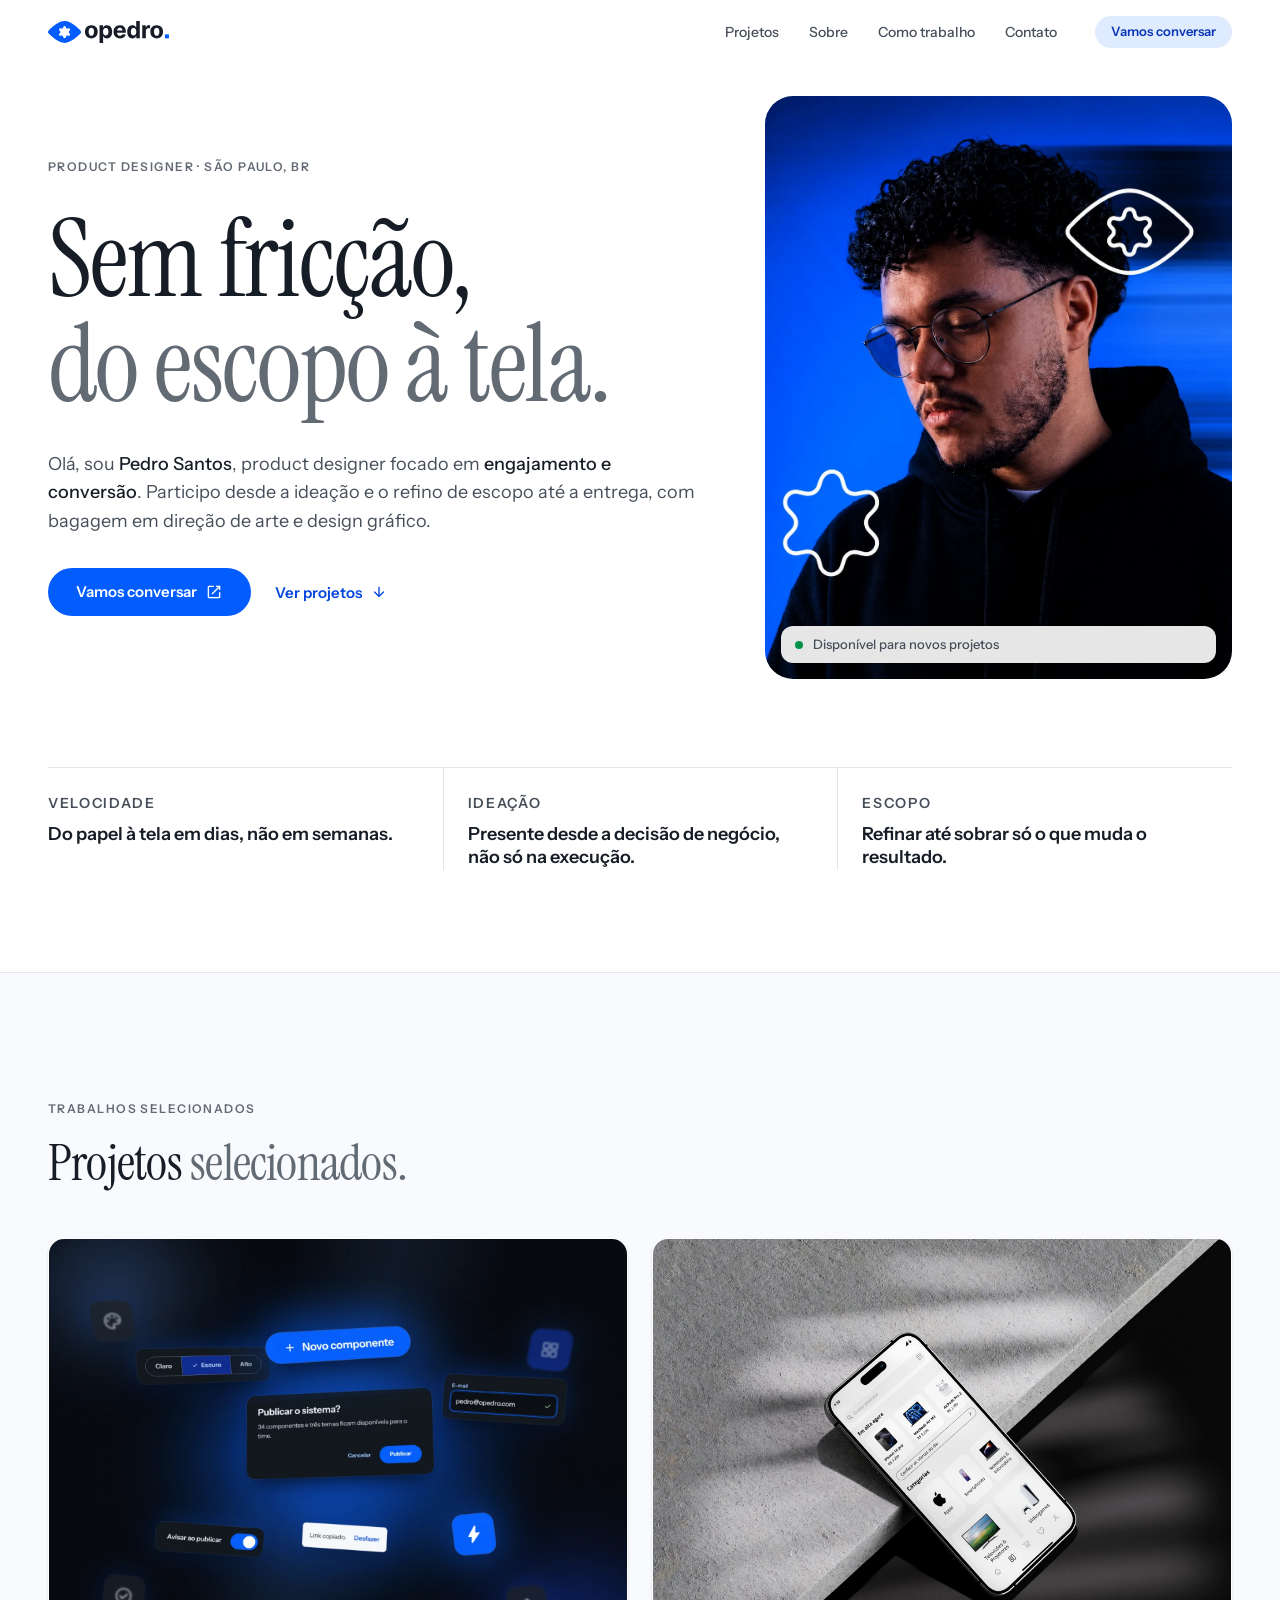
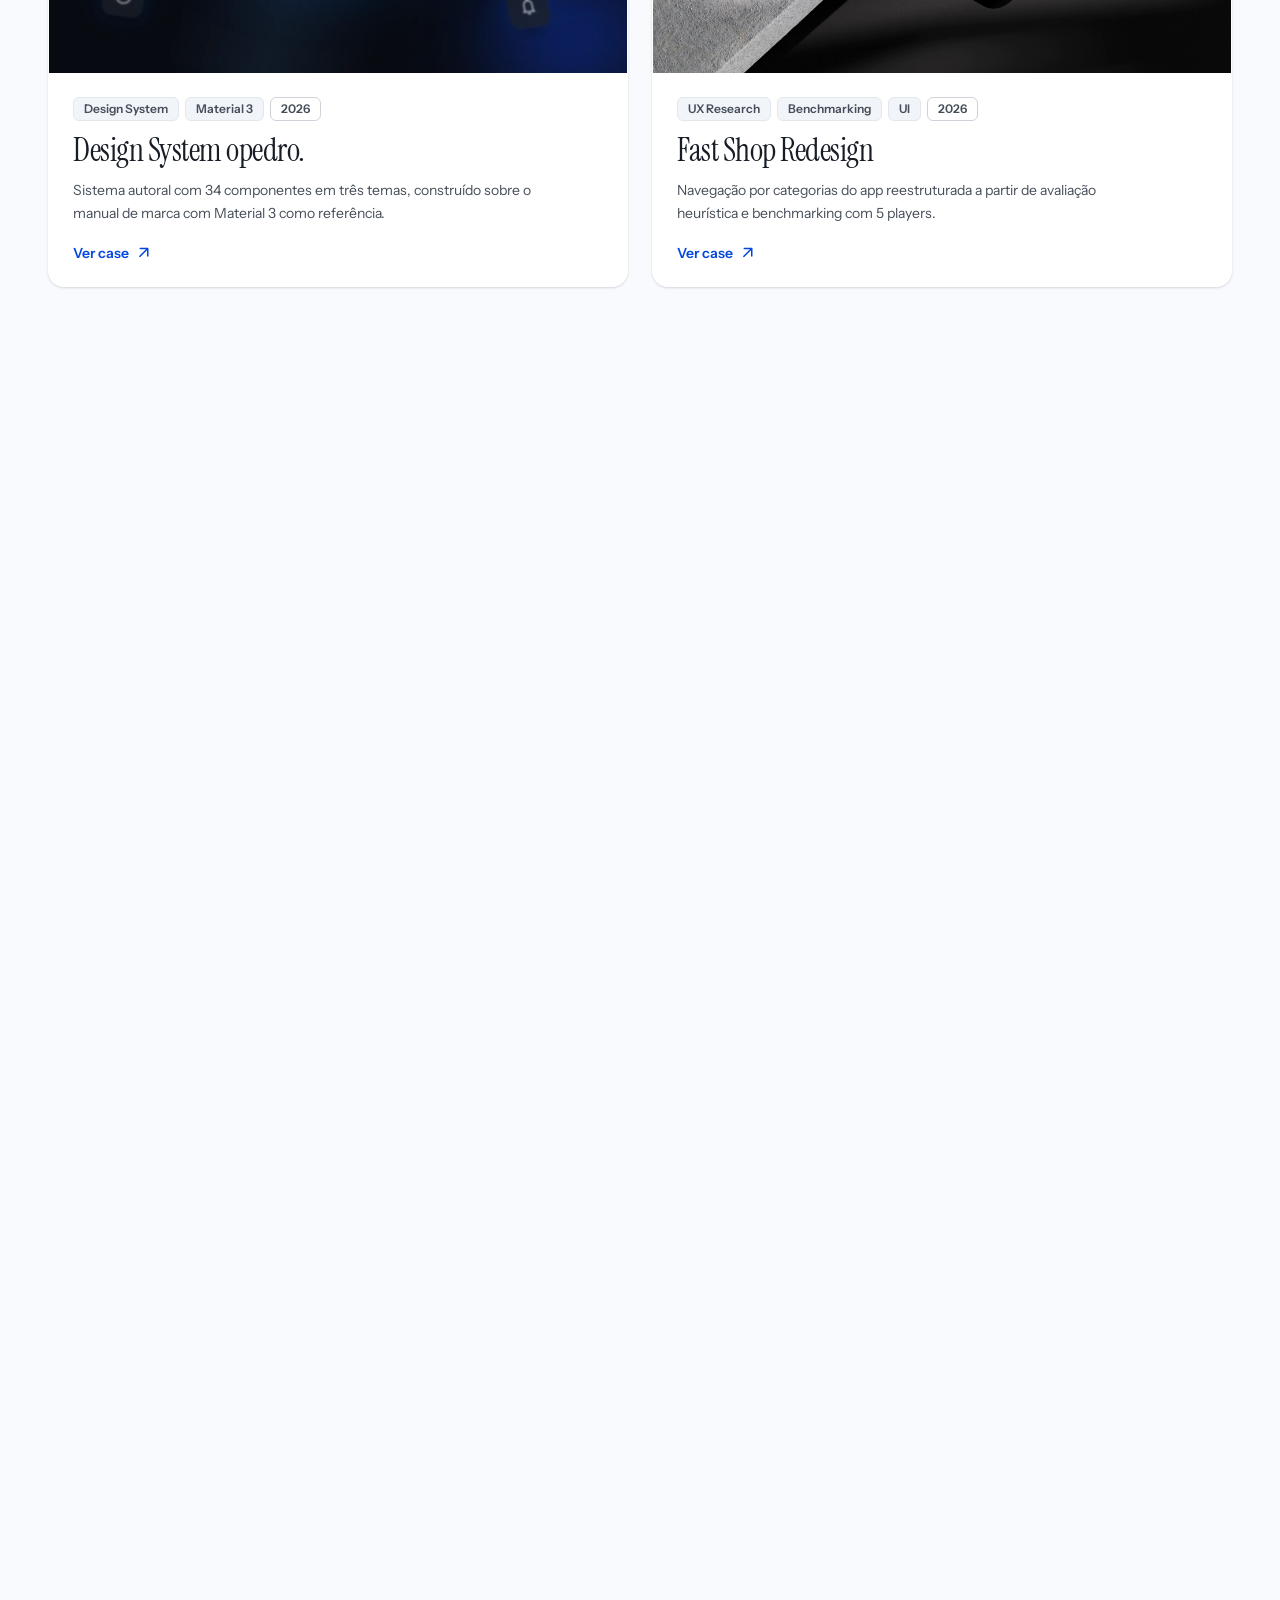
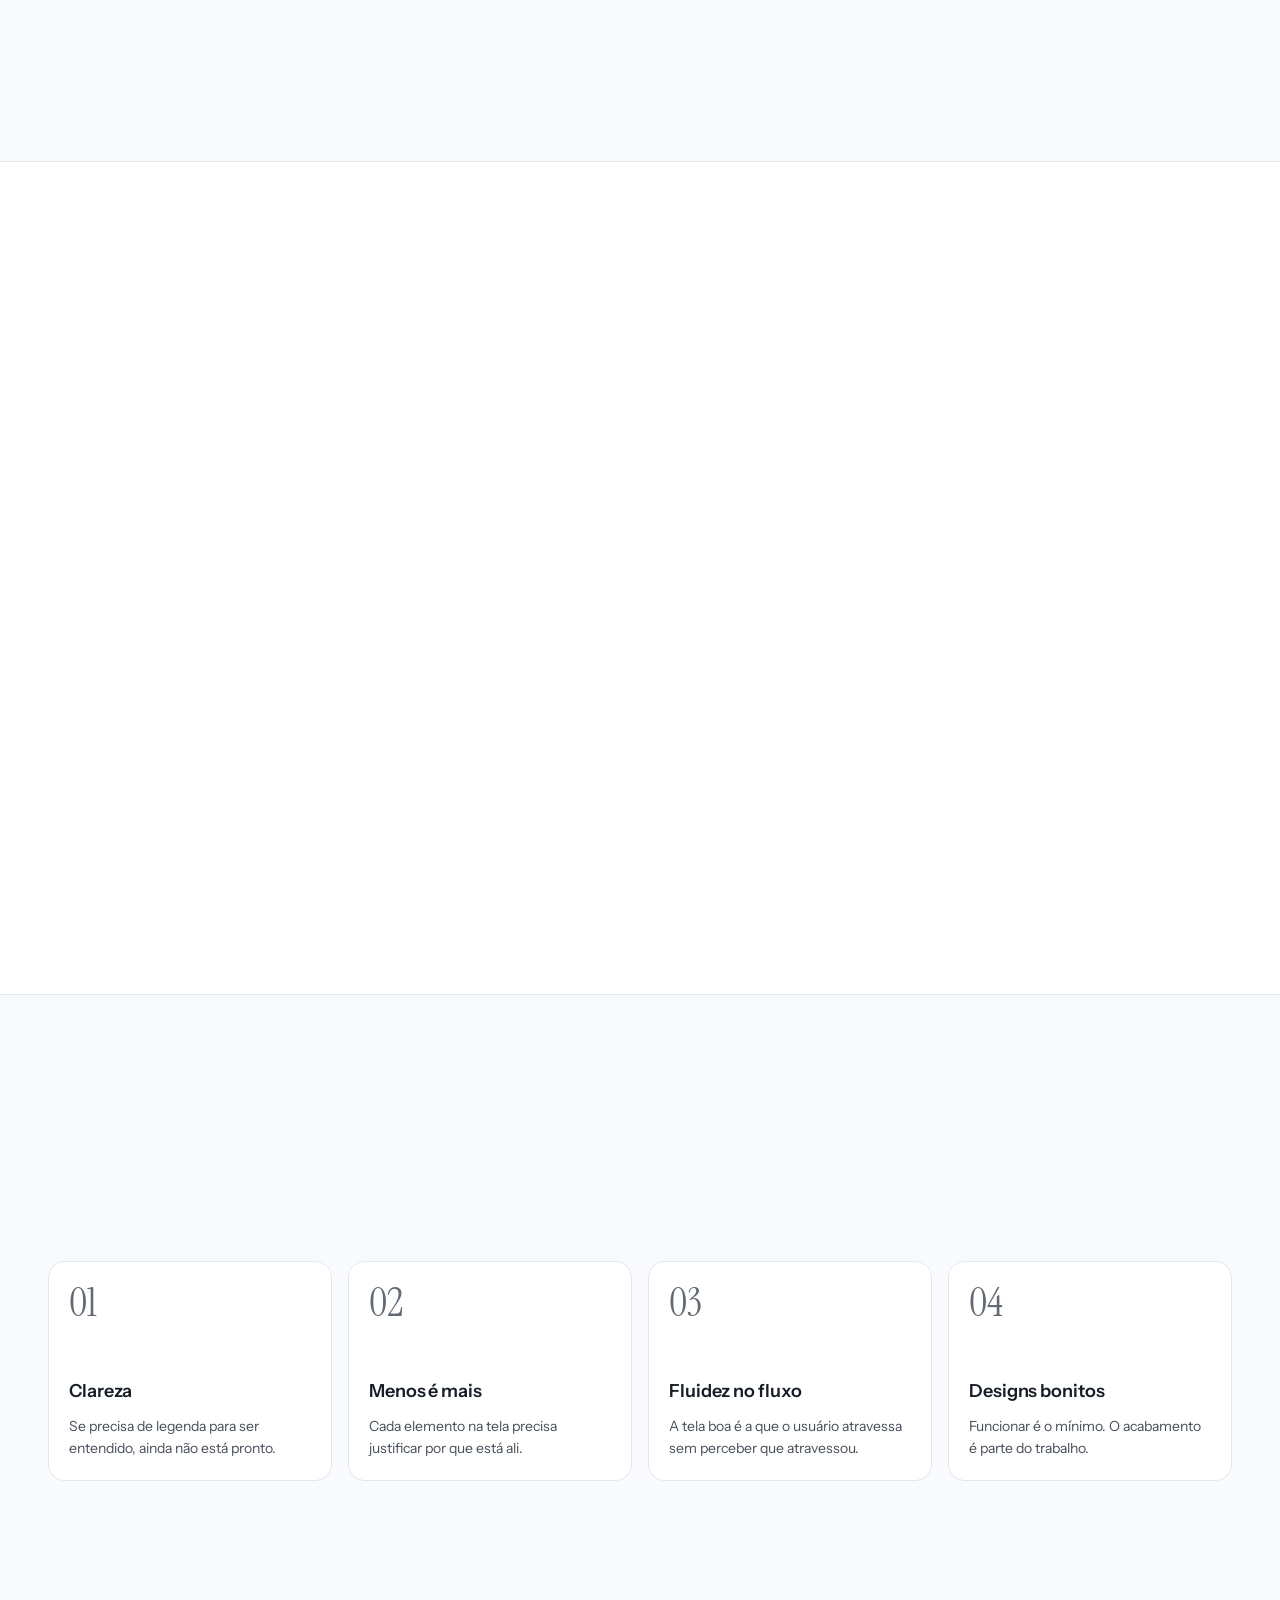
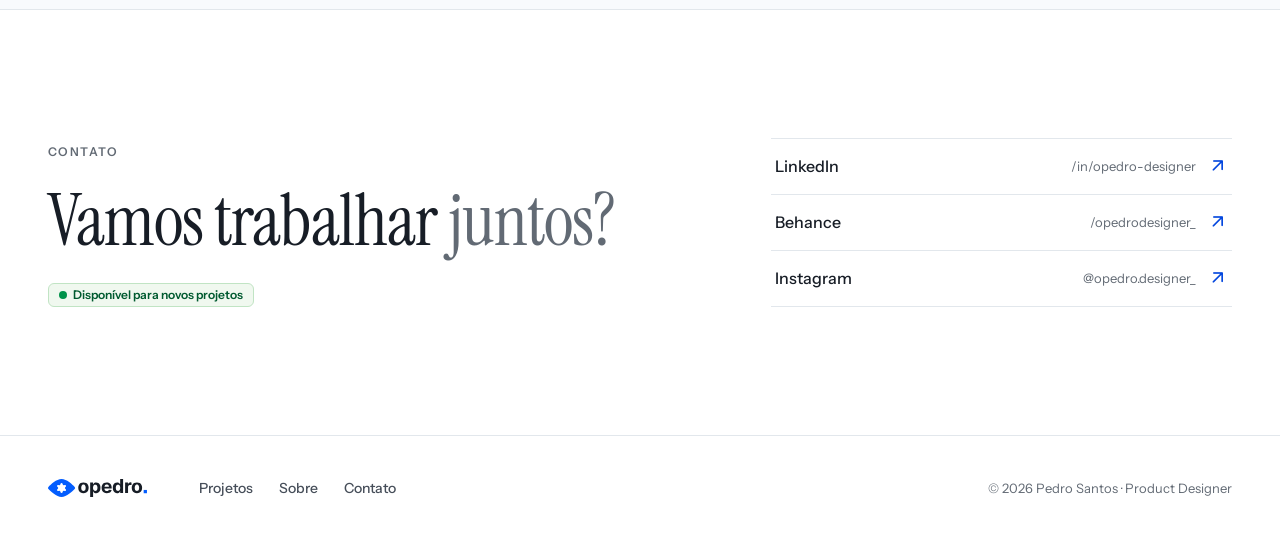
==== commit 8090ad6d: "Add files via upload" ====
--- a/index.html
+++ b/index.html
@@ -76,6 +76,15 @@
       <h2 class="section-title" id="projetos-title">Projetos <span class="dim">selecionados.</span></h2>
     </header>
     <div class="work-grid">
+      <article class="card card--elevated card--link project reveal">
+        <div class="project__media"><img src="assets/img/designsystem-cover.webp" alt="" loading="lazy" width="1600" height="1200"></div>
+        <div class="project__body">
+          <div class="project__tags"><span class="tag tag--draft">Design System</span><span class="tag tag--draft">Material 3</span><span class="tag tag--ghost">2026</span></div>
+          <h3 class="project__title"><a href="designsystem.html">Design System opedro.</a></h3>
+          <p class="project__desc">Sistema autoral com 34 componentes em três temas, construído sobre o manual de marca com Material 3 como referência.</p>
+          <span class="project__cta" aria-hidden="true">Ver case <span class="icon">arrow_outward</span></span>
+        </div>
+      </article>
       <article class="card card--elevated card--link project reveal">
         <div class="project__media"><img src="assets/img/fastshop-cover.webp" alt="" loading="lazy" width="1200" height="900"></div>
         <div class="project__body">
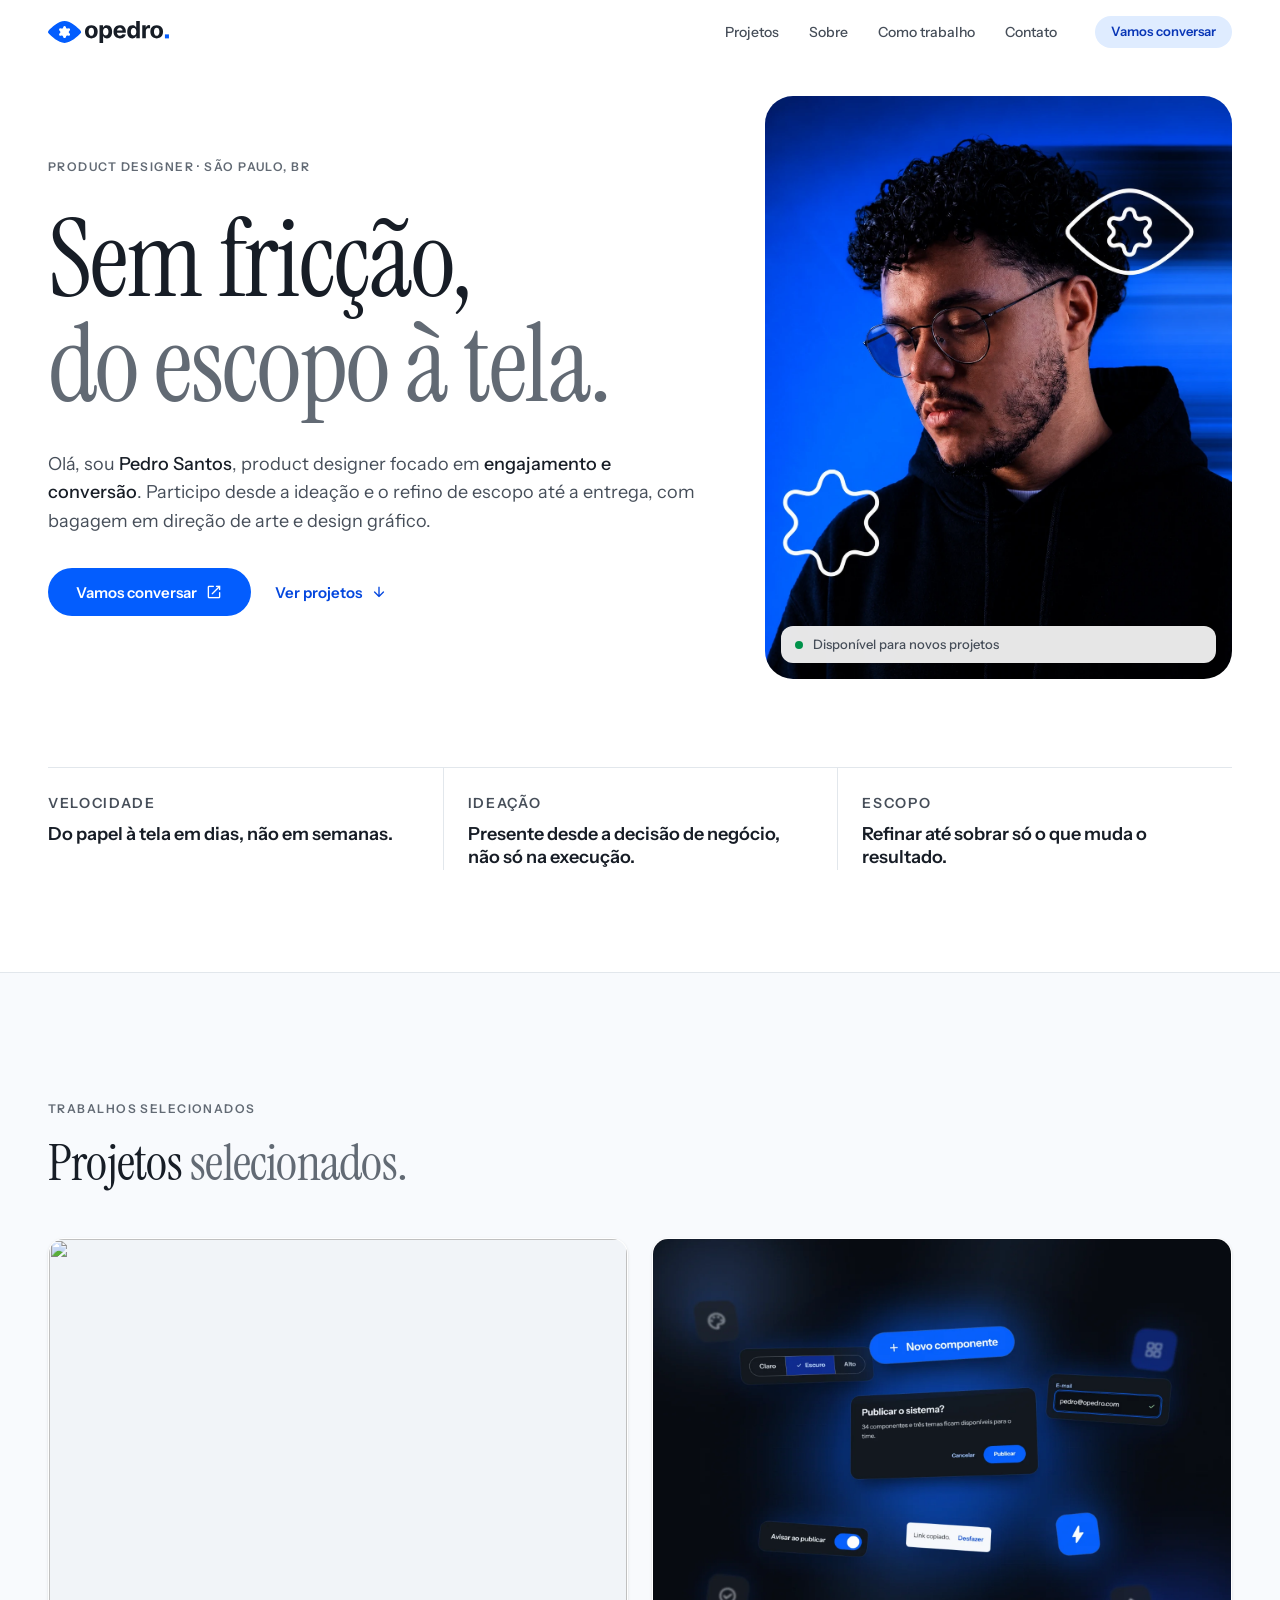
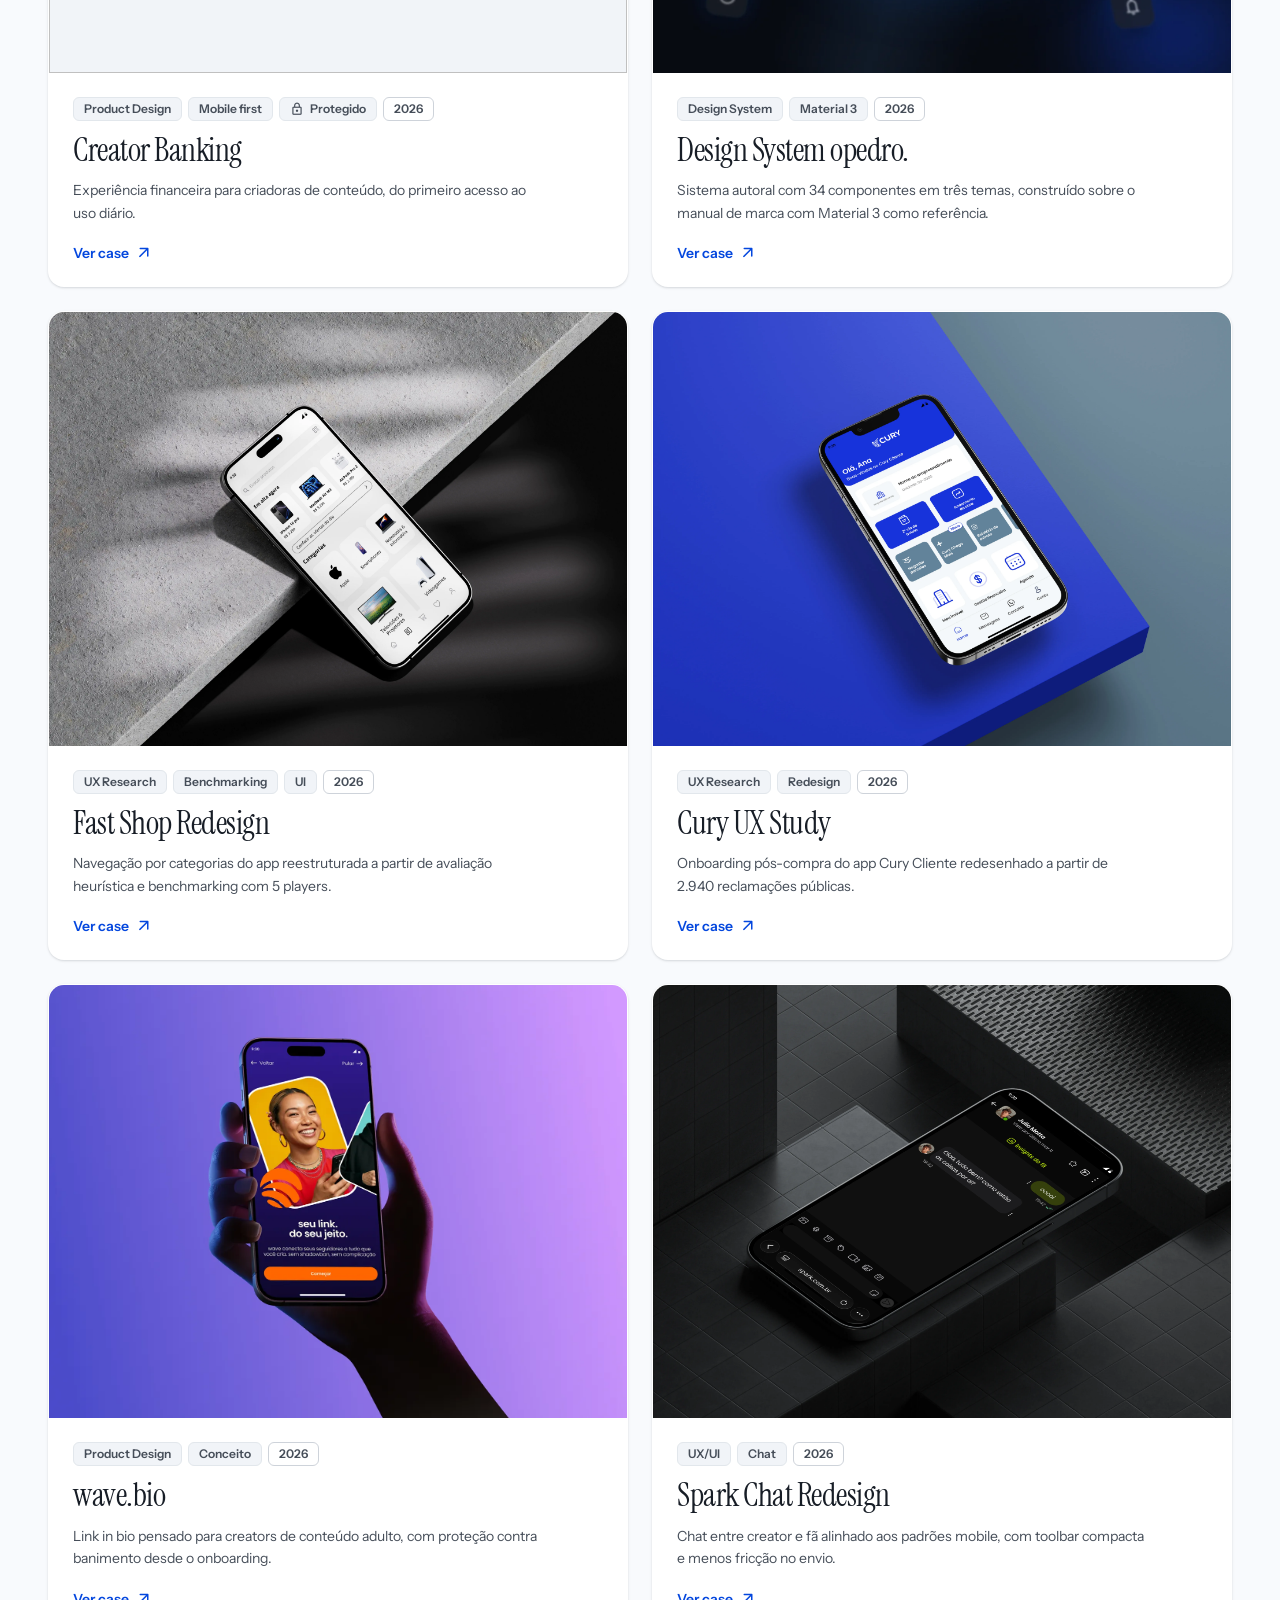
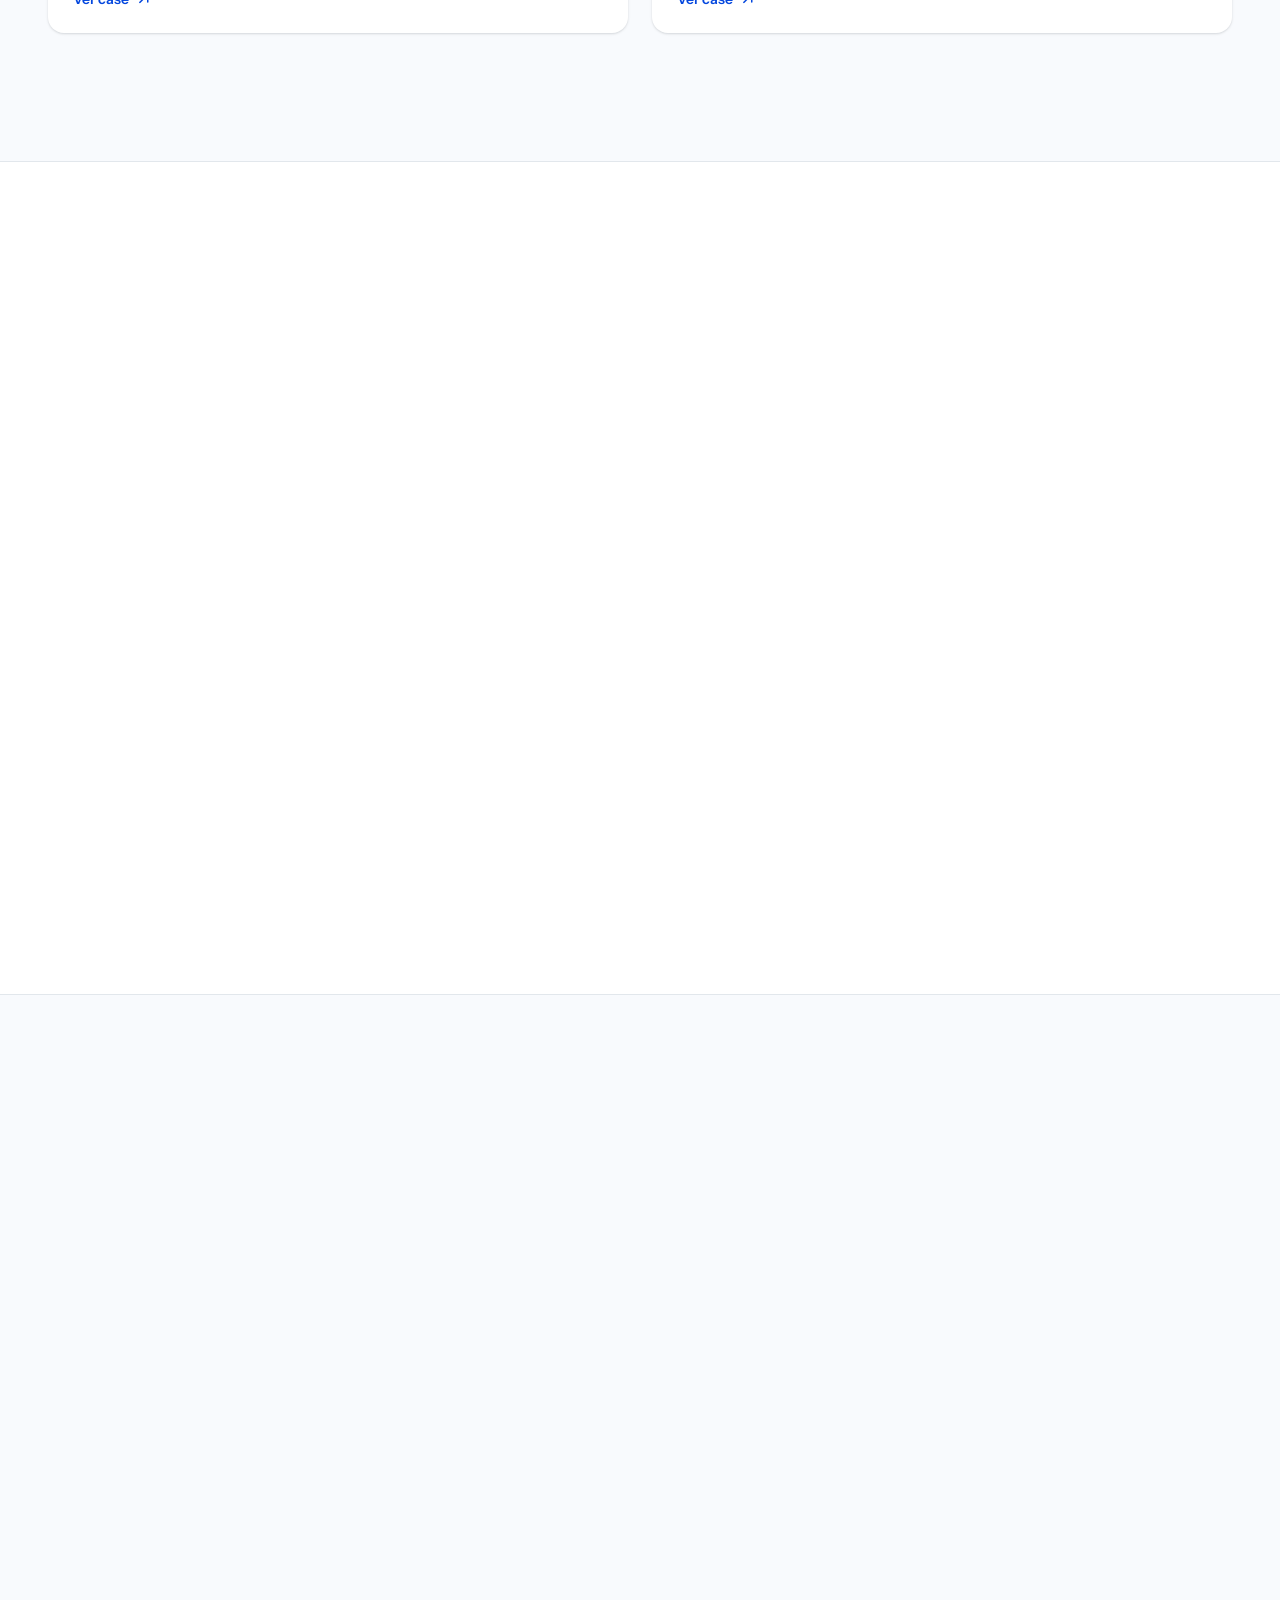
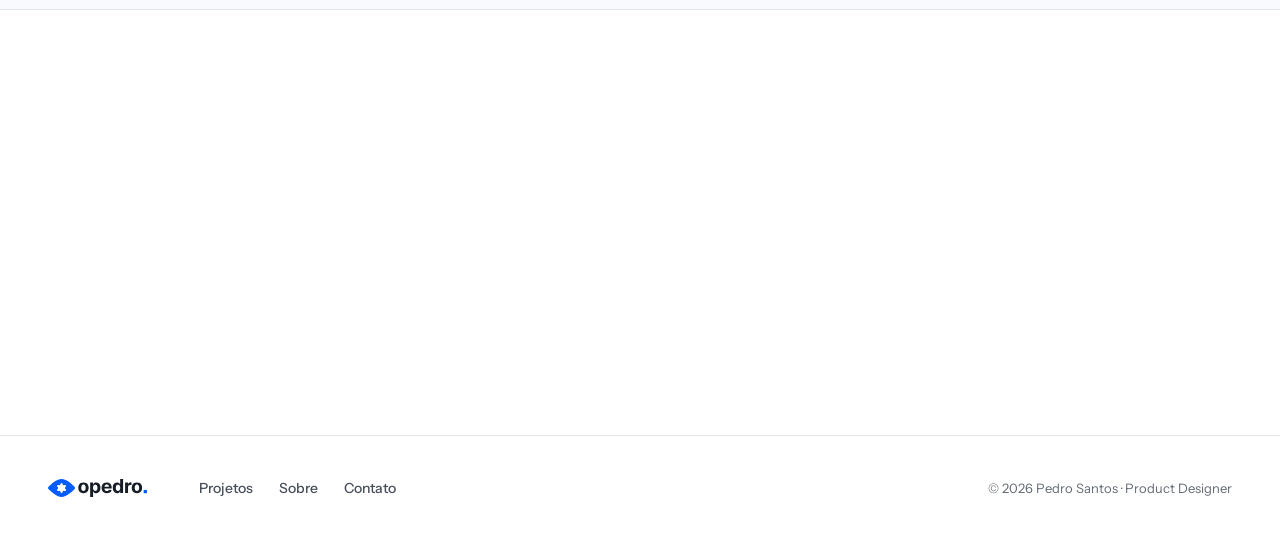
==== commit 8fb7bead: "Add files via upload" ====
--- a/index.html
+++ b/index.html
@@ -77,6 +77,15 @@
     </header>
     <div class="work-grid">
       <article class="card card--elevated card--link project reveal">
+        <div class="project__media"><img src="assets/img/creatorbanking-cover.webp" alt="" loading="lazy" width="1448" height="1086"></div>
+        <div class="project__body">
+          <div class="project__tags"><span class="tag tag--draft">Product Design</span><span class="tag tag--draft">Mobile first</span><span class="tag tag--draft"><span class="icon" aria-hidden="true">lock</span>Protegido</span><span class="tag tag--ghost">2026</span></div>
+          <h3 class="project__title"><a href="creator-banking.html">Creator Banking</a></h3>
+          <p class="project__desc">Experiência financeira para criadoras de conteúdo, do primeiro acesso ao uso diário.</p>
+          <span class="project__cta" aria-hidden="true">Ver case <span class="icon">arrow_outward</span></span>
+        </div>
+      </article>
+      <article class="card card--elevated card--link project reveal">
         <div class="project__media"><img src="assets/img/designsystem-cover.webp" alt="" loading="lazy" width="1600" height="1200"></div>
         <div class="project__body">
           <div class="project__tags"><span class="tag tag--draft">Design System</span><span class="tag tag--draft">Material 3</span><span class="tag tag--ghost">2026</span></div>
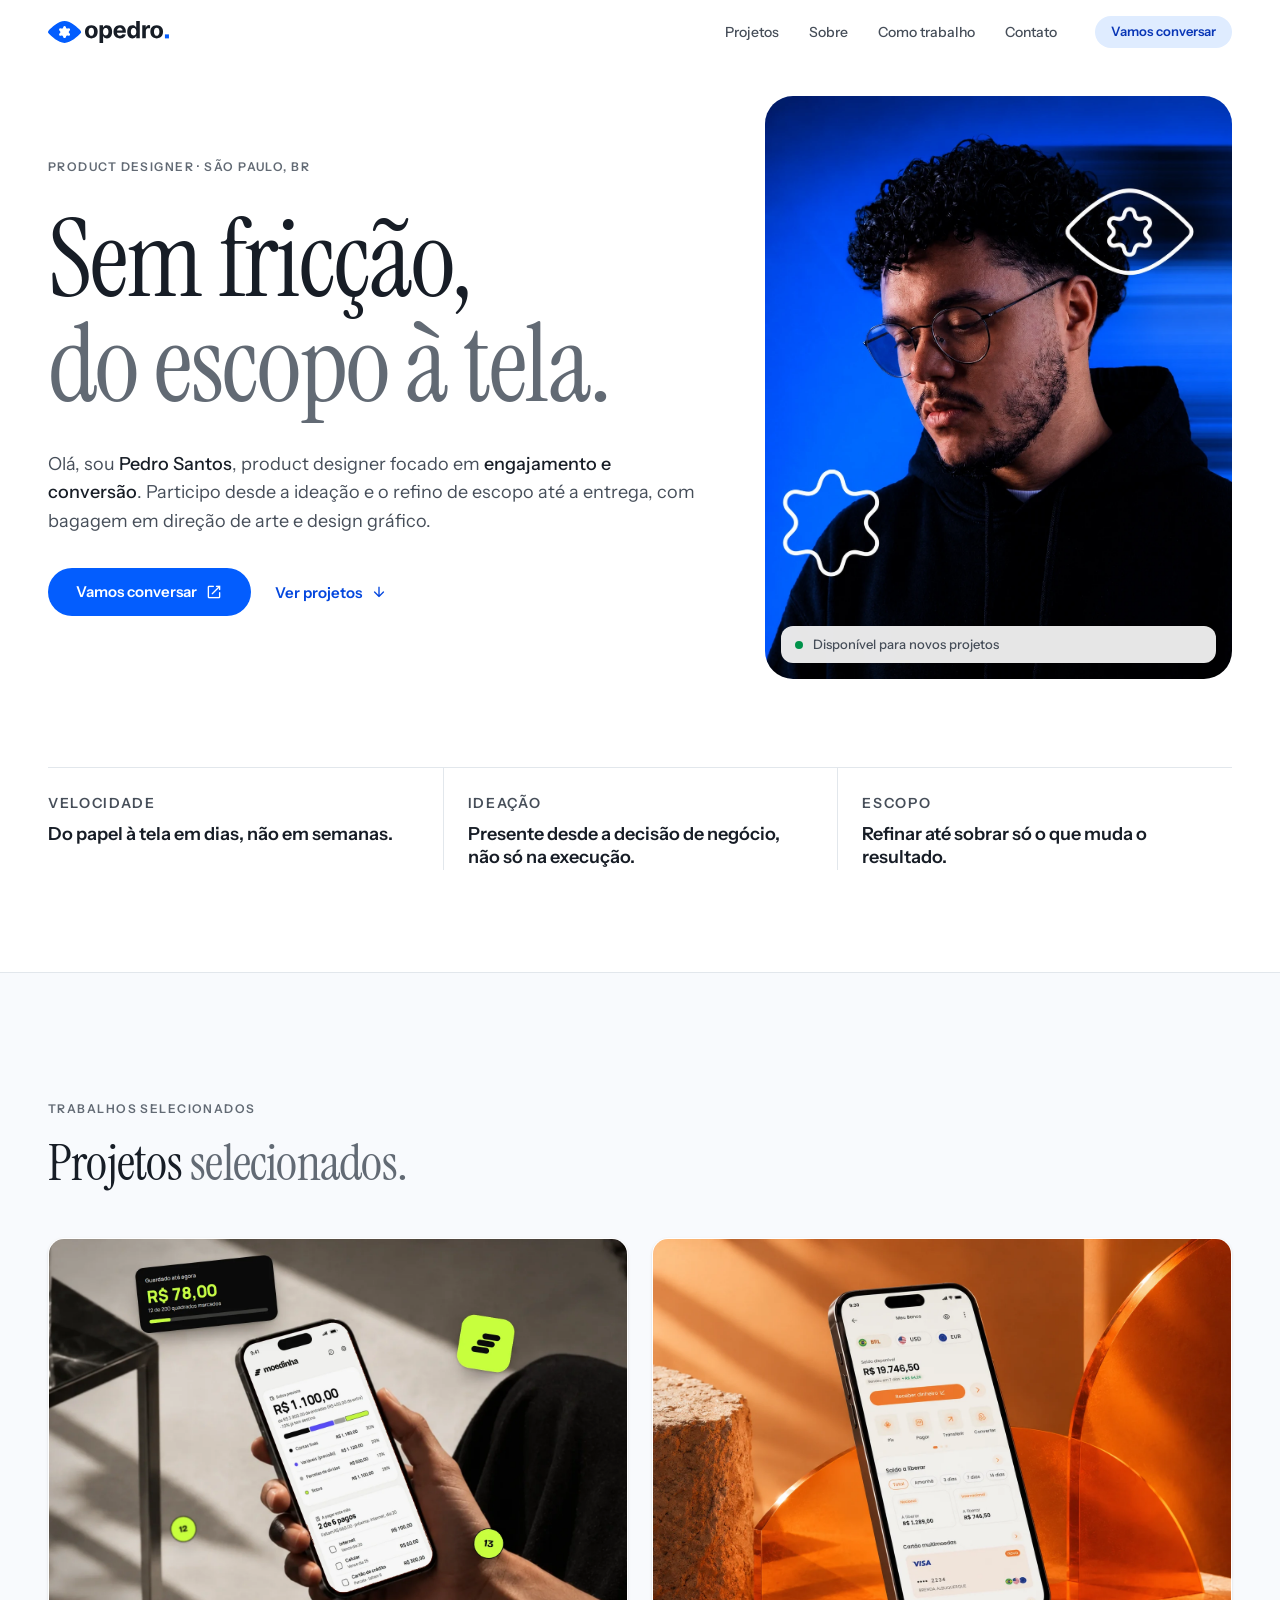
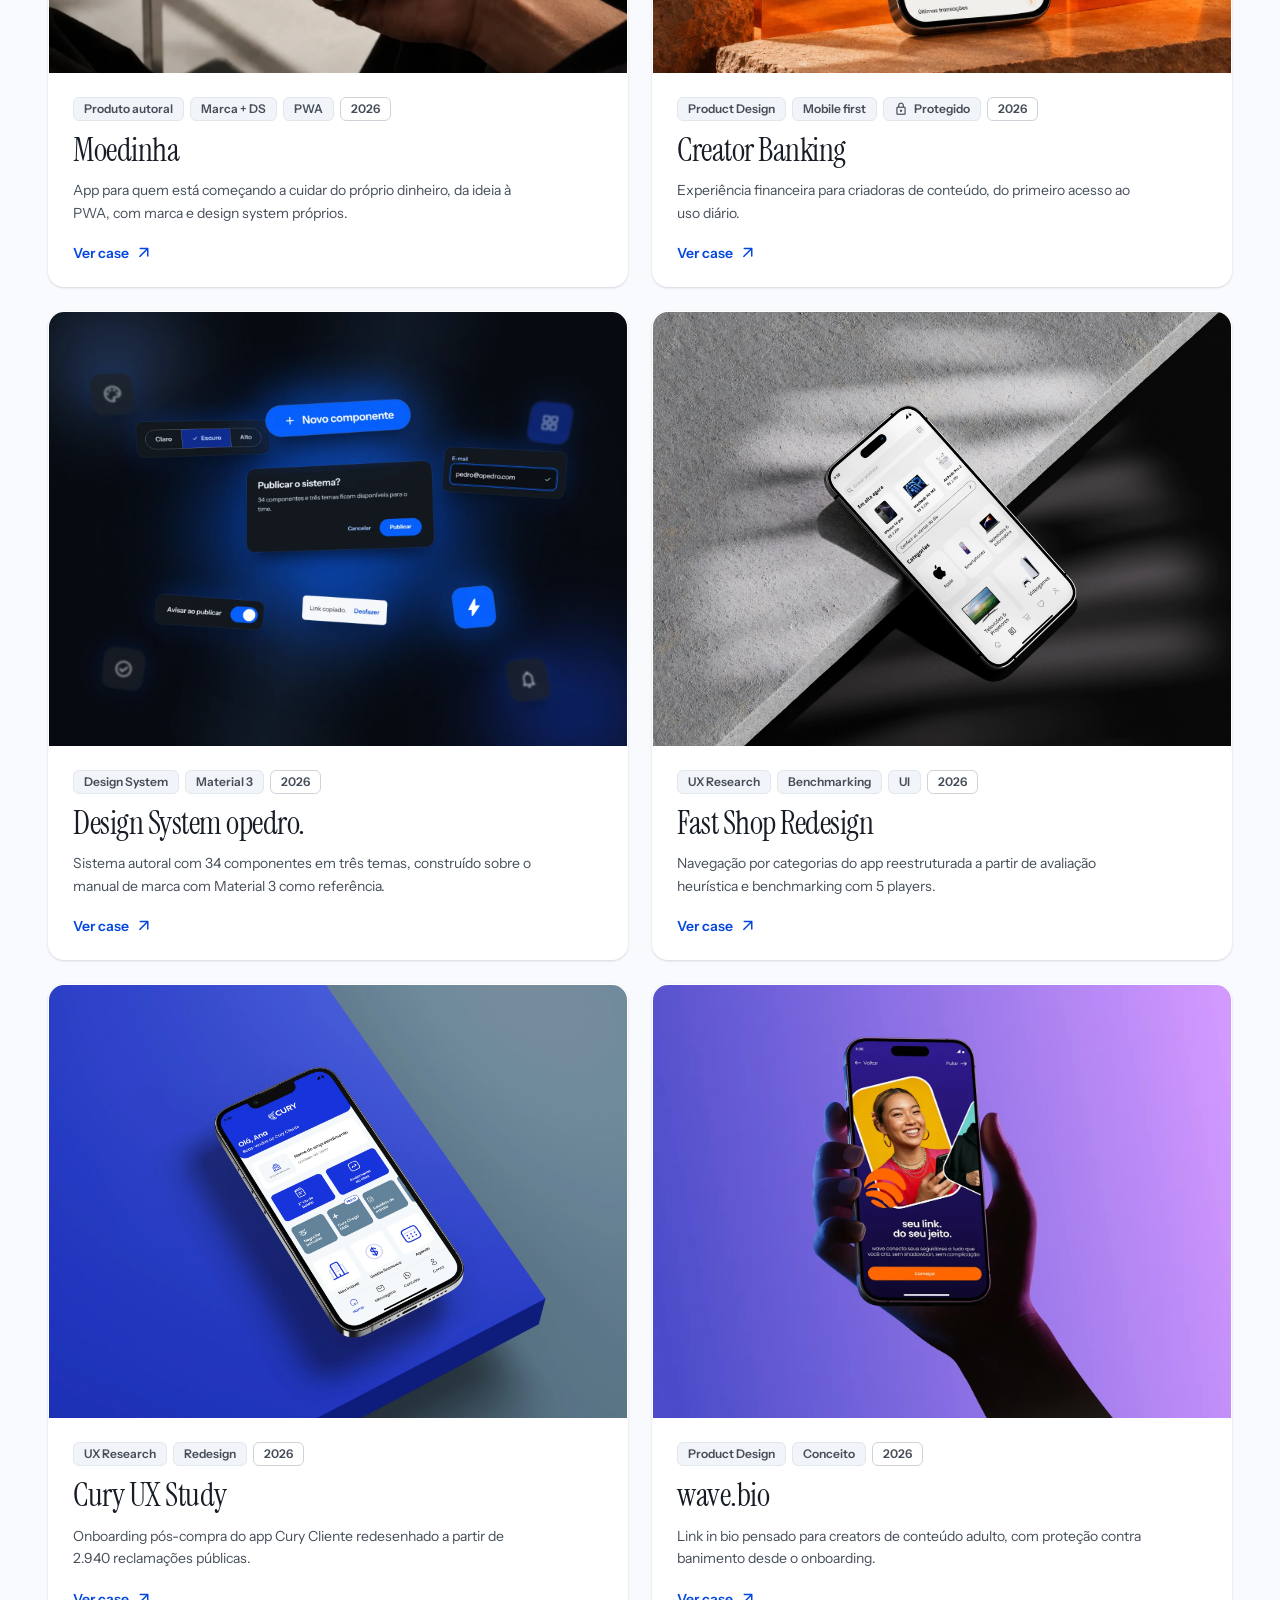
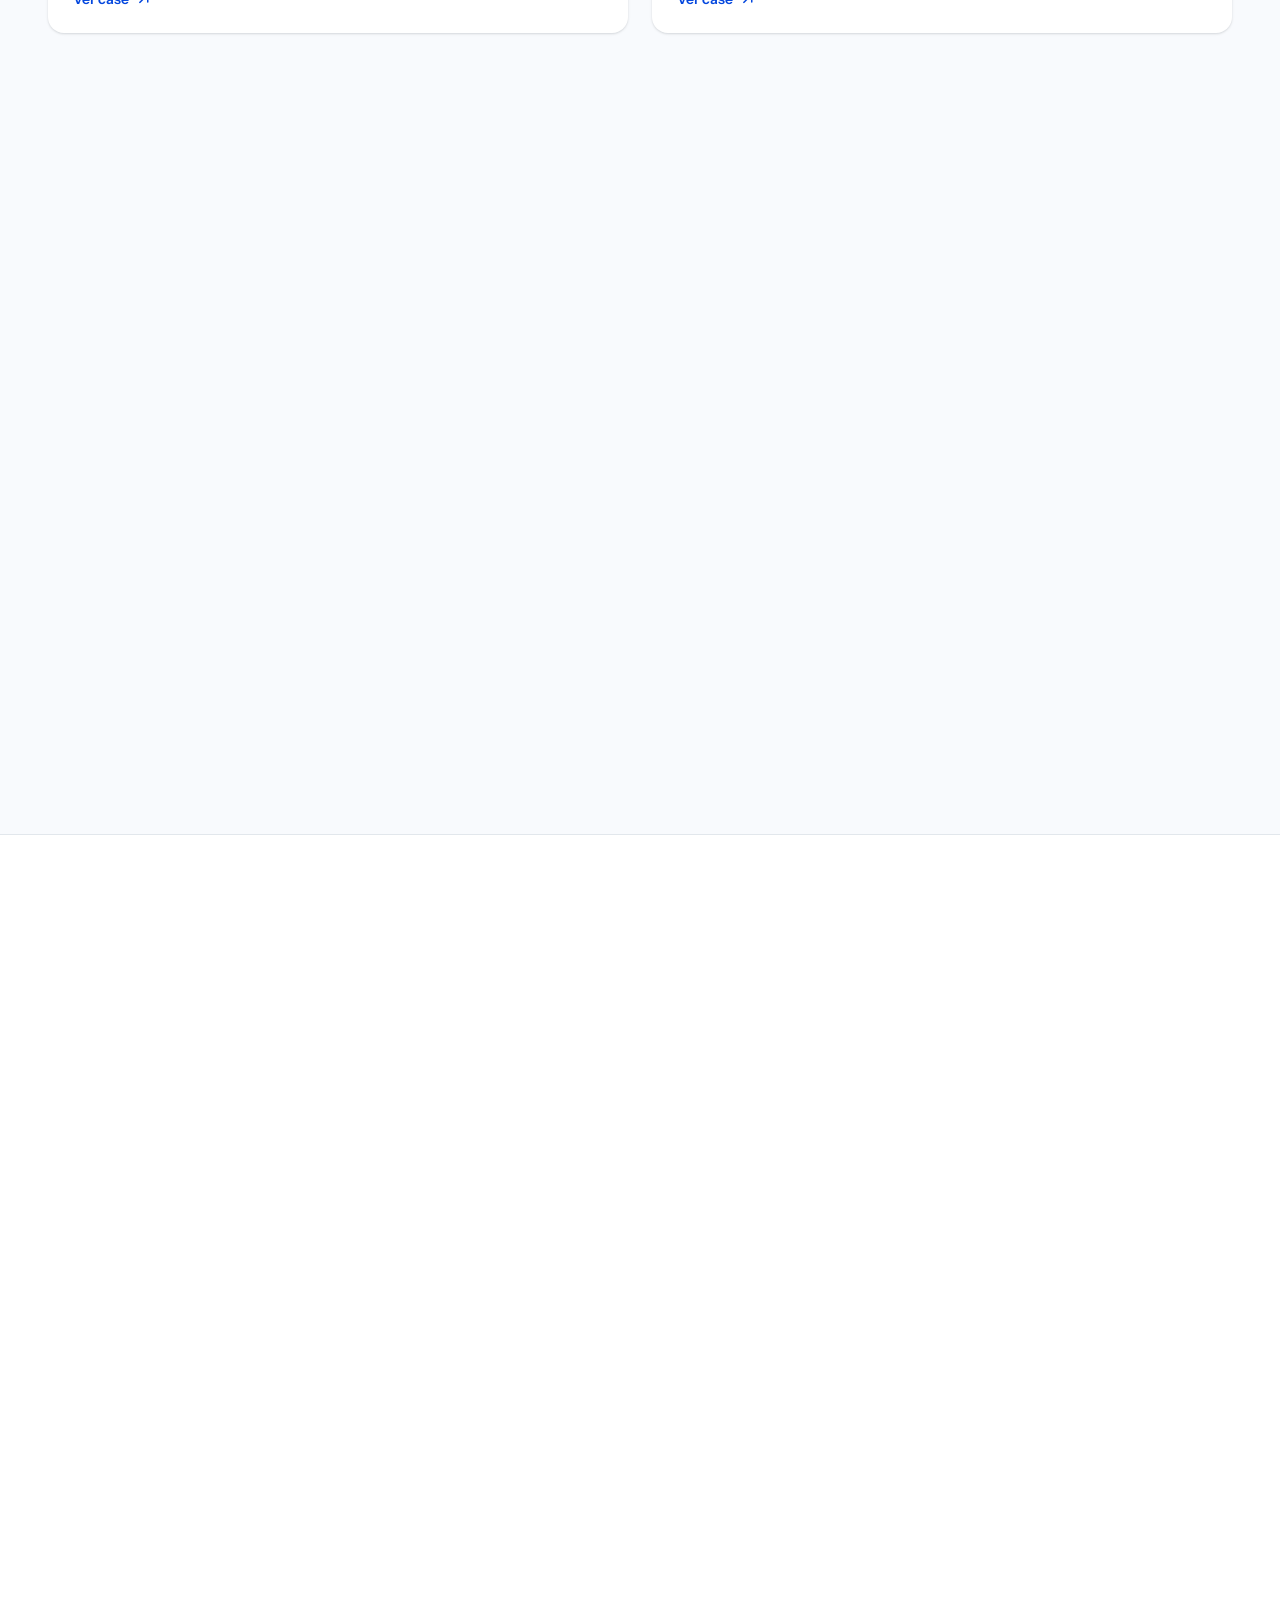
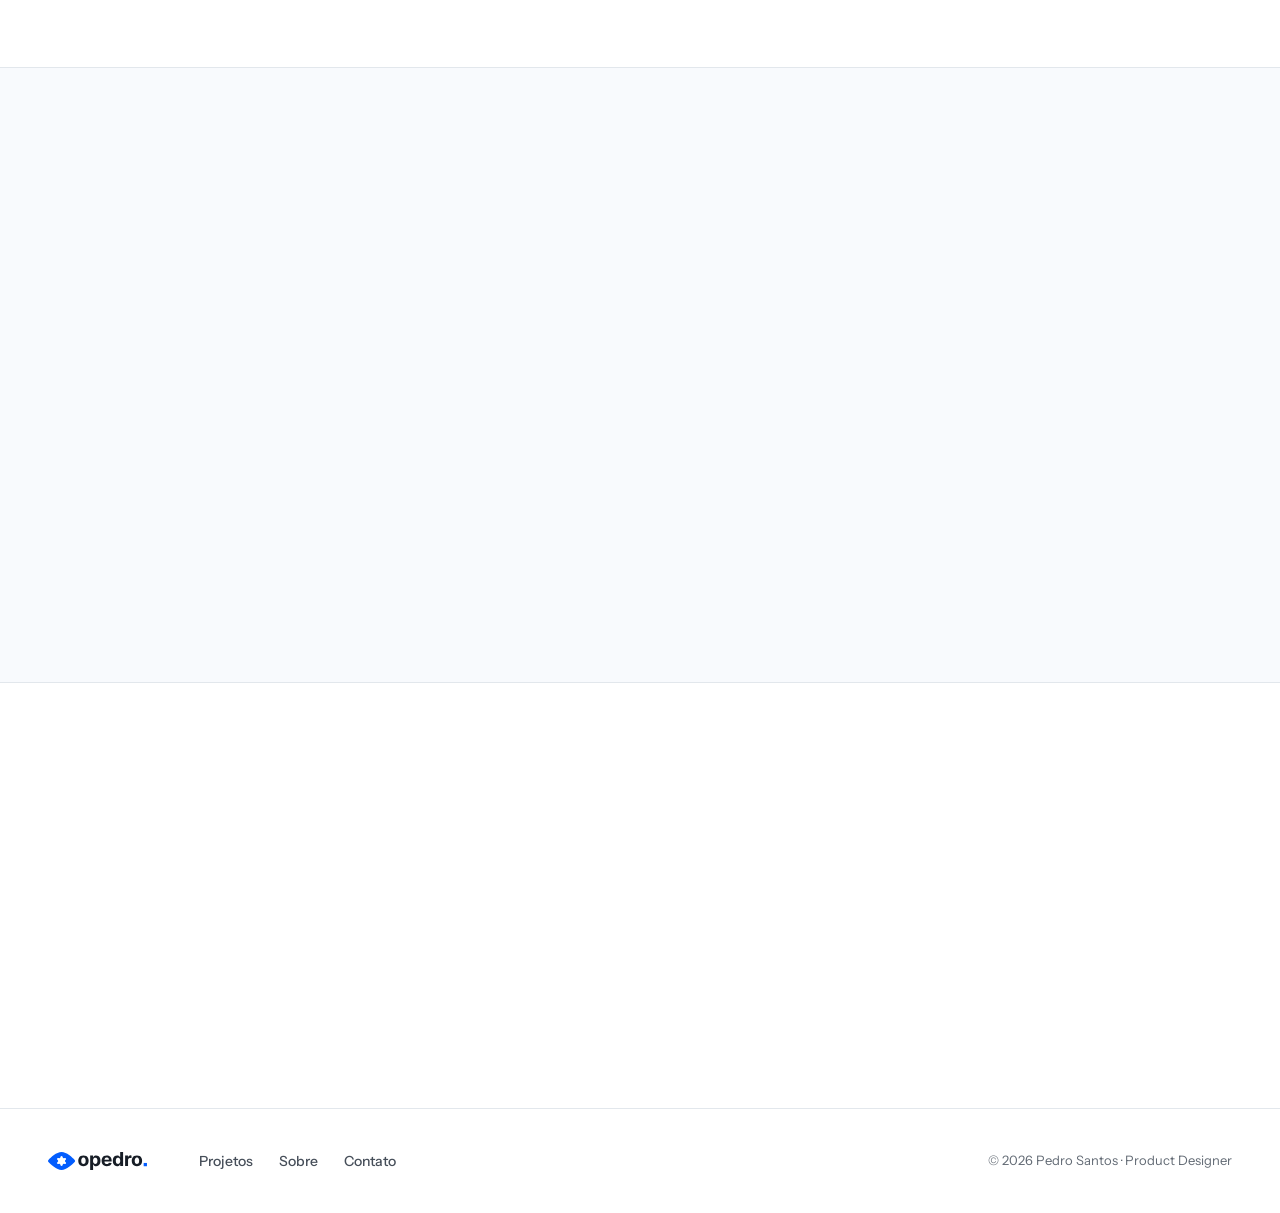
==== commit eea52c0e: "Adiciona o case Moedinha e melhora a tela ampliada dos cases - Novo case Moedinha: telas reais do ap" ====
--- a/index.html
+++ b/index.html
@@ -77,6 +77,15 @@
     </header>
     <div class="work-grid">
       <article class="card card--elevated card--link project reveal">
+        <div class="project__media"><img src="assets/img/moedinha-cover.webp" alt="" loading="lazy" width="1600" height="1200"></div>
+        <div class="project__body">
+          <div class="project__tags"><span class="tag tag--draft">Produto autoral</span><span class="tag tag--draft">Marca + DS</span><span class="tag tag--draft">PWA</span><span class="tag tag--ghost">2026</span></div>
+          <h3 class="project__title"><a href="moedinha.html">Moedinha</a></h3>
+          <p class="project__desc">App para quem está começando a cuidar do próprio dinheiro, da ideia à PWA, com marca e design system próprios.</p>
+          <span class="project__cta" aria-hidden="true">Ver case <span class="icon">arrow_outward</span></span>
+        </div>
+      </article>
+      <article class="card card--elevated card--link project reveal">
         <div class="project__media"><img src="assets/img/creatorbanking-cover.webp" alt="" loading="lazy" width="1448" height="1086"></div>
         <div class="project__body">
           <div class="project__tags"><span class="tag tag--draft">Product Design</span><span class="tag tag--draft">Mobile first</span><span class="tag tag--draft"><span class="icon" aria-hidden="true">lock</span>Protegido</span><span class="tag tag--ghost">2026</span></div>
@@ -93,8 +102,7 @@
           <p class="project__desc">Sistema autoral com 34 componentes em três temas, construído sobre o manual de marca com Material 3 como referência.</p>
           <span class="project__cta" aria-hidden="true">Ver case <span class="icon">arrow_outward</span></span>
         </div>
-      </article>
-      <article class="card card--elevated card--link project reveal">
+      </article><article class="card card--elevated card--link project reveal">
         <div class="project__media"><img src="assets/img/fastshop-cover.webp" alt="" loading="lazy" width="1200" height="900"></div>
         <div class="project__body">
           <div class="project__tags"><span class="tag tag--draft">UX Research</span><span class="tag tag--draft">Benchmarking</span><span class="tag tag--draft">UI</span><span class="tag tag--ghost">2026</span></div>
@@ -205,3 +213,5 @@
 <script src="assets/js/site.js"></script>
 </body>
 </html>
+
+
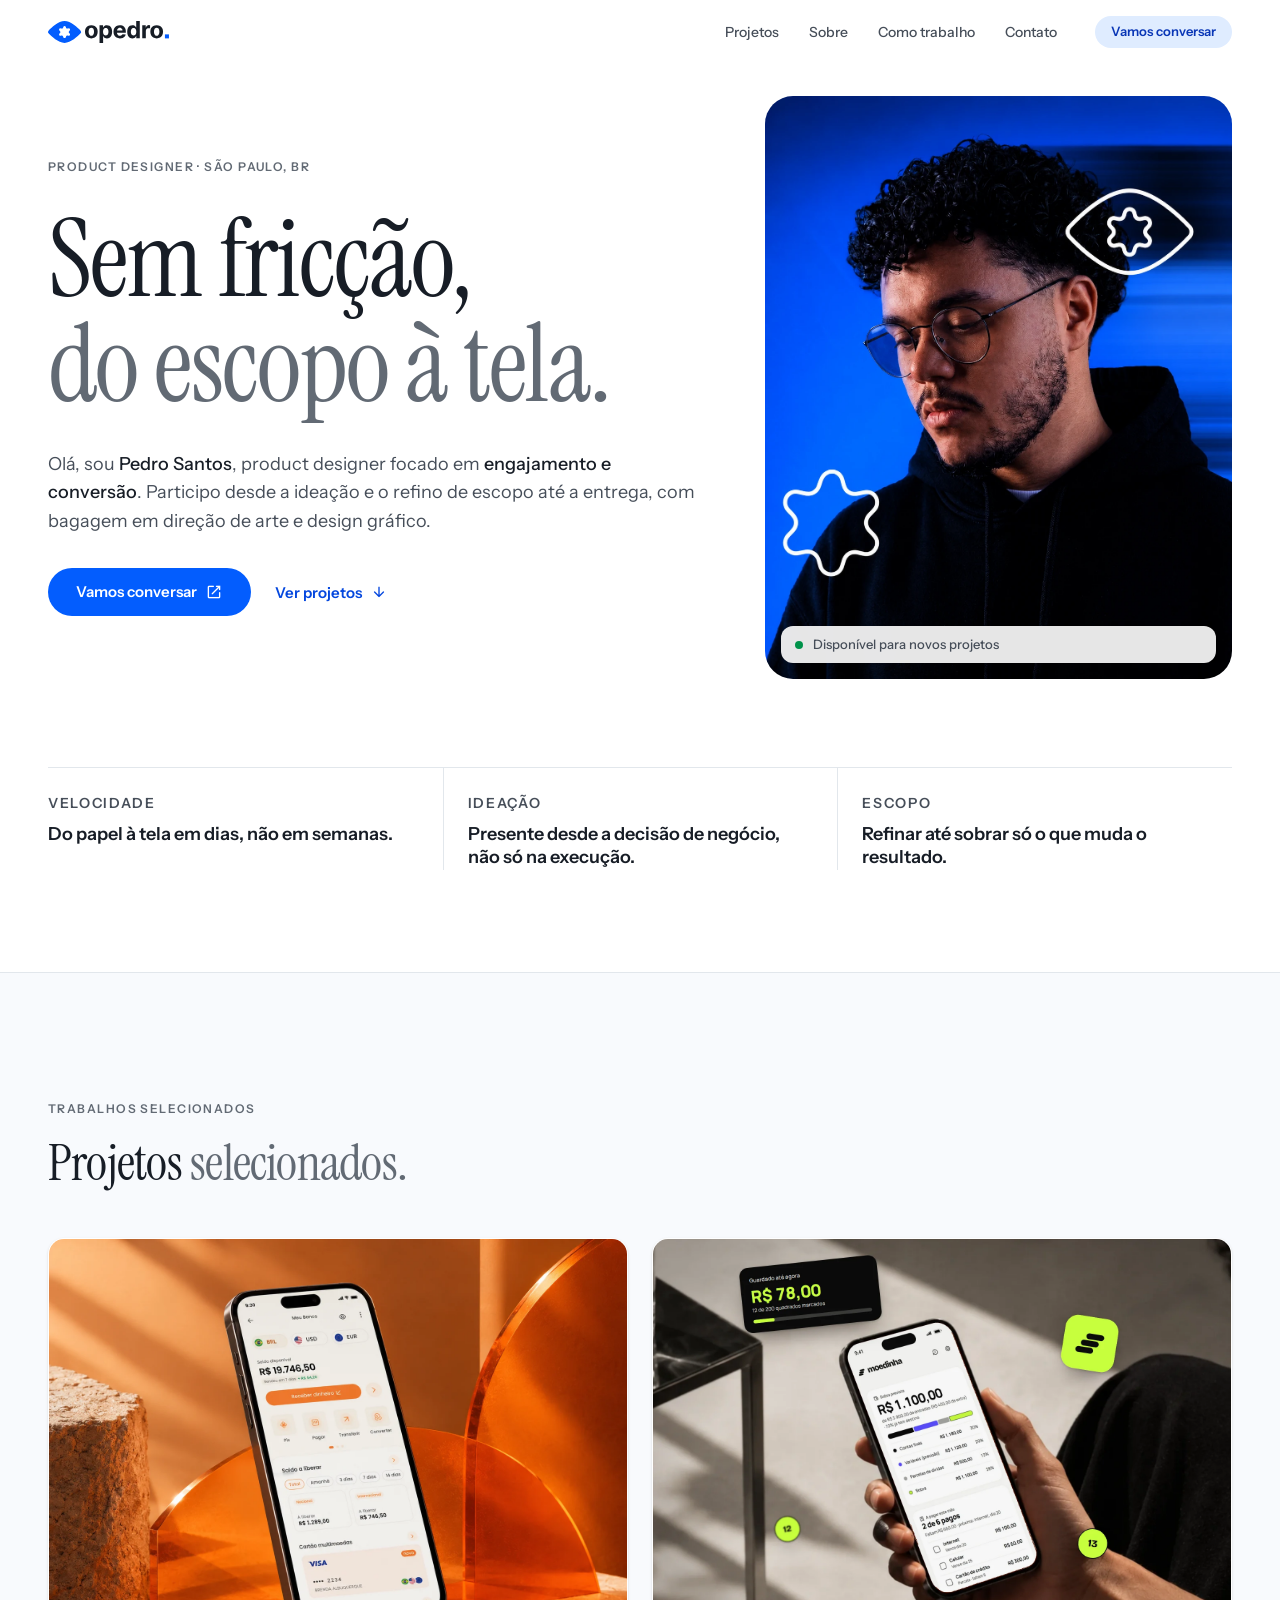
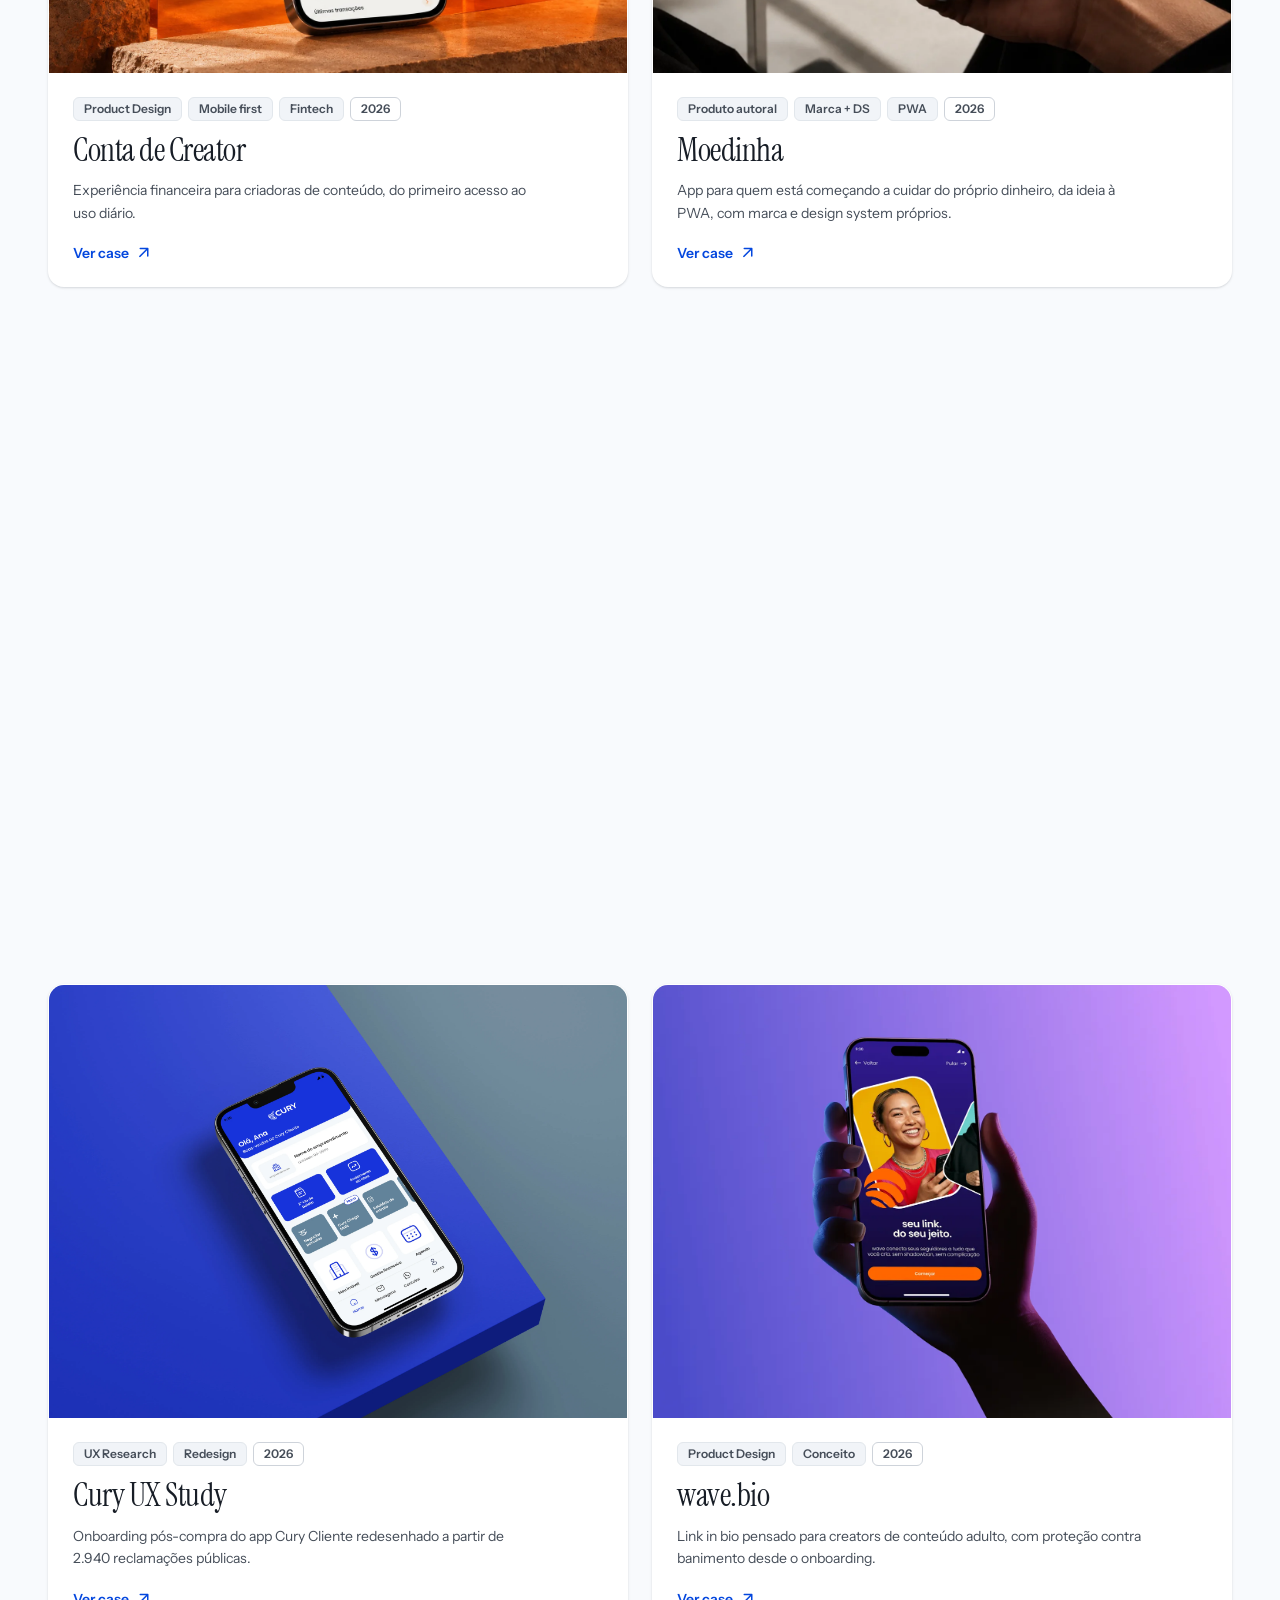
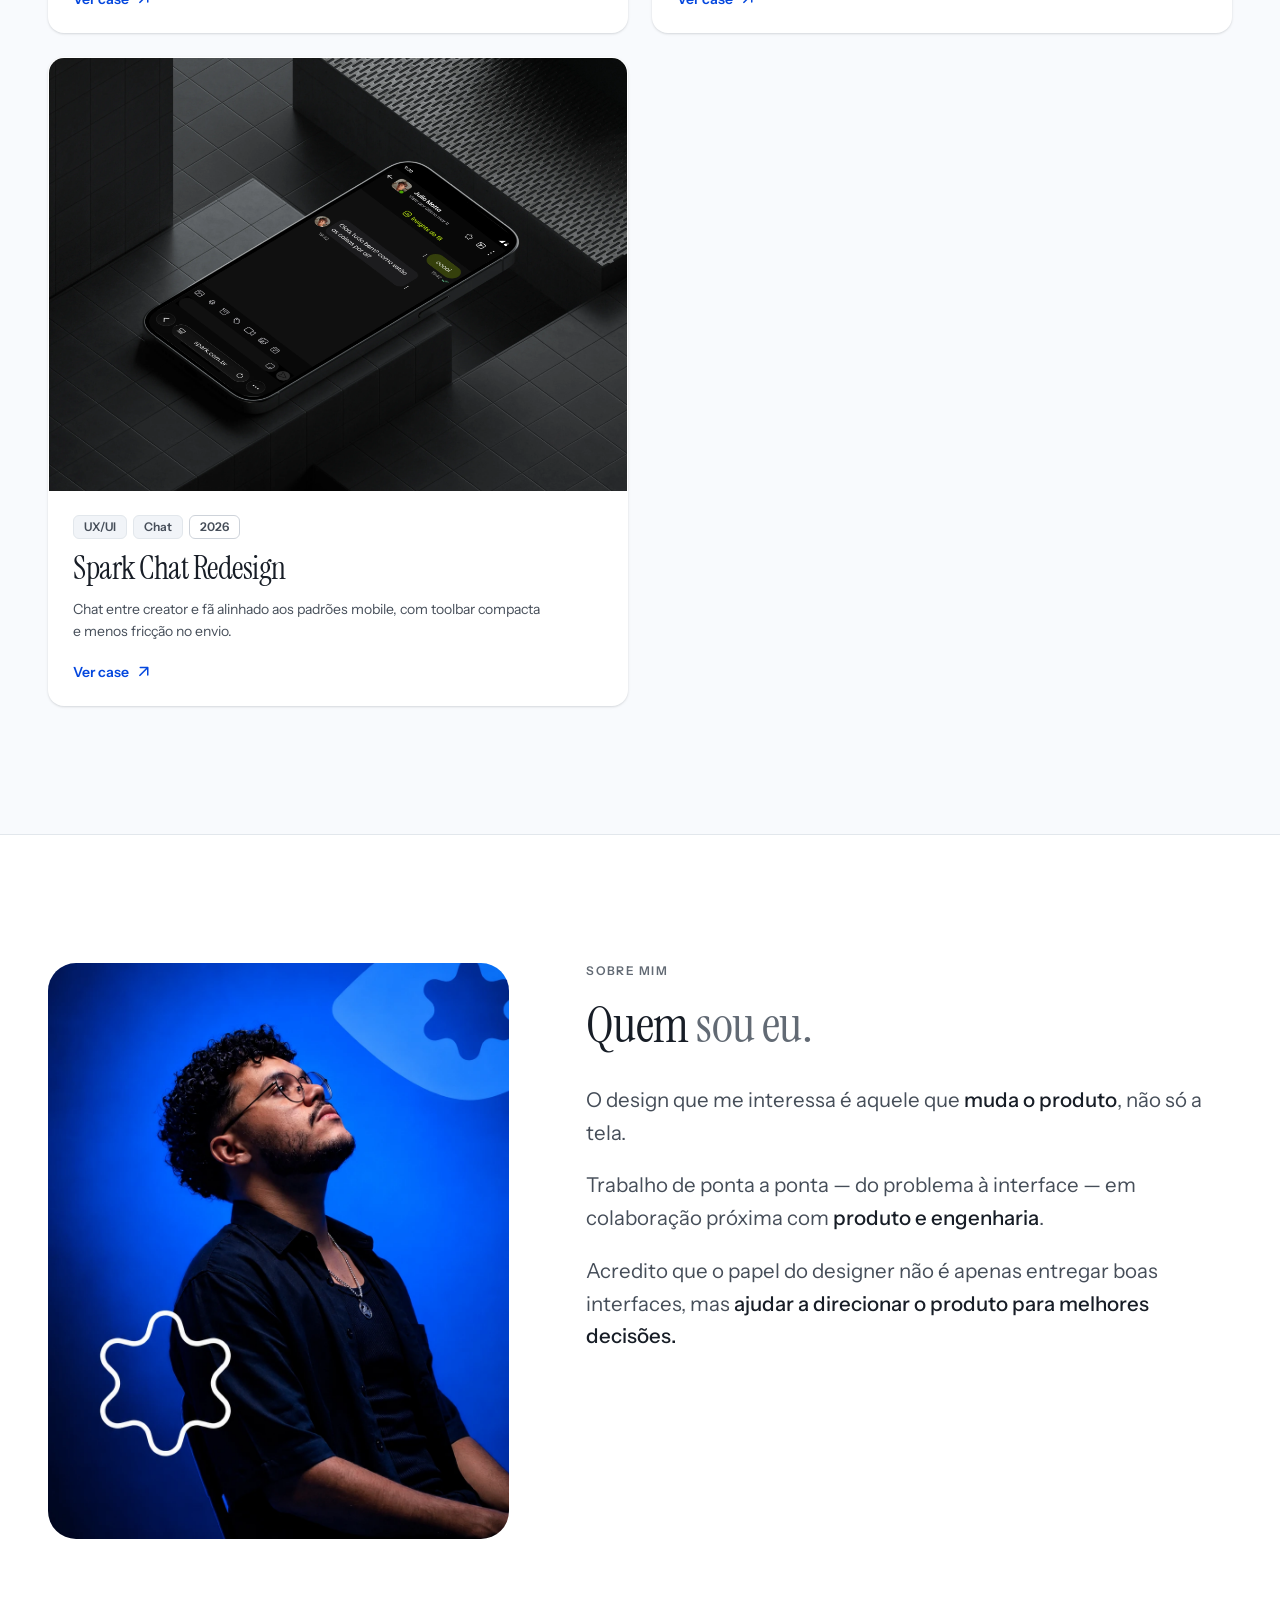
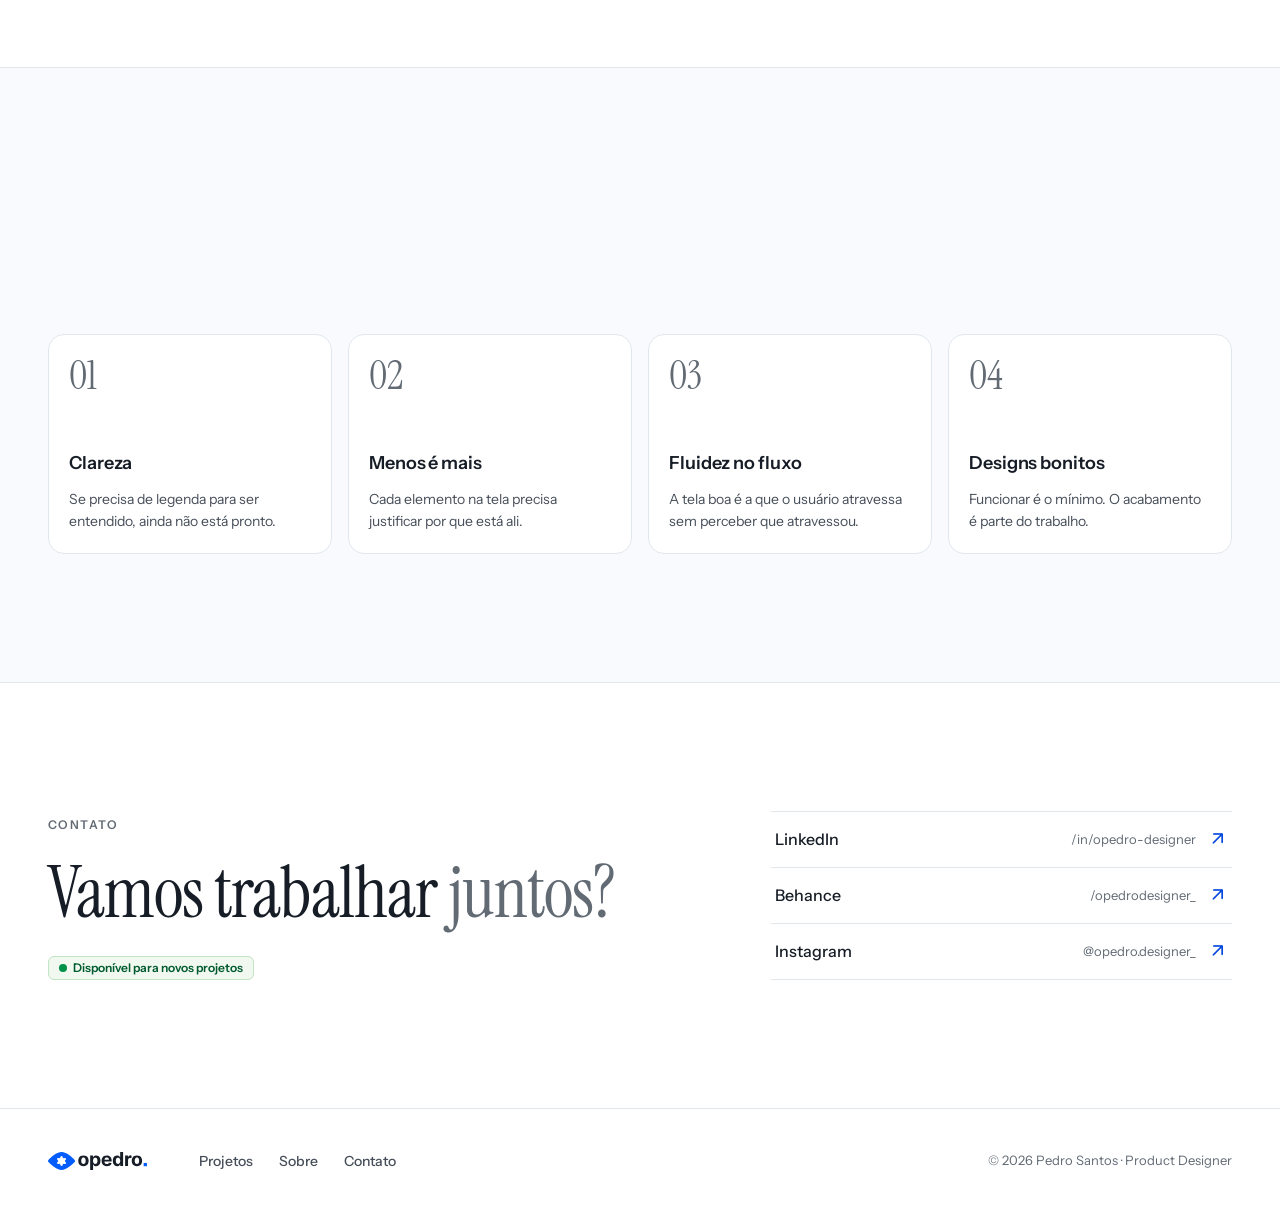
==== commit a9d52644: "Conta de Creator: case aberto, sem senha, e primeiro na lista Antigo Creator Banking. creator-bankin" ====
--- a/index.html
+++ b/index.html
@@ -77,6 +77,15 @@
     </header>
     <div class="work-grid">
       <article class="card card--elevated card--link project reveal">
+        <div class="project__media"><img src="assets/img/creatorbanking-cover.webp" alt="" loading="lazy" width="1448" height="1086"></div>
+        <div class="project__body">
+          <div class="project__tags"><span class="tag tag--draft">Product Design</span><span class="tag tag--draft">Mobile first</span><span class="tag tag--draft">Fintech</span><span class="tag tag--ghost">2026</span></div>
+          <h3 class="project__title"><a href="conta-de-creator.html">Conta de Creator</a></h3>
+          <p class="project__desc">Experiência financeira para criadoras de conteúdo, do primeiro acesso ao uso diário.</p>
+          <span class="project__cta" aria-hidden="true">Ver case <span class="icon">arrow_outward</span></span>
+        </div>
+      </article>
+      <article class="card card--elevated card--link project reveal">
         <div class="project__media"><img src="assets/img/moedinha-cover.webp" alt="" loading="lazy" width="1600" height="1200"></div>
         <div class="project__body">
           <div class="project__tags"><span class="tag tag--draft">Produto autoral</span><span class="tag tag--draft">Marca + DS</span><span class="tag tag--draft">PWA</span><span class="tag tag--ghost">2026</span></div>
@@ -85,15 +94,7 @@
           <span class="project__cta" aria-hidden="true">Ver case <span class="icon">arrow_outward</span></span>
         </div>
       </article>
-      <article class="card card--elevated card--link project reveal">
-        <div class="project__media"><img src="assets/img/creatorbanking-cover.webp" alt="" loading="lazy" width="1448" height="1086"></div>
-        <div class="project__body">
-          <div class="project__tags"><span class="tag tag--draft">Product Design</span><span class="tag tag--draft">Mobile first</span><span class="tag tag--draft"><span class="icon" aria-hidden="true">lock</span>Protegido</span><span class="tag tag--ghost">2026</span></div>
-          <h3 class="project__title"><a href="creator-banking.html">Creator Banking</a></h3>
-          <p class="project__desc">Experiência financeira para criadoras de conteúdo, do primeiro acesso ao uso diário.</p>
-          <span class="project__cta" aria-hidden="true">Ver case <span class="icon">arrow_outward</span></span>
-        </div>
-      </article>
+      
       <article class="card card--elevated card--link project reveal">
         <div class="project__media"><img src="assets/img/designsystem-cover.webp" alt="" loading="lazy" width="1600" height="1200"></div>
         <div class="project__body">
